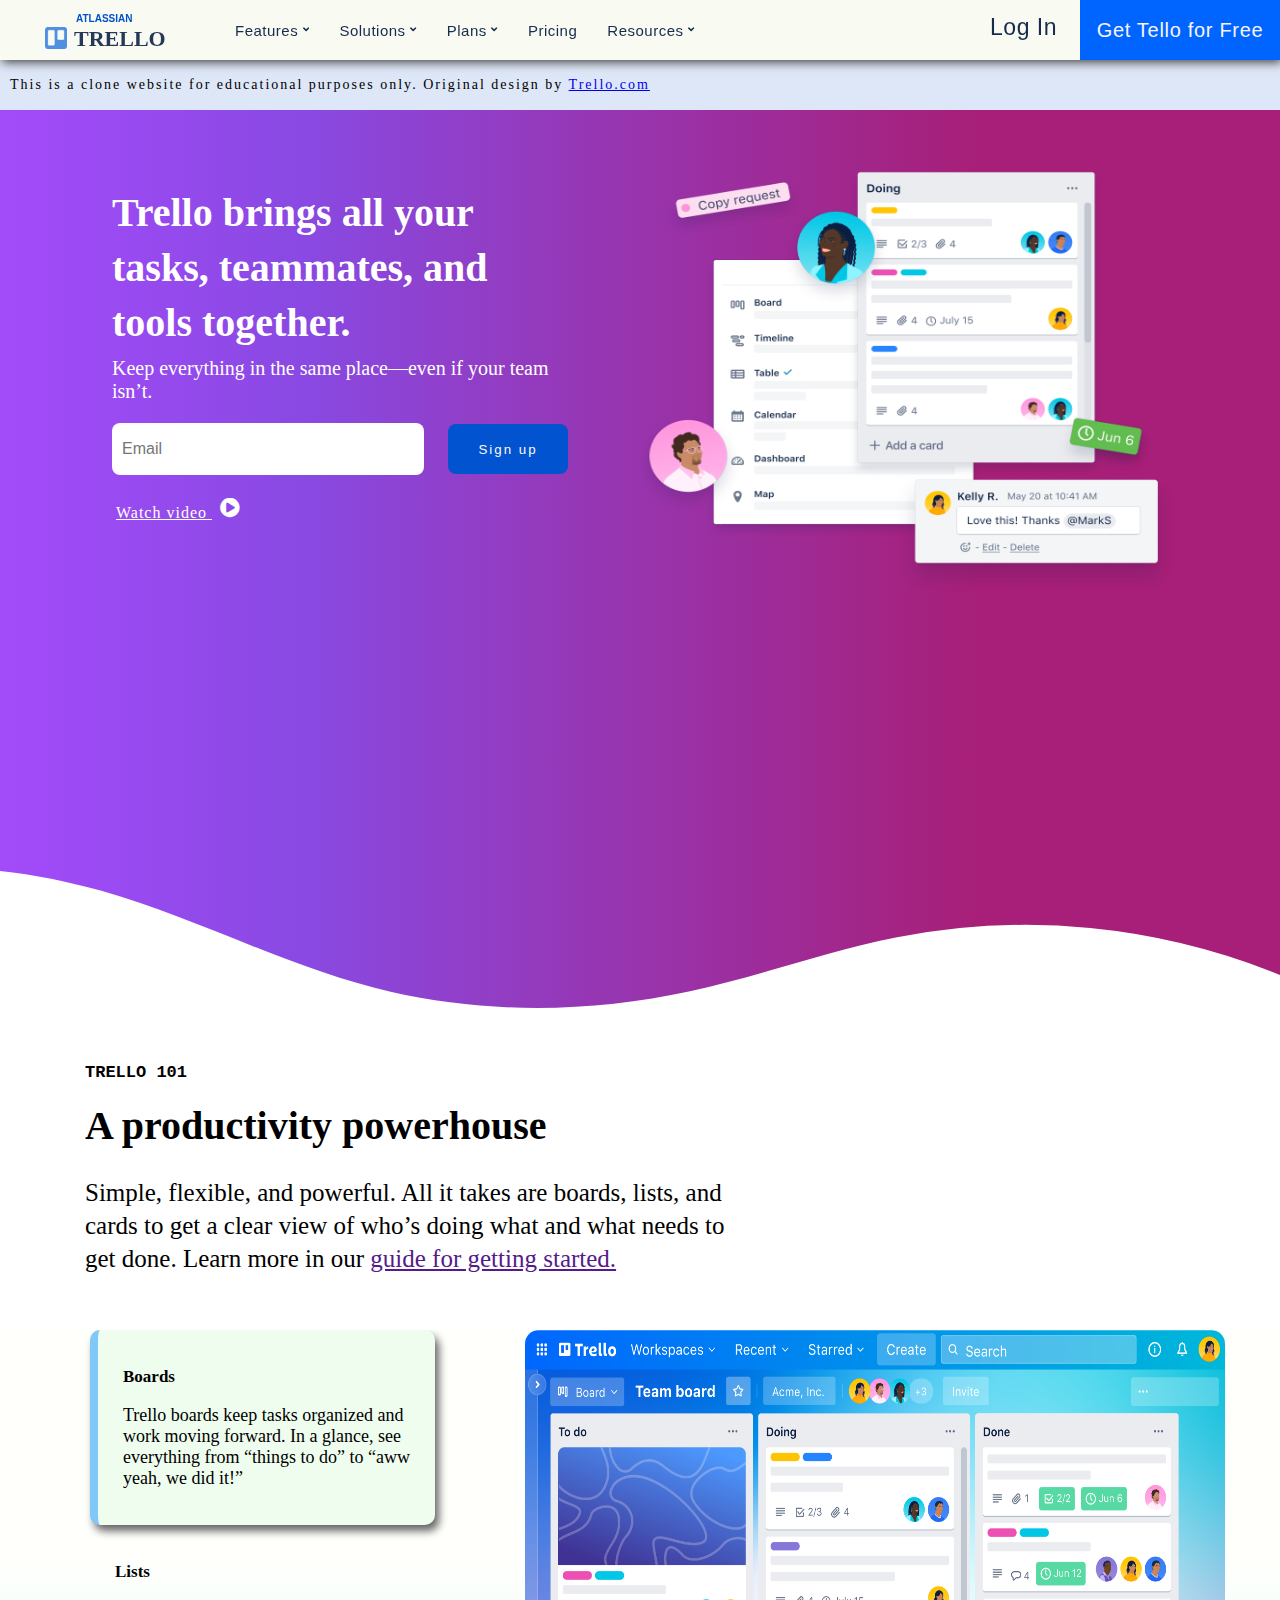
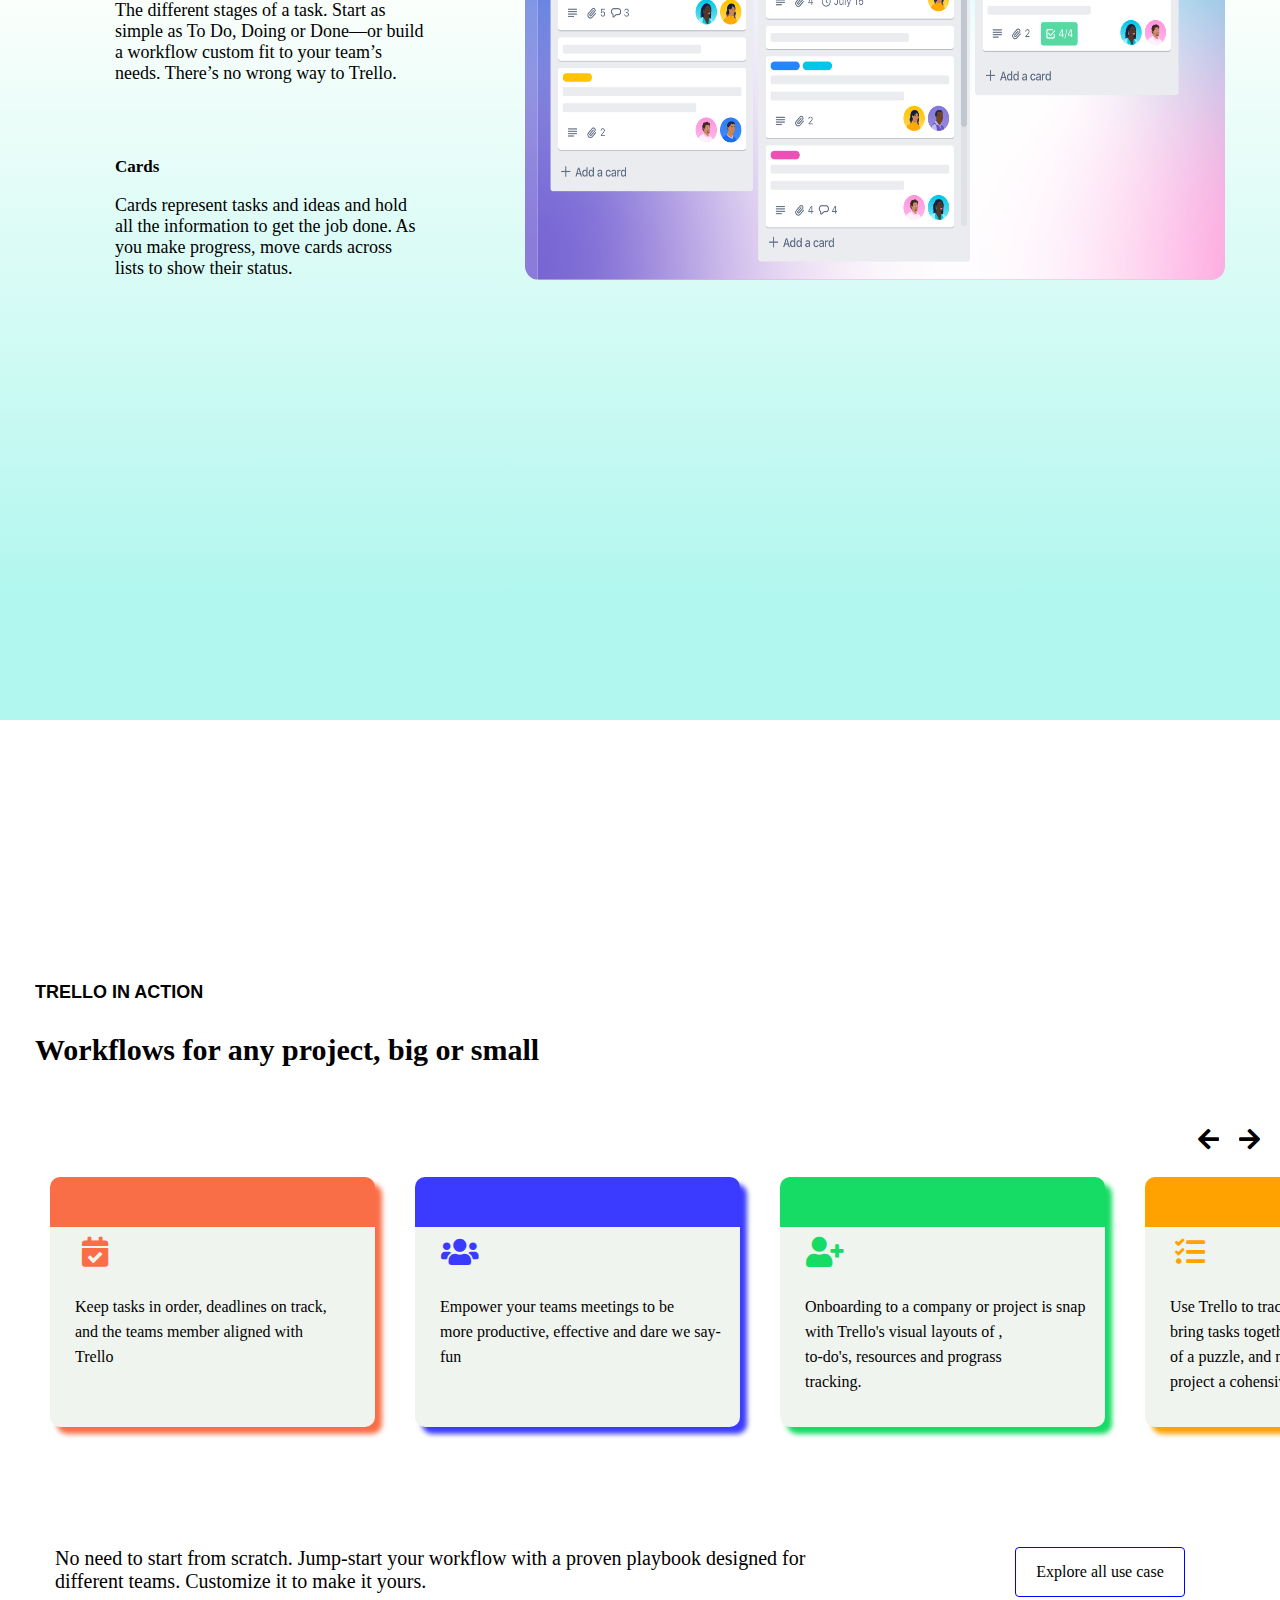
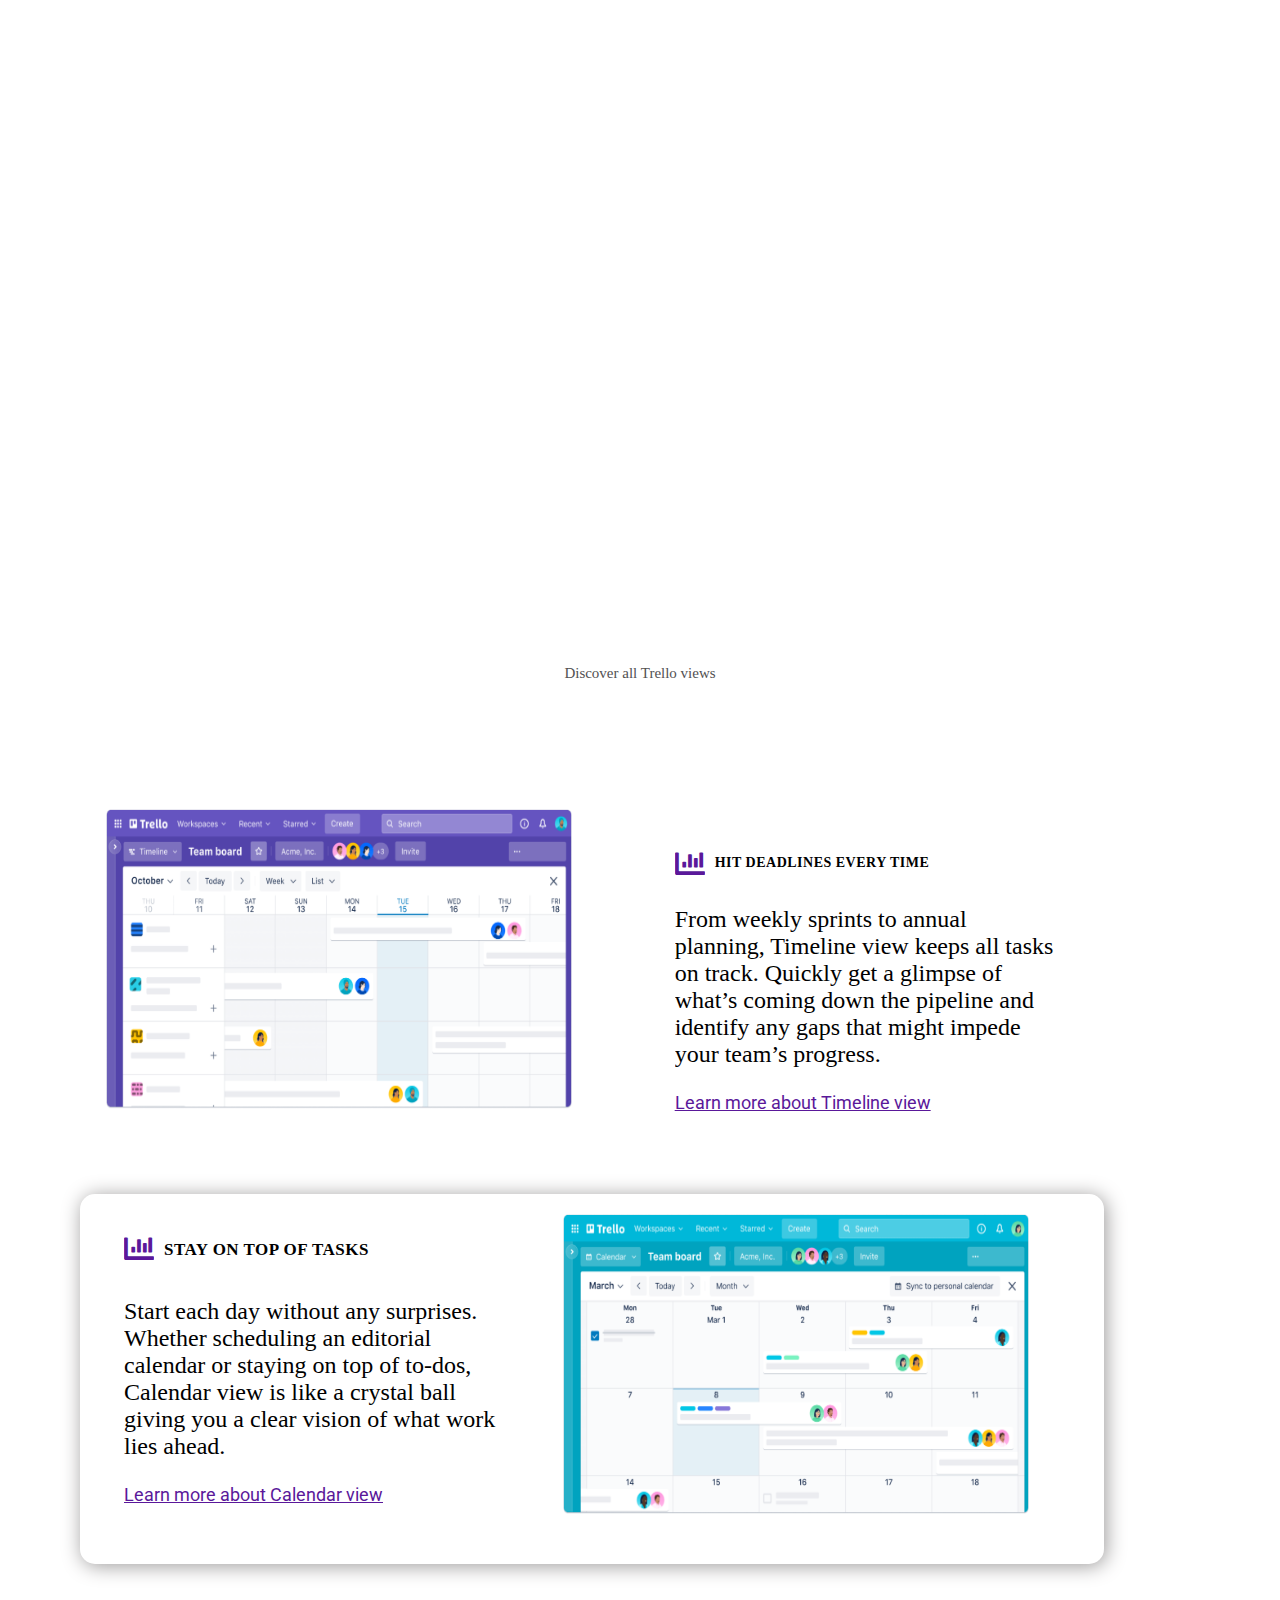
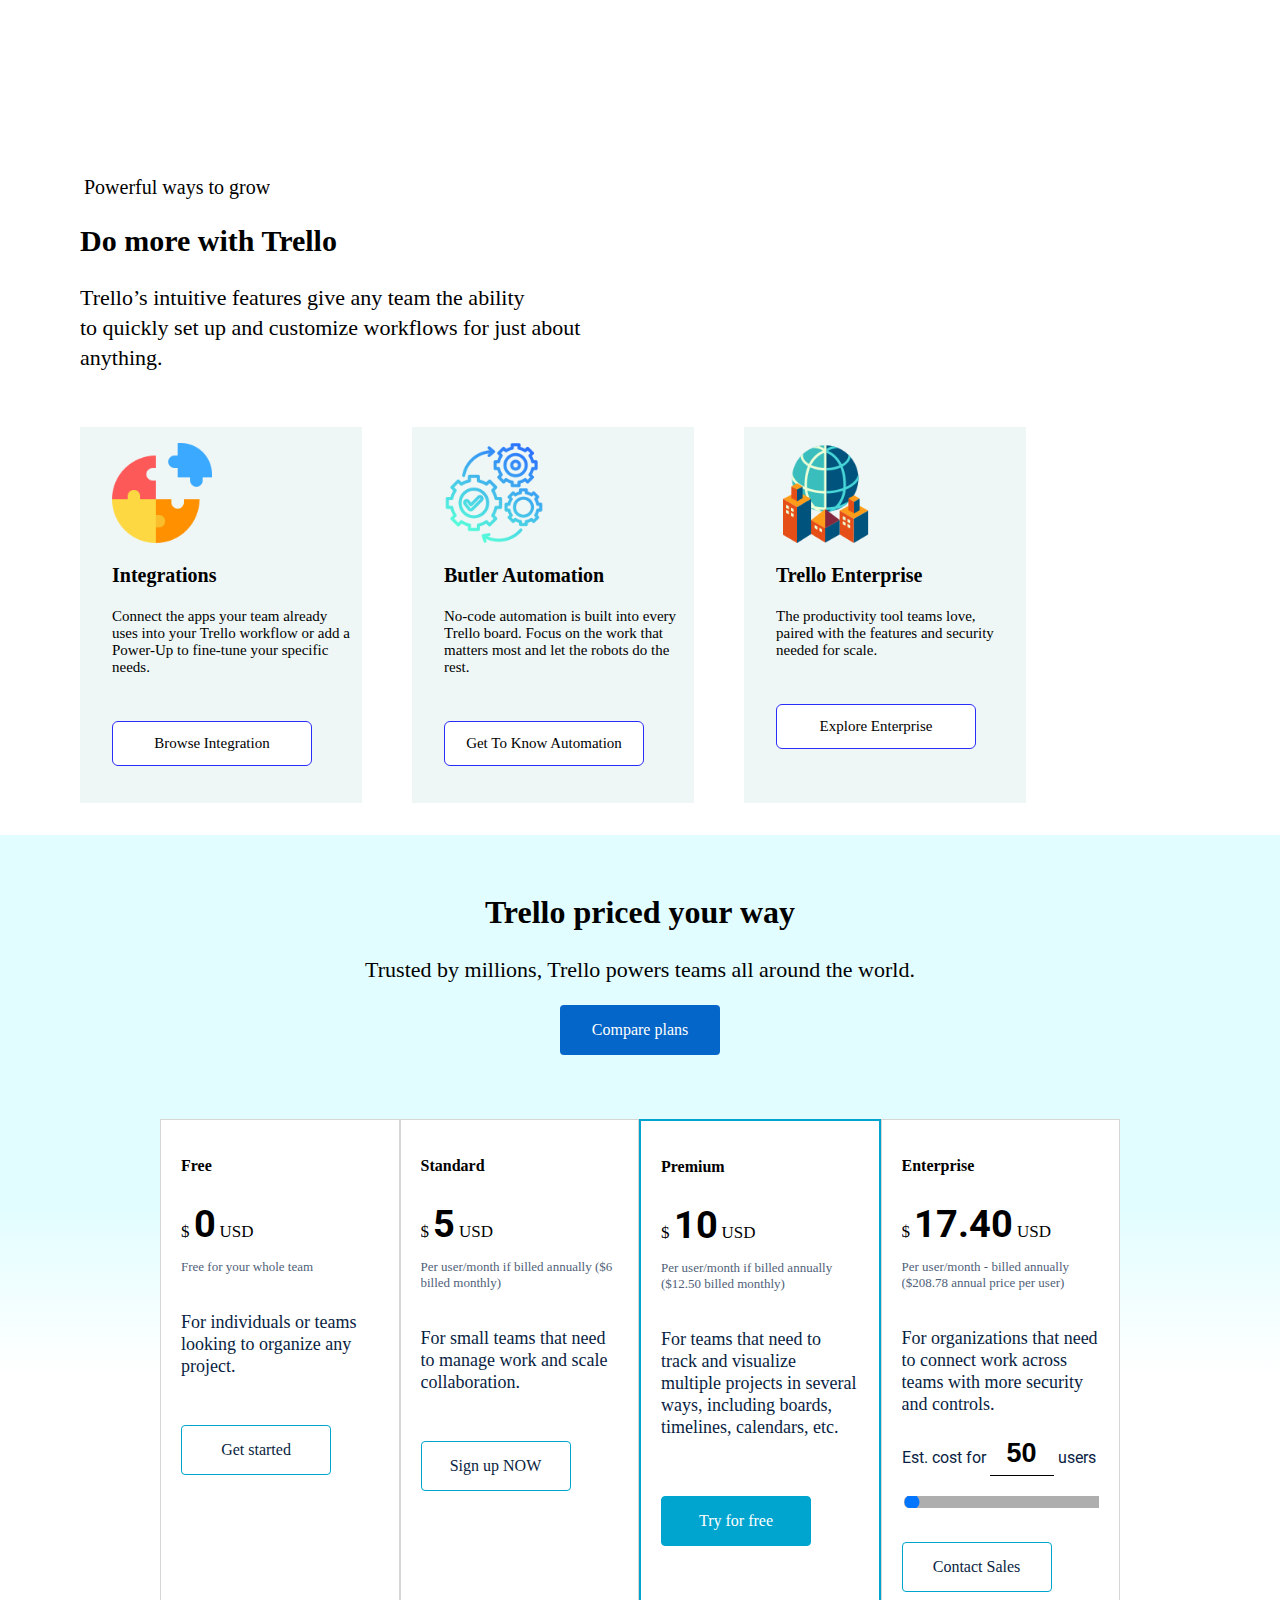
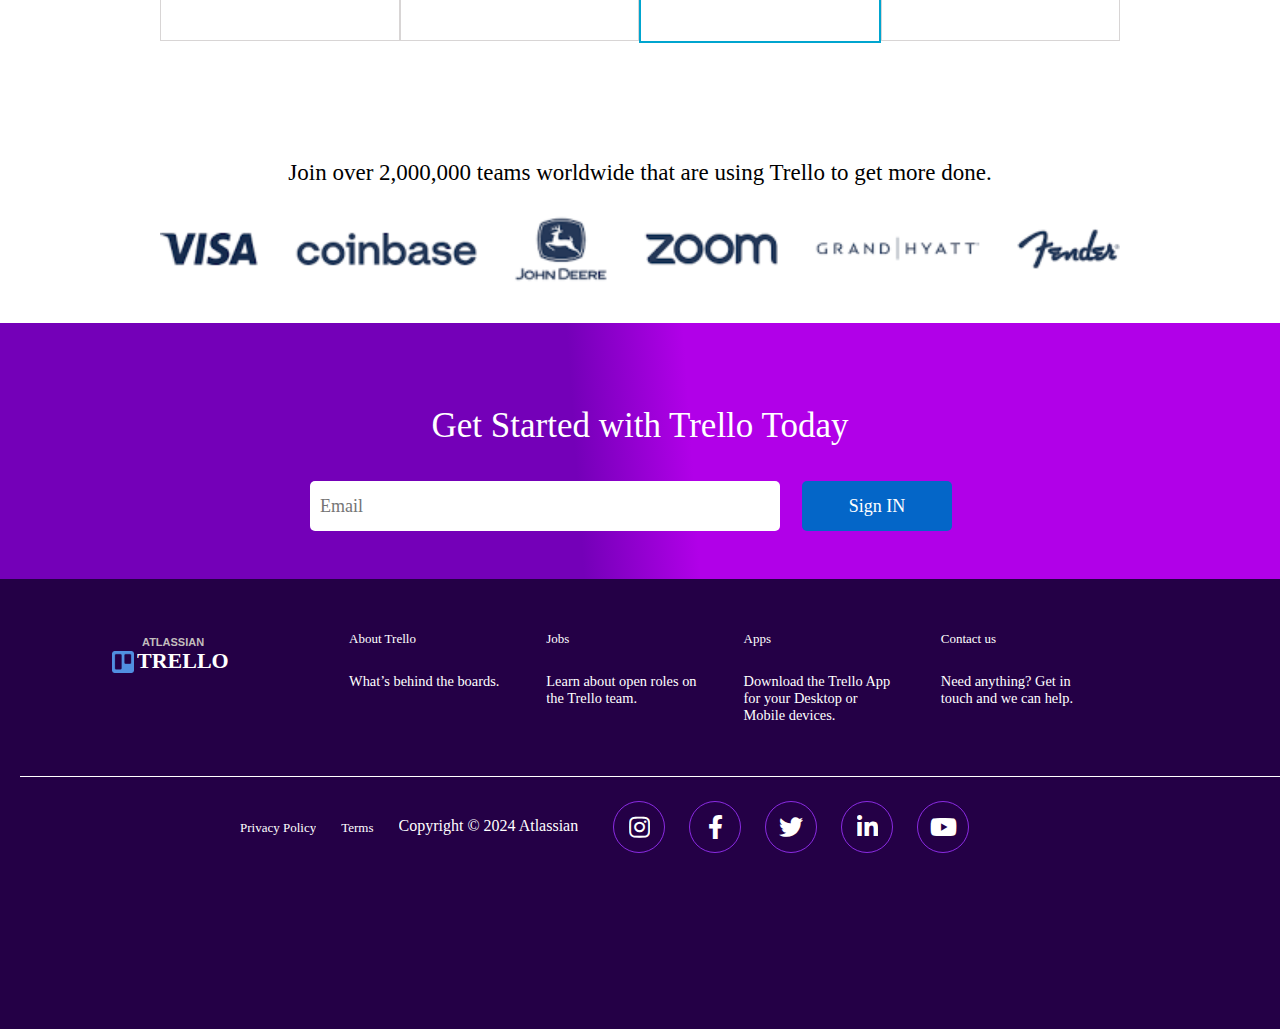
==== index.html @ 9a96faf7 "Update and rename index-clone.html to index.html" ====
<!DOCTYPE html>
<html lang="en">
<head>
    <meta charset="UTF-8">
    <meta name="viewport" content="width=device-width, initial-scale=1.0">
    <title>Trello Clone </title>
    <link rel="Icon" href="images/trello-logo.png">
    <link rel="stylesheet" href="style.css">
    <link rel="stylesheet" href="https://cdnjs.cloudflare.com/ajax/libs/font-awesome/5.15.3/css/all.min.css">
    <link href="https://fonts.googleapis.com/css2?family=Roboto:wght@400;500;700&display=swap" rel="stylesheet">
</head>

<body>
    
    <!--first header -->

 <header>

    <div class="icon-header">
        <div class="icon" id="all-icon">
          <img src="images/trello-logo.png" alt="trelo-icon"> 
           <a href="index.html">ATLASSIAN</a>
          <a href="index.html">TRELLO</a>
        </div>

        <div class="list-items">
            <a href="" id="feature">Features <i class="fas fa-angle-down search-icon"></i></a>
            <a href="" id="Solutions">Solutions <i class="fas fa-angle-down search-icon"></i></a>
            <a href="" id="plans">Plans <i class="fas fa-angle-down search-icon"></i></a>
            <a href="" target="_blank">Pricing</a>
            <a href="" id="resources">Resources <i class="fas fa-angle-down search-icon"></i></a>
        </div>


        <div class="lists-login">
            <a href="login.html">Log In</a>
            <button><a href="login.html">Get Tello for Free</a></button>
        </div>
        

    </div>


    <div class="scroll-container">
        <div class="scroll-text">
            This is a clone website for educational purposes only.
             Original design by <a href="https://trello.com/">Trello.com</a> 
        </div>
    </div>
    

</header> 

<div class="hamburger">
    <i id="menu-btn" class="fas fa-bars"></i>
    <i id="cancel-btn" class="fas fa-times"></i>
</div>


<section class="first-header-page">
    <div class="header-page">

       <div class="content-1">

          <h1>Trello brings all your <br> tasks, teammates, and <br>tools together. </h1>
          <p>Keep everything in the same place—even if your team <br> isn’t.</p>
          <input placeholder="Email" type="email"> <button type="submit">Sign up</button>

          <a href=""> Watch video  <i class="fas fa-play-circle"></i> </a>

       </div>

        <div class="header-image">
           <img src="images/Trello.first-page.png" alt="">
        </div>
  
    </div>
    <div class="custom-shape">
        <svg data-name="Layer 1" xmlns="http://www.w3.org/2000/svg" 
           viewBox="0 0 1200 120" preserveAspectRatio="none">
            <path d="M321.39,56.44c58-10.79,114.16-30.13,
            172-41.86,82.39-16.72,168.19-17.73,250.45-.39C823.78,31,
            906.67,72,985.66,92.83c70.05,18.48,146.53,26.09,214.34,
            3V0H0V27.35A600.21,600.21,0,0,0,321.39,56.44Z" 
            class="shape-fill"></path>
        </svg>
    </div>
</section>


<section class="second-header-page">

    <div class="top-header">
        <h4>TRELLO 101</h4>
        <h1> A productivity powerhouse </h1>
        <p> Simple, flexible, and powerful. All it takes are boards, 
            lists, and <br> cards to get a clear view of who’s doing what 
            and what needs to <br> get done. Learn more in our <a href="">guide for getting started.</a> </p>
    </div>

 <div class="all-content">

    <div class="down-header">

        <div class="lists active"  data-image="image1">
            <h3>Boards</h3>
            <p>Trello boards keep tasks organized and
                 work moving forward. In a glance, see everything 
                 from “things to do” to “aww yeah, we did it!”</p>     
        </div>

        <div class="lists"  data-image="image2">
            <h3>Lists</h3>
            <p>The different stages of a task. Start as simple as 
                To Do, Doing or Done—or build a workflow custom 
                fit to your team’s needs. There’s no wrong way to Trello.</p>     
        </div>

        <div class="lists"  data-image="image3">
            <h3>Cards</h3>
            <p>Cards represent tasks and ideas and hold all the 
                information to get the job done. As you make 
                progress, move cards across lists to show their status.</p>     
        </div>

    </div>

    <div class="side-slide-images">
        <img id="image1" src="images/trello-board-slide-1.webp" alt="" class="active">
        <img id="image2" src="images/trello-board-slide-2.webp" alt="">
        <img id="image3" src="images/trello-board-slide-3.webp" alt="">
    </div>

</div>
</section>

<section class="third-header-page">

    <div class="top-header">
        <h4> TRELLO IN ACTION </h4>
        <p> Workflows for any project, big or small </p>
    </div>

    <div class="arrow-th" style="font-size: 24px;">
        <i id="left-arrow" class="fas fa-arrow-left"></i> <!-- Left Arrow -->
        <i id="right-arrow" class="fas fa-arrow-right"></i> <!-- Right Arrow -->
    </div>

 
    <div class="overflow-contents">
        
        <div class="contents">

            <i class="fas fa-calendar-check"></i>
            <h2>Project management</h2>
            <p> Keep tasks in order, deadlines on track, <br> 
                and the teams member aligned with <br> Trello
            </p>

        </div>

        <div class="contents">

            <i class="fas fa-users"></i>
            <h2>Meetings</h2>
            <p> Empower your teams meetings to be <br> 
                more productive, effective and dare we say-fun
            </p>

        </div>

        <div class="contents">

            <i class="fas fa-user-plus"></i>
            <h2>Onboarding</h2>
            <p> Onboarding to a company or  project is snap with Trello's visual  
                layouts of ,<br> to-do's, resources and  prograss  <br>tracking.
            </p>

        </div>

        <div class="contents">

            <i class="fas fa-tasks"></i>
            <h2>Task management</h2>
            <p> Use Trello to track, manage, complete, and bring tasks 
                together like the pieces <br> of a puzzle, and make your 
                team's <br>project a cohensive success every time .
            </p>

        </div>

        <div class="contents">

            <i class="fas fa-lightbulb"></i>
            <h2>Brainstorming</h2>
            <p> Unleash your team creativity and  <br> 
                keep ideas visible, collaborative and 
                actionable.
            </p>

        </div>

        <div class="contents">

            <i class="fas fa-boxes"></i>
            <h2>Resources Hub</h2>
            <p> Save time with a well-designed hub 
                that helps teams find information 
                easily and quickly.
            </p>

        </div>
    
    </div>
 
    <div class="information">

        <div class="div-1">
         <p>No need to start from scratch. Jump-start your 
            workflow with a proven playbook designed for different 
            teams. Customize it to make it yours.</p>
        </div>

         <div class="div-2">
            <button> Explore all use case </button>
        </div>

    </div>

</section>

<section class="fourth-page">
    
    <div class="sec-1">
        <h1>See work in a whole new way</h1>
        <p>View your team’s projects from every angle and bring a fresh perspective to <br> 
            the task at hand.</p>
        <button> Discover all Trello views</button>
    </div>

    <div class="first-double-con">
       
          <div class="con-image">
            <img src="images/trello-4pg-1st.webp" alt="trello">
          </div>

    <div class="con-side">

        <div>
            <i class="fas fa-chart-bar"></i> <h2> HIT DEADLINES EVERY TIME</h2>
        </div>

            <p>From weekly sprints to annual planning,
                 Timeline view keeps all tasks on track. Quickly get a glimpse of what’s 
                 coming down the pipeline and identify any gaps that might impede your team’s progress.</p>

                 <a href=""> Learn more about Timeline view  </a>

          </div>

    </div>

    <div class="second-double-con">

        <div class="con-side">

            <div>
                <i class="fas fa-chart-bar"></i> <h2> STAY ON TOP OF TASKS</h2>
            </div>

            <p>
                Start each day without any surprises. Whether scheduling an
                editorial calendar or staying on top of to-dos, Calendar view is 
               like a crystal ball giving you a clear vision of what work lies ahead. 
            </p>

               <a href=""> Learn more about Calendar view </a>

        </div>

       <div class="con-image">
            <img src="images/trello-4pg-2st.webp" alt="">
       </div>

    </div>

</section>
    

<div class="seperate-dd"></div>


<section class="fifth-page">

    <div class="title">

            <h6>Powerful ways to grow</h6>
            <h2>Do more with Trello</h2>

        <p>Trello’s intuitive features give any team 
            the ability <br> to quickly set up and customize workflows for just about <br> anything.</p>
    </div>


    <div class="containers">

        <div class="box">
            <img src="images/fifth-pg-slide1-img.png" alt="pg">
            <h2> Integrations </h2>
            <p> Connect the apps your team already uses into your 
                Trello workflow or add a Power-Up to fine-tune your specific needs.</p>
                <button> Browse Integration</button>
        </div>


        <div class="box">
            <img src="images/fifth-pg-slide2-img.png" alt="pg">
            <h2> Butler Automation </h2>
            <p> No-code automation is built into every Trello board.
                Focus on the work that matters most and let the robots do the rest.</p>
                <button> Get To Know Automation </button>
        </div>

        <div class="box">
            <img src="images/fifth-pg-slide3-img.png" alt="pg">
            <h2> Trello Enterprise </h2>
            <p> The productivity tool teams love, paired with the 
                features and security needed for scale.</p>
                <button> Explore Enterprise</button>
        </div>

    </div>

</section>


<section class="sixth-page">

     <div class="title">
         <h2> Trello priced your way </h2>
         <p> Trusted by millions, Trello powers teams all around the world. </p>
         <button> Compare plans</button>
     </div>
 

     <div class="prices">
        
         <div class="prices-box">
            <h5> Free </h5>

            <div class="amount">
                <span class="currency">$</span>
                <span class="value">0</span>
                <span class="currency">USD</span>
              </div>

            <p class="per"> Free for your whole team </p>

            <div class="text">
                <p> For individuals or teams looking to organize any project.</p>
            </div>

            <button> Get started </button>        

         </div>


         <div class="prices-box">
            <h5> Standard</h5>

            <div class="amount">
                <span class="currency">$</span>
                <span class="value">5</span>
                <span class="currency">USD</span>
              </div>

            <p class="per"> Per user/month if billed annually ($6 billed monthly) </p>

            <div class="text">
                <p> For small teams that need to manage work and scale collaboration.</p>
            </div>

            <button> Sign  up NOW </button>          

         </div>

         <div class="prices-box">
            <h5> Premium </h5>

            <div class="amount">
                <span class="currency">$</span>
                <span class="value">10</span>
                <span class="currency">USD</span>
              </div>

            <p class="per"> Per user/month if billed annually ($12.50 billed monthly) </p>

            <div class="text">
                <p> For teams that need to track and 
                    visualize multiple projects in several ways, including boards, 
                    timelines, calendars, etc.</p>
            </div>

            <button> Try for free </button>           

         </div>


         <div class="prices-box">
            <h5> Enterprise </h5>

            <div class="amount">
                <span class="currency">$</span>
                <span class="value-4">17.50</span>
                <span class="currency">USD</span>
              </div>

            <p class="per"> Per user/month - billed annually ($<span class="annual-price">210.00</span> annual price per user) </p>

            <div class="text">

                <p> For organizations that need to connect work across teams with more 
                    security and controls.</p>
                    <span> Est. cost for </span> 

                <input type="text" value="50" min="50" max="5000" aria-label="Users" class="inp-1">
               <span> users </span>

               <input type="range" value="50" min="50" max="5000" aria-label="Users" class="inp-2">
               
            </div>

            <button> Contact Sales </button>    

         </div>

     </div>

</section>


<section class="semi-footer">

    <p>Join over 2,000,000 teams worldwide that are using Trello to get more done.</p>
    <img src="images/semi-footer.png" alt="">

</section>

<section class="get-started">

    <p> Get Started with Trello Today</p>
    
     <div>
        <input type="email" placeholder="Email">
        <button type="submit"> Sign IN </button>
     </div> 

</section>


<section class="footer">

    <div class="ft-content">

        <div class="icon">
            <img src="images/trello-logo.png" alt="trelo-icon"> 
             <p>ATLASSIAN</p>
            <p>TRELLO</p>
          </div>
          
          <div class="list-items">

            <li>
                 <a href="">About Trello</a>
                 <a href="">What’s behind the boards.</a>
            </li>

             <li>
                <a href="">Jobs</a>
                <a href="">Learn about open roles on the Trello team.</a>
            </li>

            <li>
                <a href="">Apps</a>
                <a href="">Download the Trello App for your Desktop or Mobile devices.</a>
            </li>

            <li>
                <a href="">Contact us</a>
                <a href="">Need anything? Get in touch and we can help.</a>
            </li>

        </div>

    </div>

    <div class="line"></div>

   <div class="bottom">

      <a href="">Privacy Policy</a>
      <a href="">Terms</a>
      <p>Copyright © 2024 Atlassian</p>


      <div class="social-icons">
        <a href="https://www.instagram.com/trelloapp/" title="Instagram" target="_blank">
            <i class="fab fa-instagram"></i></a>
        <a href="https://www.facebook.com/trelloapp/" target="_blank"><i class="fab fa-facebook-f"></i></a>
        <a href="https://twitter.com/trello" target="_blank"><i class="fab fa-twitter"></i></a>
        <a href="https://www.linkedin.com/company/trello/" target="_blank"><i class="fab fa-linkedin-in"></i></a>
        <a href="https://www.youtube.com/channel/UCRcOkXoOrU6sN1yCz20VmQw" target="_blank"><i class="fab fa-youtube"></i></a>
    </div>

   </div>

</section>


<section id="click-feature" class="list-clickable">

    <p class="back" id="back-cancel-btn"> <i class="fas fa-chevron-left"></i> Back </p>

    <div  class="features">
 

        <div class="tables">

            <h1 class="features-title">
                Explore the features that help your team succeed
               </h1>

            <div class="table-icon">
                <a href="features.html">
                    <i class="fas fa-eye"></i> Views</a>
                <p>View your team’s projects from every angle.</p>
            </div>

            <div class="table-icon">
                <a href="features.html">
                    <i class="fas fa-robot"></i> Automation</a>
                <p>Automate tasks and workflows with Butler automation.</p>
            </div>

            <div class="table-icon">
                <a href="features.html">
                    <i class="fas fa-bolt"></i> Power-Ups</a>
                <p>Power up your teams by linking their favorite tools with Trello plugins.</p>
            </div>

            <div class="table-icon">
                <a><i class="fas fa-file-alt"></i> Templates</a>
                <p>Give your team a blueprint for success with 
                    easy-to-use templates  </p>
            </div>

            <div class="table-icon">
                <a><i class="fas fa-plug"></i> Integrations</a>
                <p>Find the apps your team is already using or 
                discover new ways to get work done in Trello.</p>
            </div>

        </div>

        <div class="side-table">
            <h3 class="side-title">Meet Trello</h3>
            <p>Trello makes it easy for your team to get work done. No matter the project, workflow, 
             or type of team, Trello can help keep things organized.
             It’s simple – sign-up, create a board, and you’re off! Productivity awaits.</p>
             <button>Check out Trello</button>
        </div>

   </div>
</section>

<section id="solutions-header" class="sol-click">

    <p class="back" id="back-cancel-btn-solution"> <i class="fas fa-chevron-left"></i> Back </p>

  <div class="solution">

    <div class="head-title"> <h1>Take a page out of these pre-built Trello playbooks designed for all teams</h1></div>

    <div class="table">

      <div class="sol-content">
        <h4><i class="fas fa-bullhorn"></i> Marketing teams</h4>
        <a href="solution.html">Whether launching a new product, campaign, or creating content, 
            Trello helps marketing teams succeed.</a>
      </div>

      <div class="sol-content">
        <h4><i class="fas fa-tasks"></i>  Product management</h4>
        <a href="solution.html">Use Trello’s management boards and roadmap features 
            to simplify complex projects and processes.</a>
      </div>

      <div class="sol-content">
        <h4><i class="fas fa-cogs"></i>  Engineering teams</h4>
        <a href="solution.html">Ship more code, faster, and give your developers 
            the freedom to be more agile with Trello.</a>
      </div>

      <div class="sol-content">
        <h4><i class="fas fa-paint-brush"></i>  Design teams</h4>
        <a href="solution.html">Empower your design teams by using Trello to streamline
             creative requests and promote more fluid cross-team collaboration.</a>
      </div>

      <div class="sol-content">
        <h4><i class="fas fa-rocket"></i>  Startups</h4>
        <a href="solution.html">From hitting revenue goals to managing workflows, 
            small businesses thrive with Trello.</a>
      </div>

      <div class="sol-content">
        <h4><i class="fas fa-users"></i>  Remote teams</h4>
        <a href="index-CL-solution-pg.html">Keep your remote team connected and motivated, 
            no matter where they’re located around the world.</a>
      </div>

      <a href=""> See All Teams <i class="fas fa-arrow-right"></i></a>

    </div>

  </div>

  <div class="sol-side-content">
    <h1 class="title">Our product in action</h1>

    <div class="side-notes">
        <h4>Use case: Task management</h4>
        <p>Track progress of tasks in one convenient place with 
            a visual layout that adds ‘ta-da’ to your to-do’s.
        </p>
    </div>

    <div class="side-notes">
        <h4>Use case: Resource hub</h4>
        <p>Save hours when you give teams a well-designed
             hub to find information easily and quickly.
        </p>
    </div>

    <div class="side-notes">
        <h4>Use case: Project management</h4>
        <p>Keep projects organized, deadlines on track,
             and teammates aligned with Trello.
        </p>
    </div>
    
 </div>
</section>

<section id="plans-header" class="plans">

    <p class="back" id="back-cancel-btn-plans"> <i class="fas fa-chevron-left"></i> Back </p>

<div class="plans-header">

  <div class="table">


        <div class="plans-content">
            <a href="plans.html"> <i class="fas fa-gem"></i> Standard</a>
            <p>For teams that need to manage more work and scale collaboration.</p>
        </div>


        <div class="plans-content">
            <a href="plans.html"> <i class="fas fa-star"></i> Premium</a>
            <p>Best for teams up to 100 that need to track 
                multiple projects and visualize work in a variety of ways.</p>
        </div>

        <div class="plans-content">
            <a href="plans.html"> <i class="fas fa-building"></i> Enterprise</a>
            <p>Everything your enterprise teams and admins need to manage projects.</p>
        </div>


    </div> 

    <div class="plans-content-4">
        <h4> <i class="fas fa-gift"></i> Free plan</h4>
        <p>For individuals or small teams looking to keep work organized.</p>
    </div>

     <a href="trello.com"> <button> Take a Tour of Trello </button>  </a> 

 </div>

     <div class="plans-side-content">
         <h4> Compare plans & pricing</h4>
         <p>Whether you’re a team of 2 or 2,000, Trello’s 
            flexible pricing model means you only pay for what you need.
        </p>
        <a href="trello.com">   <button> View Pricing</button> </a>
     </div>
</section>

<section id="resources-header" class="resources">

    <p class="back" id="back-cancel-btn-resources"> <i class="fas fa-chevron-left"></i> Back </p>

    <div class="res-title"> <h1> Learn & connect </h1>  <span></span></div>

<div class="res-head">


        <div class="res-tab">


            <div class="res-content">
                  <h2>Trello guide</h2>
                  <p>Our easy to follow workflow guide will take you 
                    from project set-up to Trello expert in no time.</p>
            </div>

            <div class="res-content">
                <h2>Remote work guide</h2>
                <p>The complete guide to setting up your team for remote work success.</p>
          </div>


          <div class="res-content">
            <h2>Webinars</h2>
            <p>Enjoy our free Trello webinars and become a productivity professional.</p>
        </div>


        <div class="res-content">
            <h2>Customer stories</h2>
            <p>See how businesses have adopted Trello as a vital part of their workflow.</p>
        </div>


        <div class="res-content">
            <h2>Developers</h2>
            <p>The sky's the limit in what you can deliver to Trello users in your Power-Up!</p>
        </div>

        <div class="res-content">
            <h2>Help Resources</h2>
            <p>Need help? Articles and FAQs to get you unstuck.</p>
        </div>


    </div>

    <div class="res-side-con">

        <h1>Helping teams work better, together</h1>
        <p>Discover Trello use cases, productivity tips, 
            best practices for team collaboration, and expert remote work advice.</p>
            <button> Check out trello blog </button>
            
    </div>

</div>

</section>

 <script src="script.js"></script>
</body>
</html>
---- style.css ----
* {
    overflow-x: hidden;
}

html {
    scroll-behavior: smooth;
}

body {
    font-family: 'Roboto', sans-serif;
    margin: 0;
    padding: 0;
    overflow: hidden;
}


.header {
    position: fixed;
    width: 100%;
    height: 100%;
}

.icon-header{
    width: 100%;
    height: 60px;
    display: flex;
    flex-wrap: wrap;
    background-color: #f9fbf2;
    position: fixed;
    top: 0;
    z-index: 6;  /* to stay on top of the list-items */
}

.icon-header:hover,
.icon-header.active {
    box-shadow: 2px 2px 10px rgb(58, 57, 57);
}

.icon-header .icon {
    width: 100px;
    height: 20px;
    padding: 20px 60px;
    position: relative;
    overflow-y: hidden;
}


.icon-header .icon img{
    width: 22px;
    position: relative;
    left: -15px;
    top: 7px;
}



.icon-header .icon a {
  width: fit-content;
  position: relative;
  top: -2em;
  left: -10px;
  color: rgb(0, 82, 204);
  font-size: 10px;
  font-family: "Oswald", sans-serif;
  font-weight: 900;
  overflow-y: hidden;
  text-decoration: none;
  cursor: pointer;
}

.icon-header .icon a:nth-of-type(2) {
    color: rgb(37, 56, 88);
    font-family: 'Times New Roman', Times, serif;
    font-size: 22px;
    font-weight: 700;
    left: 14px;
    top: -0.9em;
    text-decoration: none;
    cursor: pointer;
}

.icon-header .list-items {
   display: flex;
   flex-wrap: wrap;
   align-items: center;
}

.icon-header .list-items  a {
    font-size: 15px;
    font-weight: lighter;
    font-family: 'Trebuchet MS', 'Lucida Sans Unicode', 'Lucida Grande', 'Lucida Sans', Arial, sans-serif;
    color: rgb(23, 43, 77);
    letter-spacing: 0.5px;
    text-decoration: none;
    overflow-y: hidden;
}

.icon-header .list-items  a > i {
    margin-bottom: 2px;
    font-size: 10px;
}

.icon-header .list-items  a:hover{
    color: rgb(0, 101, 255);
}


  .hamburger {
    display: none;
   width: 40%;
   height: fit-content;
   display: none; 
   position: fixed;
   top: 1.5em;
   left: 50%;  /* Center it horizontally */
   transform: translateX(-50%); /* Adjust to center */
   z-index: 6;
}


.icon-header .lists-login {
    display: flex;
    overflow-y: hidden;
}



.icon-header .lists-login a:not(button a) {
    color: rgb(23, 43, 77); 
    font-size: 23px;
    font-weight: 300;
    margin-top: 14px;
    padding-left: 5em;
}



/* Login page */

.login-pg {
    width: 100%;
    height: 100%;
    background-color: #ffffff;
    display: flex;
    flex-direction: column;
    align-items: center;
    justify-content: center;
    padding-top: 3em;
    background-image: url(images/Empty\ street-cuate.png);
    background-position: center; 
    background-size: cover; 
    background-repeat: no-repeat;
}


.login-pg .login  {
    width: fit-content;
    background-color: rgb(255, 255, 255);
    padding: 5em 2em;
    box-shadow: rgba(0, 0, 0, 0.1) 0px 0px 10px 0px;
}

.login-pg .login h5 {
    text-align: center;
    font-size: 14px;
    color: rgb(51, 51, 51);
    font-family: Georgia, 'Times New Roman', Times, serif;
    font-weight: 600;
    position: relative;
    top: -7.5em;
}

.login-pg .login .login-head {
    display: flex;
    align-items: center;
    text-align: center;
    justify-content: center;
    gap: 5px;
    position: relative;
    top: -5em;
}

.login-pg .login .login-head img {
    width: 20px;
    height: 20px;
}

.login-pg .login .login-head p {
    font-size: 30px;
    font-family: Georgia, 'Times New Roman', Times, serif;
    font-weight: 900;
    text-align: center;
}

.login-pg .login .login-forms {
    display: flex;
    flex-direction: column;
    gap: 10px;
    position: relative;
    top: -7.5em;
}

.login-pg .login .login-forms input {
    width: 300px;
    height: 30px;
    font-family: Georgia, 'Times New Roman', Times, serif;
    background-color: #FFFFFF;
    border:  0.3px solid rgb(158, 157, 157);
    border-radius: 4px;
    outline: none;
    padding: 2px 4px;
}

.login-pg .login .login-forms button {
    height: 35px;
    font-family: Georgia, 'Times New Roman', Times, serif;
    color: #FFFFFF;
    border-radius: 4px;
    background-color: rgb(48, 48, 235);
    border: none;
    outline: none;
    cursor: pointer;
}


.login-pg .login .login-forms button:hover {
    background-color: rgb(0, 0, 139);
    transition: 0.5s ease-in;
}


.login-pg .login h6 {
    text-align: center;
    font-size: 14px;
    color: rgb(85, 85, 85);
    font-family: Georgia, 'Times New Roman', Times, serif;
    font-weight: 600;
    position: relative;
    top: -8em;
}


.login-pg .login .login-others {
    display: flex;
    align-items: center;
    justify-content: center;
    text-align: center;
    flex-direction: column;
    position: relative;
    top: -8em;
    gap: 10px;
    cursor: pointer;
}

.login-pg .login .login-others a {
    width: 300px;
    height: 30px;
    text-decoration: none;
    color: rgb(2, 2, 2);
    font-size: 14px;
    font-family: Georgia, 'Times New Roman', Times, serif;
    border-radius: 5px;
    border: 0.5px solid rgb(161, 160, 160);
    padding-top: 5px;
    padding-bottom: 10px;
}

.login-pg .login .login-others a:hover {
    border: 0.5px solid rgb(138, 138, 46);
    transition: 0.5s ease-in;
}

.login-pg .login .login-others a > i {
    margin-right: 5px;
    margin-top: 9px;
    color: rgb(138, 138, 46);
    font-size: 17px;
}


.login-pg .login  .an-acc {
    display: flex;
    text-align: center;
    font-size: 14px;
    color: rgb(47, 10, 209);
    font-family: Georgia, 'Times New Roman', Times, serif;
    font-weight: 600;
    position: relative;
    top: -7em;
    margin-left: 3em;
    gap: 10px;
}



.login-pg .login .login-footer {
    width: 300px;
    text-align: center;
    border-top:  0.1px solid rgb(102, 102, 102);
    margin-top: -2em;
}

.login-pg .login .login-footer h1 {
    color: rgb(23, 43, 77);
    fill: rgb(23, 43, 77);
    font-size: 15px;
    font-family: Georgia, 'Times New Roman', Times, serif;
    font-weight: 900;
}


.login-pg .login .login-footer span {
    color:  rgb(23, 43, 77);
    font-size: 11px;
    font-family: Georgia, 'Times New Roman', Times, serif;
}


.login-pg .login .login-footer p {
    color:  rgb(23, 43, 77);
    font-size: 11px;
    font-family: Georgia, 'Times New Roman', Times, serif;
}





/* first header page */ 

.first-header-page {
    width: 100%;
    height: 100vh;
    background: linear-gradient(90deg, rgba(163,75,250,1) 0%, rgb(137, 73, 226) 24%, rgba(167,31,120,1) 76%);
    position: relative;
    z-index: 1;  /* to stay below the list-items */
    overflow: hidden;
}

.first-header-page .header-page  {
    width: fit-content;
    display: flex;
    justify-content: space-between;
    padding: 3em 7em;
}

.first-header-page .header-page .content-1 {
    width: 600px;
}

.first-header-page .header-page .content-1 h1 {
    color: rgb(255, 255, 255);
    font-size: 40px;
    font-family: Georgia, 'Times New Roman', Times, serif;
    width: 650px;
    line-height: 55px;
}

.first-header-page .header-page .content-1 a {
    width: fit-content;
    color: #ffffff;
    position: relative;
    top: 4em;
    left: -28.5em;
    letter-spacing: 1px;
    font-family: Georgia, 'Times New Roman', Times, serif;
    cursor: pointer;
}

.first-header-page .header-page .content-1 a > i {
    font-size: 20px;
    padding-left: 8px;
}

.first-header-page .header-page .content-1  a:hover > i{
    padding-left: 14px;
    transition: padding-left 0.3s ease;
}

.first-header-page .header-page .content-1 p {
    color: #ffffff;
    font-size: 20px;
    font-family: Georgia, 'Times New Roman', Times, serif;
    margin-top: -1em;
}

.first-header-page .header-page .content-1 input {
    font-size: 16px;
    width: 300px;
    height: 50px;
    outline: none;
    padding-left: 10px;
    border: none;
    border-radius: 8px;
}

.first-header-page .header-page .content-1 button {
    width: 120px;
    height: 50px;
    margin-left: 20px;
    border: none;
    border-radius: 8px;
    color: rgb(250, 250, 250);
    background-color: rgb(1, 83, 207);
    letter-spacing: 2px;
    cursor: pointer;
}

.first-header-page .header-page .content-1 button:hover {
    background-color: rgb(17, 62, 124);
}

.first-header-page .header-page .header-image {
   margin-left: -5em;
   z-index: 3;
}

.first-header-page .header-page .header-image img {
    width: 550px;
    height: 450px;
}

/* -------------------------------------------- */


/* wavy bottom for first header page */ 

.first-header-page .custom-shape {
    position: absolute;
    bottom: 0px;
    left: 0;
    width: 100%;
    overflow: hidden;
    line-height: 0;
    transform: rotate(180deg);
}

.first-header-page .custom-shape svg {
    position: relative;
    display: block;
    width: calc(112% + 1.3px);
    height: 154px;
    overflow: hidden;
}

.first-header-page .custom-shape{
    fill: #FFFFFF;
}

/* ------------------------*/



/* scroll warning container */ 

.scroll-container {
    background-color: rgb(222, 231, 247);
    width: 100%;
    display: flex;
    height: 50px;
    align-items: center;
    -webkit-overflow-scrolling: touch; 
    margin-top: 60px; 
    z-index: 1;
}

.scroll-text {
    width: 100%; 
    white-space: nowrap; 
    overflow-x: hidden; 
    text-overflow: ellipsis; /* Show ellipsis if text is too long */
    padding: 10px;
    font-size: 14px; 
    animation: scroll-left 20s linear infinite;
    color: rgb(0, 0, 0);
    letter-spacing: 2px;
    font-family: Georgia, 'Times New Roman', Times, serif;
    box-sizing: border-box;
}

@keyframes scroll-left {
    0% {
        transform: translateX(100%);
    }
    100% {
        transform: translateX(-100%);
    }
}

/* ----------------------------- */


/* Second header page */ 

.second-header-page {
    width: 100%;
    height: 167vh;
    background-color: #ffffff;
}

.second-header-page .top-header {
    padding: 30px 85px;
}

.second-header-page .top-header h4 {
    font-size: 17px;
    font-weight: bold;
    font-family: 'Courier New', Courier, monospace;
}

.second-header-page .top-header h1 {
    font-size: 40px;
    margin-top: -2px;
    font-family: 'Times New Roman', Times, serif;
}

.second-header-page .top-header p {
    font-size: 25px;
    line-height: 33px;
    font-family: Georgia, 'Times New Roman', Times, serif;
}



.second-header-page  .all-content{
   width: 100%;
   height: 110vh;
   display: flex;
   justify-content: space-between;
   overflow: hidden;
   background: linear-gradient(180deg, rgba(255,255,252,1) 23%, rgba(178,247,239,1) 87%);
} 

.second-header-page .all-content .down-header {
     width: 365px;
     height: 60em;
     padding: 0px 90px;
}

.second-header-page .all-content .down-header .lists{
    cursor: pointer;
    position: relative;
    padding-bottom: 18px;
 }
 

.second-header-page .all-content .down-header .lists.active{
   background-color: #effdef;
   box-shadow: 4px 6px 8px rgb(100, 100, 100);
   border-radius: 10px;
   border-left: 8px solid #7fc8f8;
   cursor: pointer;
   position: relative;
}

.second-header-page .all-content .down-header .lists.active::after{
    content: '';
    display: block;
    background-color: #f7fff7; 
    position: absolute;
}

.second-header-page .all-content .down-header .lists h3 {
    font-size: 17px;
    font-family: Georgia, 'Times New Roman', Times, serif;
    padding-left: 25px;
    padding-top: 20px;
}

.second-header-page .all-content .down-header .lists p {
    font-size: 18px;
    font-family: Georgia, 'Times New Roman', Times, serif;
    padding-left: 25px;
    padding-right: 10px;
}

.second-header-page .all-content  .side-slide-images {
    width: 800px;
    height: fit-content;
}

.second-header-page .all-content  .side-slide-images img {
    width: 700px;
    height: 550px;
    border: none; 
    border-radius: 14px;
    display: none;
}

.second-header-page .all-content .side-slide-images img.active {
    display: block; /* Display only the active image */
}

/* ----------------------------------------------- */ 


/* 3rd header page  */ 

.third-header-page {
    width: 100%;
    height: 130vh;
    overflow: hidden;
    background-color: #ffffff;
    position: relative;
    top: 0; 
    margin-top: -5px; /* Negative margin to overlap any unwanted space */
}

.third-header-page .top-header {
    width: 650px;
    padding: 50px 35px;
}

.third-header-page .arrow-th {
    display: flex;
    color: #000000;
    font-size: 20px;
    height: 30px;
    column-gap: 20px;
    justify-content: flex-end;
    position: relative;
    top: -20px;
    left: -20px;
    cursor: pointer;
}


.third-header-page .top-header h4 {
    font-size: 18px;
    font-weight: 600;
    font-family: 'Lucida Sans', 'Lucida Sans Regular', 
    'Lucida Grande', 'Lucida Sans Unicode', Geneva, Verdana, sans-serif;

}

.third-header-page .top-header p {
    font-size: 30px;
    font-weight: bolder;
    font-family: Georgia, 'Times New Roman', Times, serif;
}


.third-header-page  .overflow-contents {
    padding: 0px 50px;
    display: flex;
    width: 100%;
    height: 300px;
    gap: 40px;
    overflow: hidden;
    box-sizing: border-box; 
    scroll-behavior: smooth;
}

.third-header-page .overflow-contents .contents {
    flex: 0 0 300px;
    height: 200px;
    background-color: #f0f4ef;
    border-radius: 10px;
    border-top: 50px solid #f96e46;
    box-shadow: 7px 7px 5px #f96e46;
    padding-left: 25px;
    overflow-y: hidden;
    cursor: pointer; 
}

.third-header-page .overflow-contents .contents {
    -webkit-user-select: none;  /* Disable text selection in Safari */
    -moz-user-select: none;     /* Disable text selection in Firefox */
    -ms-user-select: none;      /* Disable text selection in Internet Explorer/Edge */
    user-select: none;          /* Disable text selection in modern browsers */
}

.third-header-page .overflow-contents .contents i {
    font-size: 30px;
    color: #f96e46;
    background-color: #f0f4ef;
    border-radius: 10px;
    width: 60px;
    height: 45px;
    text-align: center;
    position: relative;
    top: -0px;
    left: -10px;
    padding-top: 10px;
}

.third-header-page .overflow-contents .contents:nth-of-type(2)  {
    border-top: 50px solid #3b3bff;
    box-shadow: 7px 7px 5px #3b3bff;
}

.third-header-page .overflow-contents .contents:nth-of-type(2) i {
    color: #3b3bff;
}

.third-header-page .overflow-contents .contents:nth-of-type(3)  {
    border-top: 50px solid #16db65;
    box-shadow: 7px 7px 5px #16db65;
}

.third-header-page .overflow-contents .contents:nth-of-type(3) i {
    color: #16db65;
}

.third-header-page .overflow-contents .contents:nth-of-type(4)  {
    border-top: 50px solid #ffa200;
    box-shadow: 7px 7px 5px #ffa200;
}

.third-header-page .overflow-contents .contents:nth-of-type(4) i {
    color: #ffa200;
}

.third-header-page .overflow-contents .contents:nth-of-type(5)  {
    border-top: 50px solid #c9184a;
    box-shadow: 7px 7px 5px #c9184a;
}

.third-header-page .overflow-contents .contents:nth-of-type(5) i {
    color: #c9184a;
}

.third-header-page .overflow-contents .contents:nth-of-type(6)  {
    border-top: 50px solid #f0b2d4;
    box-shadow: 7px 7px 5px #f0b2d4;
}

.third-header-page .overflow-contents .contents:nth-of-type(6) i {
    color: #f0b2d4;
}


.third-header-page .overflow-contents .contents h2 {
    line-height: 0px;
}

.third-header-page .overflow-contents .contents h2,
.third-header-page .overflow-contents .contents p {
    position: relative;
    top: -2em;
}

.third-header-page .overflow-contents .contents p {
   line-height: 25px;
   font-weight: lighter;
   font-family: Georgia, 'Times New Roman', Times, serif;
}

.third-header-page .information {
   width: 100%;
   display: flex;
   justify-content: space-between;
   padding: 50px 55px;
}


.third-header-page .information .div-1 {
    width: 60%;
}

.third-header-page .information .div-1  p{
    font-size: 20px;
    font-family: "Cormorant Garamond", serif;
}


.third-header-page .information .div-2 {
    width: 25%;
}

.third-header-page .information .div-2  button{
    width: 170px;
    height: 50px;
    font-size: 16px;
    margin-top: 20px;
    font-family: Georgia, 'Times New Roman', Times, serif;
    background-color: rgb(255, 255, 255);
    border: 0.5px solid rgb(0, 0, 255);
    border-radius: 4px;
    cursor: pointer;
}

.third-header-page .information .div-2  button:hover {
    background-color: #bde0fe;
}


/* ------------------------------------------------- * / 


//* fourth page  */

.fourth-page {
    width: 100%;
    height: 100%;
    background-image: url('images/fourth-page-bg.jpg');
    background-size: cover; 
    background-position: center; 
    background-repeat: no-repeat;
    overflow-y: hidden;
}


.fourth-page .sec-1 {
    padding: 30px 0px;
    text-align: center;
}

.fourth-page .sec-1 h1{
    font-size: 30px;
    font-family: Georgia, 'Times New Roman', Times, serif;
    color: #FFFFFF;
}

.fourth-page .sec-1 p {
    font-size: 20px;
    font-family: Georgia, 'Times New Roman', Times, serif;
    color: #FFFFFF;
}

.fourth-page .sec-1 button {
    width: 200px;
    height: 50px;
    font-size: 15px;
    font-family: Georgia, 'Times New Roman', Times, serif;
    color: #525152;
    background-color: #FFFFFF;
    border-radius: 6px;
    border: none;
    cursor: pointer;
}

.fourth-page .sec-1  button:hover {
    background-color: #bde0fe;
}

.fourth-page  .first-double-con {
    width: 80%;
    height: 370px;
    display: flex;
    justify-content: center;
    align-items: center;
    margin-top: 60px;
    background-color: #FFFFFF;
    border: none;
    border-radius: 15px;
    margin: 3em 5em;
}

.fourth-page  .first-double-con  .con-image {
    width: 80%;
    padding: 20px 0px;
    position: relative;
    left: -4em;
}


.fourth-page  .first-double-con  .con-image img {
    width:  80%;
    height: 300px;
    padding: 0px 90px;
}

.fourth-page  .first-double-con .con-side {
    width: 40%;
    padding-top: 40px;
    padding-left: 60px;
    padding-right: 90px;
    position: relative;
    left: -3em;
}

.fourth-page  .first-double-con .con-side div {
    display: flex;
}

.fourth-page  .first-double-con .con-side h2 {
    font-size: 14px;
    font-family: "Cormorant Garamond", serif;
    font-weight: 700;
    letter-spacing: 0.5px;
    padding: 0px 10px;
    margin-top: 6px;
}

.fourth-page  .first-double-con .con-side  i {
    font-size: 30px;
    color: #5a189a;
}

.fourth-page  .first-double-con .con-side  p {
    width: 380px;
    font-size: 24px;
    font-family: "Cormorant Garamond", serif;
}

.fourth-page  .first-double-con .con-side  a {
    color: #5a189a;
    font-size: 18px;
}



.fourth-page  .second-double-con {
    width: 80%;
    height: 370px;
    display: flex;
    justify-content: space-between;
    margin-top: 60px;
    background-color: #FFFFFF;
    box-shadow: 2px 2px 20px rgb(155, 153, 153);
    border: none;
    border-radius: 15px;
    margin: 3em 5em;
}

.fourth-page  .second-double-con  .con-image {
    width: 80%;
    padding: 20px 0px;
    position: relative;
    left: -3em;
}


.fourth-page  .second-double-con  .con-image img {
    width: 80%;
    height: 300px;
    padding: 0px 90px;
}

.fourth-page  .second-double-con .con-side {
    width: 40%;
    padding-top: 40px;
    padding-left: 60px;
    padding-right: 90px;
    position: relative;
    left: -1em;
}

.fourth-page  .second-double-con .con-side div {
    display: flex;
}

.fourth-page  .second-double-con .con-side h2 {
    font-size: 17px;
    font-family: "Cormorant Garamond", serif;
    font-weight: 700;
    letter-spacing: 0.5px;
    padding: 0px 10px;
    margin-top: 6px;
}

.fourth-page  .second-double-con .con-side  i {
    font-size: 30px;
    color: #5a189a;
}

.fourth-page  .second-double-con .con-side  p {
    width: 380px;
    font-size: 24px;
    font-family: "Cormorant Garamond", serif;
}

.fourth-page  .second-double-con .con-side  a {
    color: #5a189a;
    font-size: 18px;
}


/* ------------------------------------------------------------ */





/* seperate fourth page from the overflow of  fifth page */

.seperate-dd {
    margin-bottom: 10em;
}

/* ------------------------------------------------------ */






/*  Fifth page   */  

.fifth-page {
    width: 100%;
    height: 100%;
    overflow: hidden;
}

.fifth-page .title {
    padding: 0px 5em;
}

.fifth-page .title  h6 {
    font-size: 20px;
    font-weight: 300;
    font-family: Georgia, 'Times New Roman', Times, serif;
    width: fit-content;
    margin: 4px;
}

.fifth-page .title  h2 {
    font-size: 30px;
    font-family: Georgia, 'Times New Roman', Times, serif;
    width: fit-content;
}

.fifth-page .title  p {
    font-size: 22px;
    font-family: Georgia, 'Times New Roman', Times, serif;
    width: 680px;
    line-height: 30px;
}

.fifth-page  .containers {
    display: flex;
    flex-wrap: wrap;
    padding: 2em 5em;
    gap: 50px;
    overflow-y: hidden;
}

.fifth-page  .containers  .box {
    width: 250px;
    height: 360px;
    background-color: #eff7f6;
    padding-left:  2em;
    padding-top: 1em;
}

.fifth-page  .containers  .box  img {
    width: 100px;
}

.fifth-page  .containers  .box  h2 {
    font-size: 20px;
    font-family: Georgia, 'Times New Roman', Times, serif;
}

.fifth-page  .containers  .box p {
    font-size: 15px;
    font-family: Georgia, 'Times New Roman', Times, serif;
    padding-top: 5px;
    padding-bottom: 30px;
    padding-right: 10px;
}

.fifth-page  .containers  .box button {
    width: 200px;
    height: 45px;
    border: 0.3px solid rgb(44, 44, 248);
    background-color: #FFFFFF;
    border-radius: 6px;
    font-size: 15px;
    font-family: Georgia, 'Times New Roman', Times, serif;
    cursor: pointer;
}

.fifth-page  .containers  .box button:hover {
    background-color: #bde0fe;
}






/* --------------------------------------------------- */

  /*  Sixth page   */

.sixth-page {
    width: 100%;
    height: 100%;
    background: linear-gradient(0deg, rgba(255,255,255,1) 38%, rgba(226,253,255,1) 57%);
}

.sixth-page  .title {
    padding-top: 2em;
    text-align: center;
}

.sixth-page  .title h2 {
    font-size: 32px;
    font-family: Georgia, 'Times New Roman', Times, serif;
}


.sixth-page  .title p {
    font-size: 22px;
    font-family: Georgia, 'Times New Roman', Times, serif;
}


.sixth-page  .title  button {
    width: 160px;
    height: 50px;
    border: none;
    color: #FFFFFF;
    border-radius: 4px;
    background-color: #0466c8;
    font-size: 16px;
    font-family: Georgia, 'Times New Roman', Times, serif;
    cursor: pointer;
}

.sixth-page  .title  button:hover {
    background-color: #033568;
}

.sixth-page .prices {
    display: flex;
    padding: 4em 10em;
}


.sixth-page .prices .prices-box {
    width: 350px;
    height: 500px;
    border: 0.5px solid rgb(216, 213, 213);
    background-color: #FFFFFF;
    padding: 10px 20px;
    overflow-y: hidden;
}

.sixth-page .prices .prices-box h5 {
    font-size: 16px;
    font-family: Georgia, 'Times New Roman', Times, serif;
}

.sixth-page .prices .prices-box  .amount .currency {
    font-size: 17px;
    font-family: Georgia, 'Times New Roman', Times, serif;
}

.sixth-page .prices .prices-box  .amount .value, .value-4 {
    font-size: 38px;
    font-weight: bold;
}

.sixth-page .prices .prices-box .per {
    color: rgb(80, 95, 121);
    font-size: 13px;
    font-weight: 100;
    font-family: 'Times New Roman', Times, serif;
}

.sixth-page .prices .prices-box .text {
    color: rgb(9, 30, 66);
    padding-top: 5px;
    padding-bottom: 5em;
}

.sixth-page .prices .prices-box .text p {
    font-size: 18px;
    font-family: Cambria, Cochin, Georgia, Times, 'Times New Roman', serif;
    line-height: 22px;
}

.sixth-page .prices .prices-box .text .inp-1 {
    width: 60px;
    height: 40px;
    text-align: center;
    border: none;
    border-bottom: 1px solid black;
    outline: none;
    font-size: 27px;
    font-weight: bold;
}

.sixth-page .prices .prices-box .text .inp-2 {
    width: 200px;
    height: 12px;
    color: #5a189a;
    -webkit-appearance: none; /* Remove default styling in WebKit browsers */
    background: rgb(175, 174, 174);
    border-radius: 5px;
    transition: opacity .15s ease-in-out;
    margin-top: 20px;
    cursor: pointer;
    overflow-y: hidden;
}


.sixth-page .prices .prices-box:nth-of-type(3) {
    border: 2px solid #00a5cf;
}

.sixth-page .prices .prices-box:nth-of-type(4) button {
    width: 150px;
    height: 50px;
    color: rgb(9, 30, 66);
    background-color: #FFFFFF;
    position: relative;
    top: -50px;
    border: 0.5px solid #00a5cf;
    border-radius: 4px;
    font-size: 16px;
    font-family: Cambria, Cochin, Georgia, Times, 'Times New Roman', serif;
    cursor: pointer;
}

.sixth-page .prices .prices-box:nth-of-type(3) button {
    width: 150px;
    height: 50px;
    color: rgb(255, 255, 255);
    position: relative;
    top: -40px;
    background-color: #00a5cf;
    border: 0.5px solid #00a5cf;
    border-radius: 4px;
    font-size: 16px;
    font-family: Cambria, Cochin, Georgia, Times, 'Times New Roman', serif;
    cursor: pointer;
}

.sixth-page .prices .prices-box:nth-of-type(3) button:hover {
    color: rgb(9, 30, 66);
    background-color: #FFFFFF;
}

.sixth-page .prices .prices-box:nth-of-type(2) button,
.sixth-page .prices .prices-box:nth-of-type(1) button {
    width: 150px;
    height: 50px;
    color: rgb(9, 30, 66);
    background-color: #FFFFFF;
    position: relative;
    top: -50px;
    border: 0.5px solid #00a5cf;
    border-radius: 4px;
    font-size: 16px;
    font-family: Cambria, Cochin, Georgia, Times, 'Times New Roman', serif;
    cursor: pointer;
}

.sixth-page .prices .prices-box:nth-of-type(4) button:hover,
.sixth-page .prices .prices-box:nth-of-type(2) button:hover,
.sixth-page .prices .prices-box:nth-of-type(1) button:hover  {
    color: #FFFFFF;
    background-color: #10a6cc;
}


/* semi footer section */ 

.semi-footer {
    width: 100%;
    height: 100%;
    text-align: center;
    padding: 30px 0px;
}

.semi-footer p {
    font-size: 23px;
    font-weight: lighter;
    font-family: Cambria, Cochin, Georgia, Times, 'Times New Roman', serif;
}

.semi-footer img {
    width: 60em;
}


/* -------------------------------------------------------------- */ 


/* get-started Footer Section */ 


.get-started {
    width: 100%;
    height: 100%;
    text-align: center;
    background: linear-gradient(266deg, rgba(177,0,232,1) 46%, rgba(116,0,184,1) 55%);
    padding: 3em 0em;
}


.get-started  p{
     font-size: 35px;
     font-family: Georgia, 'Times New Roman', Times, serif;
     color: #FFFFFF;
}

.get-started div input{
     width: 450px;
     height: 40px;
     border: none;
     outline: none;
     border-radius: 5px;
     padding: 5px 10px;
     background-color: #ffffff;
     font-size: 18px;
     font-family: Cambria, Cochin, Georgia, Times, 'Times New Roman', serif;
     position: relative;
     left: -1em;
}

.get-started div button {
    width: 150px;
    height: 50px;
    border: none;
    outline: none;
    border-radius: 5px;
    background-color: #0466c8;
    color: #ffffff;
    font-size: 18px;
    font-family: Cambria, Cochin, Georgia, Times, 'Times New Roman', serif;
    cursor: pointer;
}


.get-started div button:hover {
    background-color: #003366;
}




/* ---------------------------------------------------------- */





/* Footer section  */


.footer {
    width: 100%;
    height: 50vh;
    background-color: #240046;
    overflow-y: hidden;
}

.footer  .ft-content {
    display: flex;
    padding: 2em 7em;
    overflow-y: hidden;
}

.footer  .ft-content .icon {
    position: relative;
    top: 10px;
    left: -0px;
    width: 250px;
    height: fit-content;
}

.footer  .ft-content .icon img {
    width: 22px;
    position: relative;
    left: -0px;
    top: 30px;
}

.footer  .ft-content .icon p {
  width: fit-content;
  position: relative;
  top: -2em;
  left: 30px;
  color: rgb(194, 189, 189);
  font-size: 11px;
  font-family: "Oswald", sans-serif;
  font-weight: 900;
}

.footer  .ft-content .icon p:nth-of-type(2) {
    color: rgb(255, 255, 255);
    font-family: 'Times New Roman', Times, serif;
    font-size: 22px;
    font-weight: 700;
    left: 25px;
    margin-top: 1em;
} 


.footer .ft-content .list-items {
    display: flex;
    flex-wrap: wrap;
    list-style-type: none;
    padding: 0px 50px;
    margin: 0;
}

.footer .ft-content .list-items li {
    flex-basis: 25%; 
    padding: 5px;
    box-sizing: border-box;
}

.footer .ft-content .list-items li:hover {
    background-color: #1e2366;
    border-radius: 4px;
}

.footer .ft-content .list-items li a {
    display: block;
    text-decoration: none;
    font-weight: lighter;
    font-size: 13px;
    font-family: Georgia, 'Times New Roman', Times, serif;
}

.footer .ft-content .list-items li a:first-child {
    margin-bottom: -4px;
    color: rgb(255, 255, 255);
}

.footer .ft-content .list-items li a:last-child {
    font-size: 0.9em;
    color: rgb(255, 255, 255);
}

.footer .line {
    width: 100%;
    background-color: #FFFFFF;
    height: 0.5px;
    position: relative;
    left: 20px;
    overflow: hidden;
}

.footer .bottom {
    width: 100%;
    display: flex;
    padding: 1.5em 15em;
    gap: 25px;
}

.footer .bottom  a {
    color: #FFFFFF;
    font-size: 13px;
    font-family: Georgia, 'Times New Roman', Times, serif;
    text-decoration: none;
    margin-top: 1.5em;
}


.footer .bottom p{
    color: #FFFFFF;
    font-size: 16px;
    font-family: Georgia, 'Times New Roman', Times, serif;
}


.footer .bottom .social-icons a {
    color: #FFFFFF; 
    font-size: 24px; 
    margin: 0 10px; 
    text-decoration: none;
    transition: color 0.3s ease; 
    border: 1px solid blueviolet;
    border-radius: 50%;
    width: 50px; 
    height: 50px; 
    display: inline-flex; 
    align-items: center; 
    justify-content: center; 
    text-align: center; 
}

.footer .bottom .social-icons a:hover {
    color: #0073e6; /* Change icon color on hover */
    border: 1px solid rgb(219, 215, 223);
}

/* active color for the list items */

.list-items {
    position: relative;
}

.list-items a {
    position: relative;
    padding: 15px;
}

.list-items a.active {
    color: blue; /* Color for active link */
}

.list-items a.active::after {
    content: '';
    display: block;
    width: 76px; /* Adjust width to match the link */
    height: 3px;
    background-color: blue; /* Border bottom color for active link */
    position: absolute;
    bottom: -7px; /* Position it just below the link */
    left: 15px;
}

.list-items a:nth-of-type(2).active::after {
    background-color: #ec6926; 
  }

  .list-items a:nth-of-type(2).active {
    color: rgb(211, 141, 12);
  }


  .list-items a:nth-of-type(3).active::after {
    background-color: #000000; 
  }

  .list-items a:nth-of-type(3).active {
    color: #fc4afc;
  }

  .list-items a:nth-of-type(5).active::after {
    background-color: #b4cfbf; 
  }

  .list-items a:nth-of-type(5).active {
    color: #ff01ff;
  }


.list-items a.active:nth-of-type(3)::after {
    width: 55px; 
}

.list-items a.active:nth-of-type(4)::after {
    width: 50px; 
}

.list-items a.active:nth-of-type(5)::after {
    width: 90px; 
}

/* -------------------------------- */



/* list log in */

.icon-header .lists-login {
    margin-left: auto; 
}

.icon-header .lists-login a {
    font-size: 23px;
    color: rgb(23, 43, 77);
    letter-spacing: 0.5px;
    font-family: 'Trebuchet MS', 'Lucida Sans Unicode', 'Lucida Grande', 'Lucida Sans', Arial, sans-serif;
    font-weight: 300;
    text-decoration: none;
}

.icon-header .lists-login > a:first-of-type {
    position: relative;
    left: -23px;
}
.icon-header .lists-login a:hover{
    color: rgb(0, 101, 255);
}

.icon-header .lists-login button > a {
    font-size: 20px;
    letter-spacing: 0.7px;
    color: #f8f4f9;
}

.icon-header .lists-login button > a:hover{
    color: #f8f4f9;
}

.icon-header .lists-login button {
    background-color: rgb(0, 101, 255);
    border: none;
    width: 200px;
    height: 60px;
    cursor: pointer;
} 

.icon-header .lists-login button:hover{
    background-color: rgb(17, 62, 124);
}




/* ------------------------------------ */ 








/* Back Button for all header items */



.list-clickable .back,
.sol-click .back,
.plans .back,
.resources .back {
    width: fit-content;
    text-decoration: none;
    position: fixed;
    top: 20px;
    left: 10px;
    margin: 0px;
    font-size: 20px;
    color: black;
    cursor: pointer;
}

.list-clickable .back i,
.sol-click .back  i,
.plans .back  i,
.resources .back  i {
    position: relative;
    top: 3px;
}



/*---------------------------------------*/




/* clicks for Feature lists items in the header */ 

.list-clickable {
    position: fixed;
    z-index: 3;    /* To stay above the first-header */
    display: none;
    width: 100%;
    height: 75vh;
    background-color: #f8f4f9;
    top: 3.77em;
    overflow-y: hidden;
}

.list-clickable .features {
  display: flex;
  gap: 0em;
  padding: 0px 10em;
  height: 100%;
  overflow-y: hidden;
}

.list-clickable .features .tables {
    display: flex; 
    flex-wrap: wrap; 
    gap: 20px; 
    height: fit-content;
}

.list-clickable .features .tables .features-title {
    font-size: 18px;
    font-family: Georgia, 'Times New Roman', Times, serif;
    border-bottom-color: rgb(200, 200, 202);
    border-bottom-style: solid;
    border-bottom-width: 1px;
    padding-bottom: 15px;
    padding-top: 15px;
    width: 530px;
}

.list-clickable .features .table-icon {
    display: flex;
    flex-direction: column; 
    align-items: start; 
    width: 250px;
    height: 90px; 
    cursor: pointer;
    overflow-y: hidden;
}

.list-clickable .features .table-icon:hover{
    background-color: rgb(255, 255, 255);
}

.list-clickable .features .table-icon a {
    font-size: 1.2em; 
    font-family: Georgia, 'Times New Roman', Times, serif;
    color: #000000;
    text-decoration: none; 
    margin-bottom: 5px; 
    padding-left: 13px;
    padding-top: 14px;
    overflow: hidden;
}

.list-clickable .features .table-icon a i {
    color: rgb(0, 101, 255);
}

.list-clickable .features .table-icon p {
    font-size: 0.9em;
    color: #000000; 
    font-family: 'Gill Sans', 'Gill Sans MT', Calibri, 'Trebuchet MS', sans-serif;
    text-align: start; 
    margin: 0; /* Remove default margin */
    padding-left: 10px;
    overflow-y: hidden;
}



.list-clickable .features .side-table {
    flex-shrink: 0; /* Prevent shrinking */
    margin-left: 0px; 
    align-self: flex-start; 
    width: 250px; 
    height: 13em;
    background-color: rgb(255, 255, 255); 
    padding: 20px; 
    border-radius: 10px; 
}

.list-clickable .features .side-table .side-title {
    position: relative;
    padding-bottom: 10px; 
    margin-bottom: 20px; 
    font-size: 1.4em; 
    border-bottom: 0.5px solid rgb(66, 64, 64); 
}

.list-clickable .features .side-table p{
    font-size: 13px;
    font-family: 'Gill Sans', 'Gill Sans MT', Calibri, 'Trebuchet MS', sans-serif;
    color: #1a1717;
}

.list-clickable .features .side-table button {
    border: none;
    cursor: pointer;
    color: #f8f4f9;
    font-size: 15px;
    font-family: Georgia, 'Times New Roman', Times, serif;
    background-color: rgb(0, 101, 255);
    width: 140px;
    height: 40px;
    border-radius: 10px;
}

.list-clickable .features .side-table button:hover{
    color: #1a1717;
    background-color: rgb(194, 170, 138);
}

/* -------------------------------------- */







/*  solutions lists items in the header */ 

.sol-click { 
    position: fixed;
    z-index: 3;    /* To stay above the first-header */
    top: 3.77em;
    display: flex;
    justify-content: space-between;
    width: 100%;
    height: 445px;
    background-color: #76697e;
    display: none;
    overflow-y: hidden;
}
  
.sol-click .solution {
    align-items: start;
    box-sizing: border-box;
    width: 80%;
    height: fit-content;
    display: flex;
    flex-direction: column;
    overflow-y: hidden;
}

.sol-click .solution .head-title {
    border-bottom-color: rgb(200, 200, 202);
    border-bottom-style: solid;
    border-bottom-width: 1px;
    position: relative;
    top: 20px;
    left: 4em;
    width: 730px;
}
  
.sol-click .solution .head-title h1 {
    font-size: 16px;
    color: #fbf8cc;
    font-weight: 600;
    font-family: 'Gill Sans', 'Gill Sans MT', Calibri, 'Trebuchet MS', sans-serif;
    text-shadow: 2px 5px 10px #ec6926;
}

.sol-click .solution .sol-content {
   box-sizing: border-box;  
   margin-bottom: 0px;
   margin-left: 70px;
   text-align: left;
   color: #f8f4f9;
   cursor: pointer;
}


.sol-click .solution .sol-content:hover a,
.sol-click .solution .sol-content:hover  {
    color: #000000;
}

.sol-click .solution .table {
    width: 100%;
    height: 400px;
    display: flex;
    flex-wrap: wrap;
    position: relative;
    left: 0px;
    top: 25px;
}

.sol-click .solution .table .sol-content {
    width: 220px;
    height: fit-content;
    overflow: none;
}


.sol-click .solution  .sol-content  a{
    font-family: Georgia, 'Times New Roman', Times, serif;
    color: #f8f4f9;
    font-size: small;
    font-weight: 400;
    padding-bottom: -16px;
    padding-left: -16px;
}

.sol-click .solution .sol-content  h4 {
    font-size: 14px;
    font-family: Georgia, 'Times New Roman', Times, serif;
    color: #fbf8cc;
}

.sol-click .solution .sol-content  h4 i {
    color: #ec6926;
}

.sol-click .solution .table a {
    width: fit-content;
    text-decoration: none;
    color: #fbf8cc;
    font-size: 14px;
}

.sol-click .solution .table a > i {
    color: #ec6926;
    font-size: 16px;
    margin-bottom: -3px;
    padding-left: 5px;
}

.sol-click .solution .table a:hover > i {
    padding-left: 10px;
    transition: padding-left 0.3s ease;
    color: #f8f4f9;
  }

.sol-click  .sol-side-content {
    width: 370px;
    background-color: rgba(234, 230, 255, 0.4);
    box-shadow: rgba(9, 30, 66, 0.15) 0px 24px 16px -16px inset;
    box-sizing: border-box;
    color: rgb(9, 30, 66);
    display: block;
    font-family: "Charlie Text", sans-serif;
    font-size: 14px;
    font-weight: 400;
    line-height: 30px;
    padding: 20px 5px 20px 20px;
    overflow-y: auto;
}

.sol-click .sol-side-content .title {
    border-bottom-color: rgb(45, 45, 46);
    border-bottom-style: solid;
    border-bottom-width: 1px;
    padding-bottom: 15px;
}




/* ------------------------------------ */ 









/*  plans list-items in the header */

.plans {
    position: fixed;
    z-index: 3;    /* To stay above the first-header */
    top: 3.77em;
    width: 100%;
    background-color: #ffc6ff;
    margin: -2px 0px 0px 0px;
    display: flex;
    flex-wrap: nowrap;
    justify-content: space-between;
    gap: 50px;
    display: none;
}

.plans .plans-header {
    width: 80%;
    height: 300px;
    padding: 2em 0px 0px 2em;
}

.plans .plans-header .table {
    display: flex;
    gap: 50px;
}

.plans .plans-header  button {
    position: relative;
    margin-left: 40em;
    top: -2em;
    width: 170px;
    height: 50px;
    border-radius: 10px;
    border: none;
    letter-spacing: 2px;
    color: #f8f4f9;
    font-size: 12px;
    font-family: Georgia, 'Times New Roman', Times, serif;
    background-color: #c2c1c1;
    box-shadow:  10px 10px #ffffff;
    cursor: pointer;
}

.plans .plans-header  button:hover {
    color: #000000;
    background-color: #ffffff;
    box-shadow:  10px 10px #c2c1c1;
}

.plans .plans-header  .plans-content-4 {
   padding: 2em 0px 0px 2em;
}

.plans .plans-header .plans-content-4 p{
    font-size: 13px;
    font-family: Georgia, 'Times New Roman', Times, serif;
}

.plans .plans-header .plans-content-4 h4 {
    font-family: Georgia, 'Times New Roman', Times, serif;
    letter-spacing: 1px;
}

.plans .plans-header .plans-content-4 h4 i {
    color: #40ff80;
    padding-left: -15px;
}


.plans .plans-header .table  .plans-content {
    padding-top: 20px;
    padding-left: 20px;
    padding-right: 15px;
    cursor: pointer;
}

.plans .plans-header .table  .plans-content:hover {
   background-color: #f5f0f0;
   border-radius: 30px;
}

.plans .plans-header .table  .plans-content a {
    color: #1a1717;
    font-size: 17px;
    font-weight: 700;
    letter-spacing: 1px;
    font-family: Georgia, 'Times New Roman', Times, serif;
    text-decoration: none;
    cursor: pointer;
}

.plans .plans-header .table .plans-content p {
   font-size: 13px;
   font-family: Georgia, 'Times New Roman', Times, serif;
}

.plans .plans-header .table .plans-content a i.fa-gem {
    font-size: 13px;
    color: #014f86;
}

.plans .plans-header .table .plans-content a i.fa-star {
   font-size: 13px;
   color: #89023e;
}

.plans .plans-header .table .plans-content a i.fa-building {
   font-size: 13px;
   color: #ff9f1c;
}

.plans .plans-side-content {
    width: 30%;
    background-color:  #c2c1c1;
    padding: 15px 30px;
}

.plans .plans-side-content h4 {
    font-size: 17px;
    letter-spacing: 2px;
    color: #ffffff;
    border-bottom-color: #ffc6ff;
    border-bottom-style: solid;
    border-bottom-width: 1px;
    padding-bottom: 10px;
}

.plans .plans-side-content p {
    color: #ffffff;
    font-size: 15px;
    font-family: Georgia, 'Times New Roman', Times, serif;
    padding-bottom: 15px;
}

.plans .plans-side-content button {
    width: 170px;
    height: 45px;
    margin-top: 3em;
    margin-left: 10em;
    border-radius: 10px;
    border: none;
    letter-spacing: 2px;
    color: #f8f4f9;
    font-family: Georgia, 'Times New Roman', Times, serif;
    background-color: #ff5d8f;
    box-shadow:  10px 10px #ffacc5;
    cursor: pointer;
}

.plans .plans-side-content button:hover{
    color: #000000;
    background-color: #f1f1f1;
    box-shadow:  10px 10px #fd6394;
}




/* --------------------------------------- */







/*  Resources list-items in the header */


.resources {
    position: fixed;
    z-index: 3;    /* To stay above the first-header */
    top: 3.77em;
    width: 100%;
    height: fit-content;
    background-color: #ff01ff;
    margin: -2px 0px 0px 0px;
    justify-content: space-between;
    gap: 50px;
    display: none;
    overflow: hidden;
}


.resources .res-title {
    width: 500px;
    padding: 10px 5em;
}

.resources .res-title h1 {
    width: 550px;
    border-bottom-color: #b4cfbf;
    border-bottom-style: solid;
    border-bottom-width: 0.5px;
    padding-bottom: 10px;
}

.resources .res-head {
    display: flex;
    height: 300px;
    justify-content: space-between;
    padding: 20px 30px;
    margin-top: -3em;
    overflow: hidden;
}

.resources .res-head .res-tab {
    width: 70%;
    display: flex;
    flex-wrap: wrap;
    gap: 20px;
    padding: 3em 3em;
    overflow-y: hidden;
}


.resources .res-head .res-tab .res-content {
     font-size: 10px;
     width: 200px;
     height: 70px;
     padding-top: 10px;
     padding-bottom: 30px;
     background-color: #b4cfbf;
     text-align: center;
     border-radius: 10px;
     cursor: pointer;
     overflow-y: hidden;
}


.resources .res-head .res-tab .res-content:hover {
    color: #FFFFFF;
    background-color: #35698f;
}

.resources .res-head .res-tab .res-content p {
    font-size: 12px;
    font-family: Georgia, 'Times New Roman', Times, serif;
    padding-right: 10px;
    padding-left: 10px;
    padding-bottom: 5px;
}

.resources .res-head .res-tab .res-content h2 {
    font-size: 13px;
    font-family: Georgia, 'Times New Roman', Times, serif;
}

.resources .res-head .res-side-con {
    width: 30%;
    height: 350px;
    padding-bottom: 6.16em;
    padding-left: 20px;
    padding-right: 10px;
    position: relative;
    top: -4em;
    left: 2.5em;
}

.resources .res-head .res-side-con h1 {
    font-size: 16px;
    font-family: Georgia, 'Times New Roman', Times, serif;
    border-bottom-color: #4e504f;
    border-bottom-style: solid;
    border-bottom-width: 0.5px;
    padding-top: 30px;
    padding-bottom: 15px;
    width: 340px;
}

.resources .res-head .res-side-con p {
    font-size: 13px;
    color: #000000;
    font-family: Georgia, 'Times New Roman', Times, serif;
    width: 325px;
    padding-top: 30px;
    padding-bottom: 30px;
}

.resources .res-head .res-side-con button {
    width: 200px;
    height: 60px;
    font-size: 13px;
    font-weight: 600;
    font-family: Georgia, 'Times New Roman', Times, serif;
    background-color: #FFFFFF;
    border: none;
    border-bottom: #35698f;
    border-bottom-style: solid;
    border-bottom-width: 4px;
    border-radius: 5px;
    cursor: pointer;
}

.resources .res-head .res-side-con button:hover {
    color: #FFFFFF;
    background-color: #35698f;
    border-bottom: #ffffff;
    border-bottom-style: solid;
    border-bottom-width: 4px;
}






/* Feature HTML page , in the header  */ 




.first-feat-pg {
    width: 100%;
    height: 120vh;
    background: linear-gradient(75deg, rgba(252,231,234,1) 35%, rgba(255,255,255,1) 65%);
}



.first-feat-pg .all-feat-contents {
    width: 100%;
    display: flex;
    justify-content: space-between;
}

.first-feat-pg .all-feat-contents .first-sec {
    width: 480px;
    padding-top: 2em;
    padding-left: 6em;
    overflow-y: hidden;
}


.first-feat-pg .all-feat-contents .first-sec h1 {
    font-size: 43px;
    font-family: Georgia, 'Times New Roman', Times, serif;
}


.first-feat-pg .all-feat-contents .first-sec p {
    font-size: 20px;
    font-family: Georgia, 'Times New Roman', Times, serif;
    color: #000000;
}


.first-feat-pg .all-feat-contents .first-sec a {
   position: relative;
   top: 2em;
   left: -0em;
   display: flex;
   flex-wrap: nowrap;
   font-size: 16px;
   font-family: Georgia, 'Times New Roman', Times, serif;
}


.first-feat-pg .all-feat-contents .first-sec button {
    width: 170px;
    height: 50px;
    border: 2px solid rgb(243, 80, 107);
    border-radius: 8px;
    background-color: #ffffff;
    font-size: 15px;
    font-family: Georgia, 'Times New Roman', Times, serif;
    cursor: pointer;
}

.first-feat-pg .all-feat-contents .first-sec button:hover {
    border: 2px solid #ffff;
    background-color: rgb(252, 200, 209);
}


.first-feat-pg .all-feat-contents .second-sec-img img{
    width: 550px;
    height: 350px;
    padding-top: 10em;
    padding-right: 5em;
}


.second-feat-pg {
    width: 100%;
    text-align: center;
    display: flex;
    flex-direction: column;
    justify-content: center; /* Centers content vertically if there's enough height */
    align-items: center; /* Centers content horizontally */
}


.second-feat-pg h1 {
    font-size: 35px;
    font-family: Georgia, 'Times New Roman', Times, serif;
}

.second-feat-pg iframe {
    width: 80%;
    height: 600px;
}


.third-feat-pg {
    width: 100%;
    background: linear-gradient(277deg, rgba(194,250,249,1) 22%, rgba(255,255,255,1) 54%);
}


.third-feat-pg .all-lists-items {
    width: 100%;
    display: flex;
    justify-content: space-between;
    padding-bottom: 50px;
    gap: 50px;
}


.third-feat-pg .all-lists-items .contents-img {
    width: 50%;
}

.third-feat-pg .all-lists-items .contents-img  img {
    width: 400px;
    text-align: center;
    padding-top: 5em;
    padding-left: 5em;
}



.third-feat-pg .all-lists-items .contents {
    width: 499px;
    padding-top: 5em;
    padding-right: 8em;
}


.third-feat-pg .all-lists-items .contents h1 {
    font-size: 36px;
    font-family: Georgia, 'Times New Roman', Times, serif;
}

.third-feat-pg .all-lists-items .contents p {
    font-size: 23px;
    font-family: Georgia, 'Times New Roman', Times, serif;
}



.third-feat-pg .all-lists-items:nth-of-type(2) .contents,
.third-feat-pg .all-lists-items:nth-of-type(4) .contents,
.third-feat-pg .all-lists-items:nth-of-type(6) .contents {
    width: 499px;
    padding-left: 5em;
}

.third-feat-pg .all-lists-items:nth-of-type(2) .contents-img,
.third-feat-pg .all-lists-items:nth-of-type(4) .contents-img,
.third-feat-pg .all-lists-items:nth-of-type(6) .contents-img {
    position: relative;
    left: -7em;
}



.semi-feat-footer {
    width: 100%;
    text-align: center;
    height: 40vh;
    padding-top: 4em;
    background: linear-gradient(0deg, rgba(251,254,251,1) 47%, rgba(224,251,252,1) 72%);
}


.semi-feat-footer h1 {
    font-size: 32px;
    font-family: Georgia, 'Times New Roman', Times, serif;
}


.semi-feat-footer p {
    font-size: 20px;
    font-family: Georgia, 'Times New Roman', Times, serif;
}


.semi-feat-footer button {
    width: 150px;
    height: 50px;
    border-radius: 5px;
    border: 1px solid rgb(50, 50, 253);
    background-color: rgb(255, 255, 255);
    cursor: pointer;
}


/* --------------------------------------------------------- */







/* Solution  HTML page , in the header  */ 


.first-sol-pg {
    width: 100%;
    height: 60vh;
    background-color: #0783ff;
    overflow-y: hidden;
}

.first-sol-pg .content {
    text-align: center;
    padding: 2em 0em;
}


.first-sol-pg .content a {
    color: #FFFFFF;
    font-size: 16px;
    font-family: Georgia, 'Times New Roman', Times, serif;
}


.first-sol-pg .content h1 {
    color: #000000;
    font-size: 48px;
    font-weight: 500;
    font-family: Georgia, 'Times New Roman', Times, serif;
}


.first-sol-pg .content p {
    color: #FFFFFF;
    font-size: 22px;
    font-family: Georgia, 'Times New Roman', Times, serif;
    line-height: 45px;
}


.second-sol-pg {
    width: 100%;
}


.second-sol-pg .content {
    display: flex;
    justify-content: space-between;
    padding: 5em 5em;
}

.second-sol-pg .content .image {
    width: 100%;
}

.second-sol-pg .content .image img {
    width: 350px;
}


.second-sol-pg .content .words {
    width: 100%;
    margin-left: -20em;
}

.second-sol-pg .content .words p {
    font-size: 25px;
    font-family: Georgia, 'Times New Roman', Times, serif;
    line-height: 35px;
}


.second-sol-pg .content .words button {
    width: 180px;
    height: 50px;
    border: none;
    border-radius: 5px;
    background-color: rgb(56, 56, 253);
    color: #FFFFFF;
    font-size: 17px;
    font-family: Georgia, 'Times New Roman', Times, serif;
    cursor: pointer;
}

.second-sol-pg .content .words button:hover {
    background-color: darkblue;
    transition: 0.5s ease-in;
}



.third-sol-pg {
    width: 100%;
    height: 100%;
    background-color: #ffffff;
    text-align: center;
    overflow-y: hidden;
}


.third-sol-pg .pad {
    padding: 2em 0em;
}

.third-sol-pg .pad p {
    font-size: 20px;
    font-family: Georgia, 'Times New Roman', Times, serif;
    font-weight: 400;
}


.third-sol-pg .pad  .dd-1 {
    display: flex;
    width: 100%;
    flex-wrap: wrap;
    justify-content: center;
    gap: 5em;
}

.third-sol-pg .pad  .dd-2 {
    display: flex;
    width: 100%;
    flex-wrap: wrap;
    justify-content: center;
    padding-top: 30px;
    gap: 2em;
}

.third-sol-pg .pad  .dd-1 img {
    width: 150px;
}

.third-sol-pg .pad  .dd-2 img {
    width: 150px;
}


.fourth-sol-pg {
    width: 100%;
}


.fourth-sol-pg .top-header {
    text-align: center;
    padding-top: 5em;
}


.fourth-sol-pg .top-header h1 {
    font-size: 36px;
    font-family: Georgia, 'Times New Roman', Times, serif;
    font-weight: 500px;
}


.fourth-sol-pg .top-header p {
    font-size: 22px;
    font-family: Georgia, 'Times New Roman', Times, serif;
    line-height: 30px;
}


.fourth-sol-pg .top-header a {
    font-size: 23px;
    font-family: Georgia, 'Times New Roman', Times, serif;
}



.fourth-sol-pg  .all-content{
    width: 100%;
    display: flex;
    justify-content: space-between;
    overflow: hidden;
    background: linear-gradient(180deg, rgba(255,255,252,1) 23%, rgba(226,253,255,1) 87%);
    padding-top: 1em;
    gap: 7em;
 } 
 
 .fourth-sol-pg .all-content .down-header {
      width: 30%;
      padding: 4em 5em;
 }
 
 .fourth-sol-pg .all-content .down-header .lists{
     width: 300px;
     height: 180px;
     cursor: pointer;
     position: relative;
     padding-top: 20px;
     padding-left: 20px;
     padding-right: 20px;
     padding-bottom: 20px;
  }
  

  .fourth-sol-pg .all-content .down-header .lists h1 {
    font-size: 16px;
    font-weight: 600;
    font-family: Georgia, 'Times New Roman', Times, serif;
    color: #3a3737;
  }

  .fourth-sol-pg .all-content .down-header .lists p {
    font-size: 15px;
    color: #000000;
    line-height: 22px;
    font-family: Georgia, 'Times New Roman', Times, serif;
  }
 
  .fourth-sol-pg .all-content .down-header .lists.active{
    background-color: #ffffff;
    box-shadow: 4px 6px 8px #668b96;
    border-radius: 10px;
    cursor: pointer;
    position: relative;
 }

 
 .fourth-sol-pg .all-content .down-header .lists.active::after{
     content: '';
     display: block;
     background-color: #f7fff7; 
     position: absolute;
 }


 .fourth-sol-pg  .all-content  .side-slide-images {
    width: 70%;
    height: fit-content;
    padding: 5em 0em;
    margin-left: -6em;
}

 .fourth-sol-pg  .all-content  .side-slide-images img {
    width: 670px;
    height: 450px;
    border: none; 
    border-radius: 5px;
    display: none;
}

 .fourth-sol-pg .all-content .side-slide-images img.active {
    display: block; /* Display only the active image */
}




.fifth-sol-pg {
    width: 100%;
    background-color: #ffffff;
}


.fifth-sol-pg  .all-lists-items {
    display: flex;
    padding: 5em 7em;
    justify-content: space-between;
    gap: 50px;
}

.fifth-sol-pg  .all-lists-items .contents {
    width: 400px;
}


.fifth-sol-pg  .all-lists-items .contents h1 {
    font-size: 36px;
    font-family: Georgia, 'Times New Roman', Times, serif;
    font-weight: 500;
}

.fifth-sol-pg  .all-lists-items .contents p {
    font-size: 20px;
    font-family: Georgia, 'Times New Roman', Times, serif;
    line-height: 30px;
}


.fifth-sol-pg  .all-lists-items .contents a {
   font-size: 24px;
   font-family: Georgia, 'Times New Roman', Times, serif;
}


.fifth-sol-pg  .all-lists-items .contents-img {
    width: fit-content;
}


.fifth-sol-pg  .all-lists-items .contents-img img {
   width: 370px;
   border-radius: 10px;
}



.get-started-sol-pg {
    width: 100%;
    display: flex;
    justify-content: space-between;
    background-color: rgb(101, 84, 192);
}

.get-started-sol-pg div {
    padding: 2em 4em;
}

.get-started-sol-pg div h1 {
    font-size: 18px;
    color: #f1f9fc;
    font-family: Georgia, 'Times New Roman', Times, serif;
}

.get-started-sol-pg div p {
    font-size: 22px;
    color: #f1f9fc;
    font-family: Georgia, 'Times New Roman', Times, serif;
}


.get-started-sol-pg div button {
    margin-top: 2em;
    width: 150px;
    height: 50px;
    font-size: 17px;
    font-family: Georgia, 'Times New Roman', Times, serif;
    font-weight: 500;
    border: none;
    border-radius: 5px;
    color: #000000;
    background-color: #f1f9fc;
    cursor: pointer;
}


.get-started-sol-pg div button:hover{
    color: #f1f9fc;
    background-color: rgb(0, 0, 139);
    transition: 0.5s ease-out;
}


/* ------------------------------------------------- */







/* HTML Plans Header page */


.first-plan-pg {
    width: 100%;
    background: linear-gradient(0deg, rgba(255,255,252,1) 23%, rgba(226,253,255,1) 87%);
}


.first-plan-pg .all-plan-contents {
    display: flex;
    justify-content: space-between;
    padding: 4em 6em;
    gap: 50px;
}


.first-plan-pg .all-plan-contents .first-pl {
    width: 40%;
    padding-top: 80px;
}


.first-plan-pg .all-plan-contents .first-pl h1 {
    font-size: 40px;
    font-family: Georgia, 'Times New Roman', Times, serif;
    margin: 0px;
}



.first-plan-pg .all-plan-contents .first-pl p {
    font-size: 20px;
    font-family: Georgia, 'Times New Roman', Times, serif;
    line-height: 25x;
}


.first-plan-pg .all-plan-contents .first-pl button {
    width: 100px;
    height: 50px;
    border: none;
    border-radius: 8px;
    color: #FFFFFF;
    background-color: rgb(0, 101, 255);
    font-size: 15px;
    font-family: Georgia, 'Times New Roman', Times, serif;
    cursor: pointer;
}


.first-plan-pg .all-plan-contents .first-pl button:hover {
    background-color: #033568;
    transition: 0.5s ease-in;
}

.first-plan-pg .all-plan-contents .first-pl a {
    color: rgb(0, 101, 255);
    font-size: 16px;
    font-family: Georgia, 'Times New Roman', Times, serif;
    padding-left: 1em;
}


.first-plan-pg .all-plan-contents .second-pl-img  {
    width: 60%;
}


.first-plan-pg .all-plan-contents .second-pl-img img {
    width: 100%;
}

.first-plan-bottom-pg {
    width: 100%;
    background-color: #ffffff;
}

.first-plan-bottom-pg .bottom-side {
    display: flex;
    width: fit-content;
    padding: 2em 5em;
}

.first-plan-bottom-pg .bottom-side .bottom-content {
    text-align: left;
    padding-left: 20px;
    padding-top: 20px;
    padding-right: 10px;
}


.first-plan-bottom-pg .bottom-side .bottom-content h2 {
    font-size: 36px;
    font-family: Georgia, 'Times New Roman', Times, serif;
    margin-top: 0px;
    margin-bottom: 8px;
}


.first-plan-bottom-pg .bottom-side .bottom-content h3 {
    font-size: 20px;
    font-family: Georgia, 'Times New Roman', Times, serif;
    margin-top: 0px;
}


.first-plan-bottom-pg .bottom-side .bottom-content p {
    font-size: 18px;
    font-family: Arial, Helvetica, sans-serif;
    padding-right: 20px;
}



.second-plan-pg .all-content .down-header .lists h1 {
    font-size: 16px;
    font-weight: 600;
    font-family: Georgia, 'Times New Roman', Times, serif;
    color: #3a3737;
  }

.second-plan-pg {
    width: 100%;
    background:  rgba(226,253,255,1) ;
}


.second-plan-pg .top-header {
   width: 100%;
   padding-top: 2em;
   padding-left: 5em;
} 

.second-plan-pg .top-header  h1 {
    width: 50%;
    font-size: 36px;
    font-family: Georgia, 'Times New Roman', Times, serif;
    text-align: left;
}


.second-plan-pg  .all-content{
    width: 100%;
    display: flex;
    justify-content: space-between;
    overflow: hidden;
    padding-top: 0.5px;
    gap: 5em;
 } 
 
 .second-plan-pg .all-content .down-header {
      width: 35%;
      height: 600px;
      padding-top: 4em;
      padding-left: 5em;
 }
 
 .second-plan-pg .all-content .down-header .lists{
     width: 250px;
     height: fit-content;
     cursor: pointer;
     position: relative;
     padding-top: 10px;
     padding-left: 20px;
     padding-right: 20px;
     padding-bottom: 10px;
     overflow-y: none;
     margin-bottom: 1em;
  }
  

  .second-plan-pg .all-content .down-header .lists h1 {
    font-size: 16px;
    font-weight: 600;
    font-family: Georgia, 'Times New Roman', Times, serif;
    color: #3a3737;
  }

  .second-plan-pg .all-content .down-header .lists p {
    font-size: 15px;
    color: #000000;
    line-height: 22px;
    font-family: Georgia, 'Times New Roman', Times, serif;
  }
 
  .second-plan-pg .all-content .down-header .lists.active{
    background-color: #ffffff;
    box-shadow: 4px 6px 8px #668b96;
    border-radius: 8px;
    border-left: 8px solid #7fc8f8;
    cursor: pointer;
    position: relative;
 }

 
 .second-plan-pg .all-content .down-header .lists.active::after{
     content: '';
     display: block;
     background-color: #f7fff7; 
     border-radius: 8px;
     border-left: 8px solid #7fc8f8;
     position: absolute;
 }


 .second-plan-pg  .all-content  .side-slide-images {
    width: 65%;
    height: fit-content;
    padding: 5em 0em;
    margin-left: -6em;
}

 .second-plan-pg  .all-content  .side-slide-images img {
    width: 650px;
    height: 350px;
    border: none; 
    border-radius: 5px;
    display: none;
}

 .second-plan-pg .all-content .side-slide-images img.active {
    display: block; /* Display only the active image */

    }



    .third-plan-pg {
        width: 100%;
        background: linear-gradient(180deg, rgba(76,154,255,1) 9%, rgba(64,50,148,1) 83%);
    }


    .third-plan-pg .all-content {
        width: 100%;
        align-items: stretch;
        box-sizing: border-box;
        display: flex;
        flex-wrap: wrap;
        padding-top: 3em;
        padding-left: 5em;
        gap: 50px;
    }

    .third-plan-pg .all-content .con-1 {
        width: 399px;
        height: 250px;
        padding-top: 16px;
        padding-left: 16px;
    }


    .third-plan-pg .all-content .con-1 h1 {
        font-size: 28px;
        color: #FFFFFF;
        font-family: Georgia, 'Times New Roman', Times, serif;
        line-height: 35px;
        padding-bottom: 16px;
    }

    .third-plan-pg .all-content .con-1 button {
        width: 120px;
        height: 45px;
        background-color: #FFFFFF;
        border: none;
        border-radius: 6px;
        font-size: 15px;
        font-family: Georgia, 'Times New Roman', Times, serif;
        cursor: pointer;
    }


    .third-plan-pg .all-content .con-1 button:hover {
        background-color: #8ed0e0;
        transition: 0.5s ease-in;
    }

    .third-plan-pg .all-content .con-2 {
        width: 240px;
        height: 250px;
        padding-top: 16px;
        padding-left: 16px;
    }

    .third-plan-pg .all-content .con-2 p {
        font-size: 20px;
        font-family: Georgia, 'Times New Roman', Times, serif;
        color: #FFFFFF;
        padding-bottom: 26px;
    }

    .third-plan-pg .all-content .con-2  i {
        font-size: 35px;
        padding-top: 10px;
        padding-right: 10px;
    } 

    .third-plan-pg .all-content .con-2 p:nth-of-type(1) i {
        margin-bottom: -8px;
    }

    .third-plan-pg .all-content .con-2 p:nth-of-type(2) i {
        margin-bottom: -8px;
    }

    .third-plan-pg .all-content .con-3 {
        width: 240px;
        height: 250px;
        padding-top: 16px;
        padding-left: 16px;
    }

    .third-plan-pg .all-content .con-3 p {
        font-size: 20px;
        font-family: Georgia, 'Times New Roman', Times, serif;
        color: #FFFFFF;
        padding-bottom: 20px;
    }

    .third-plan-pg .all-content .con-3 i {
        font-size: 30px;
        padding-top: 8px;
        padding-right: 10px;
    }

    .third-plan-pg .all-content .con-3 p:nth-of-type(1) i {
        margin-bottom: -8px;
    }

    .third-plan-pg .all-content .con-3 p:nth-of-type(2) i {
        margin-bottom: -8px;
    }


    .fouth-plan-pg {
        width: 100%;
    }

    .fouth-plan-pg  .all-content {
        display: flex;
        padding-top: 5em;
        padding-left: 5em;
        padding-bottom: 5em;
    }

    .fouth-plan-pg  .all-content  .image {
        width: 50%;
    }

    .fouth-plan-pg  .all-content  .image img {
        width: 400px;
        padding-left: 4em;
    }

    .fouth-plan-pg  .all-content .word {
        width: 50%;
    }


    .fouth-plan-pg  .all-content .word h1 {
        width: 80%;
        font-size: 30px;
        font-family: Georgia, 'Times New Roman', Times, serif
    }

    .fouth-plan-pg  .all-content .word p {
        font-size: 20px;
        font-family: Georgia, 'Times New Roman', Times, serif;
    }

    .fouth-plan-pg  .all-content .word button {
        width: 140px;
        height: 45px;
        background-color: #ffffff;
        border: 0.5px solid rgb(173, 216, 230);
        border-radius: 6px;
        font-size: 15px;
        font-family: Georgia, 'Times New Roman', Times, serif;
        cursor: pointer;
    }

    .fouth-plan-pg  .all-content .word button:hover {
        background-color: rgb(173, 216, 230);
        transition: 0.5s ease-in;
    }


    .semi-plan-footer {
       width: 100%;
       background-color: #240046;
    }


    .semi-plan-footer .content {
        width: 100%;
        align-items: center;
        text-align: center;
        justify-items: center;
        padding-top: 5em;
        padding-bottom: 5em;
    }



    .semi-plan-footer .content h1 {
        font-size: 30px;
        font-family: Georgia, 'Times New Roman', Times, serif;
        color: #FFFFFF;
        font-weight: 600;
    }


    .semi-plan-footer .content p {
        font-size: 20px;
        font-family: Georgia, 'Times New Roman', Times, serif;
        color: #FFFFFF;
    }


    .semi-plan-footer .content input {
        width: 300px;
        border-radius: 5px;
        background-color: #FFFFFF;
        border: none;
        outline: none;
        padding: 1em 1em;
    }

    .semi-plan-footer .content button {
        width: 100px;
        height: 42px;
        margin-left: 15px;
        border-radius: 5px;
        border: none;
        background-color: #FFFFFF;
        color: #000000;
        font-family: Georgia, 'Times New Roman', Times, serif;
        cursor: pointer;
    }


    .semi-plan-footer .content button:hover {
        background-color: #cde3e9;
        transition: 0.5s ease-in;
    }




/* ------------------------------------------------------- */ 




/* Media Queries for the pages */




/* Responsiveness for small Mobile  */

@media (min-width: 150px) and (max-width: 360px) {

    .icon-header {
        width: 100%;
        flex-wrap: wrap;
    }

    .icon-header .icon {
        padding-left: 10px;
    }

    .icon-header .icon img {
        left: 0px;
    }

    .icon-header .icon a {
        left: 0px;
    }

    .icon-header .icon a:nth-of-type(2) {
        left: 25px;
    }

    .icon-header .list-items {
        flex-direction: column;
        gap: 30px;
        flex-wrap: wrap;
        text-align: 0px;
        text-align: left;
        padding-left: 0px;
        padding-bottom: 10px;
        display: none;
    }

    .icon-header .list-items a {
        width: 97%;
        font-size: 20px;
        font-family: Georgia, 'Times New Roman', Times, serif;
        border-bottom: 0.2px solid navy;
        padding-top: 0px;
        padding-left: 0px;
        padding-right: 5px;
        display: flex;
        justify-content: space-between;
    }

    .icon-header .list-items a > i {
        margin-top: 10px;
        font-size: 16px;
    }

    .icon-header  .lists-login  {
        flex-direction: column-reverse;
        margin-left: 0px;
        padding-left: 5px;
        padding-right: 5px;
        align-items: center;
        text-align: center;
        display: none;
    }




    .icon-header .lists-login a:not(button a) {
        width: 100%;
        padding-left: 2em;
    }




    .icon-header  .lists-login button {
        width: 100%;
        margin-top: 5px;
        margin-left: 0px;
    }




     .hamburger{
        width: 60%;
        display: flex;
        height: fit-content;
        flex-direction: row-reverse;
        margin-left: 3em;
        cursor: pointer;
    }




     .hamburger .fa-bars {
        font-size: 30px;
    }




     .hamburger .fa-times {
       display: none; 
       position: relative;
       font-size: 30px;
    }


    .scroll-container {
        width: 100%;
    }


    .scroll-text {
        width: max-content; 
        font-size: 14px;
        line-height: 1.4; 
     }



    .list-clickable {
        width: 100%;
        height: 90vh;
        z-index: 8;
        overflow-y: scroll;
    }

    .list-clickable::-webkit-scrollbar {
        width: 10px; 
    }
    
    .list-clickable::-webkit-scrollbar-track {
        background: rgb(255, 255, 255); 
    }
    
    .list-clickable::-webkit-scrollbar-thumb {
        background-color: #adadad; 
        border-radius: 5px;
        border: 1px solid #ffffff; 
    }


    .list-clickable .features {
        width: 100%;
        height: fit-content;
        flex-direction: column;
        padding-left: 0px;
        padding-right: 0px;
        gap: 0px;
    }


    .list-clickable .features .tables {
        width: 100%;
        flex-direction: column;
        flex-wrap: nowrap;
        height: fit-content;
    }

    .list-clickable .features .tables .features-title {
        width: 100%;
        margin: 0px;
    }


    .list-clickable .features .tables .table-icon {
        display: block;
        width: 100%;
        height: 80px;
        border-bottom:  0.5px solid rgb(200, 200, 202);
    }

    .list-clickable .features .tables .table-icon  a {
        padding-left: 0px;
    }


    .list-clickable .features .tables .table-icon  p {
        margin-top: 7px;
        padding-left: 0px;
    }


    .list-clickable .features .side-table {
        width: fit-content;
        padding-left: 0px;
        padding-right: 0px;
        overflow-y: hidden;
    }

    .list-clickable .features .side-table button {
        margin-left: 0px;
    }



    




    .sol-click {
        width: 100%;
        height: 85vh;
        flex-direction: column;
        z-index: 8;
        row-gap: 0px; 
    }


    .sol-click .solution {
        width: 100%;
        flex-direction: column;
        height: auto; 
        max-height: none; 
    }


    .sol-click .solution .table {
        flex-direction: column;
        flex-wrap: nowrap;
        height: auto; /* Allow the height to adjust */

    }

    .sol-click .solution .head-title {
        width: 90%;
        height: 100px;
        top: 10px;
        left: 10px;
        overflow: hidden;
        padding-bottom: 10px;
    }



    .sol-click .solution .table  a:not( .sol-content a ) {
        width: 100%;
        height: fit-content;
        position: relative;
        margin-bottom: 5px;
    }


    .sol-click .solution .table .sol-content {
        width: 90%;
        margin-left: 10px;
        margin-bottom: 10px;
        overflow: hidden;
        height: auto; 
        overflow: visible;       
    }


    .sol-click .solution .table .sol-content h4 {
       width: 100%;
       margin-bottom: 10px;
    }


    .sol-click .solution .table .sol-content a {
        padding-top: 15px;
        padding-bottom: 15px;
    }



    .sol-click  .sol-side-content {
        display: none;
        width: 100%;
        height: fit-content;
        overflow-y: hidden;
    }










    .plans {
        flex-direction: column;
        width: 100%;
        height: 90vh;
        z-index: 8;
        gap: 10px;
    }


    .plans .plans-header {
        width: 95%;
        height: fit-content;
        padding-top: 0px;
        padding-left: 0px;
        padding-right: 5px;
        overflow-y: auto;
    }

    .plans .plans-header::-webkit-scrollbar {
        width: 10px; 
    }
    
    .plans .plans-header::-webkit-scrollbar-track {
        background: rgb(255, 198, 255); 
    }
    
    .plans .plans-header::-webkit-scrollbar-thumb {
        background-color: #f8f7ff; /* Color of the scroll thumb */
        border-radius: 10px; /* Rounded scroll thumb */
        border: 1px solid #f1f1f1; /* Space around scroll thumb */
    }


    .plans .plans-header .table {
        flex-direction: column;
        width: 100%;
        gap: 0px;
    }


    .plans .plans-header .table .plans-content {
        padding-left: 0px;
        border-bottom: 0.5px solid rgb(184, 184, 179);
    }


    .plans .plans-header .table .plans-content:hover {
        border-radius: 4px;
    }

    .plans .plans-header .plans-content-4 {
        padding-left: 0px;
        height: 150px;
        padding-top: 10px;
        text-align: center;
        align-items: center;
    }


    .plans .plans-header  button {
        width: 100%;
        height: 60px;
        align-items: center;
        margin-left: 0px;
        top: -36px;
        box-shadow: none;
    }


    .plans .plans-header   button:hover {
        box-shadow: none;
    }

    .plans .plans-side-content {
        width: 100%;
        height: 65%;
        padding-top: 0px;
        padding-left: 0px;
        background-color: #3a506b;
        overflow: hidden;
    }

    .plans .plans-side-content h4{
        margin-top: 5px;
        width: 90%;
    }

    .plans .plans-side-content p {
        margin-bottom: 5px;
        padding-bottom: 0px;
        width: 90%;
    }

    .plans .plans-side-content button {
        width: 90%;
        margin-left: 0px;
        margin-top: 0px;
    }



    .resources {
        width: 100%;
        height: 100%;
        z-index: 8;
        background-color: #FFFFFF;
        overflow-y: scroll;
    }

    .resources::-webkit-scrollbar {
        width: 10px; 
    }
    
    .resources::-webkit-scrollbar-track {
        background: rgb(204, 204, 204); 
    }
    
    .resources::-webkit-scrollbar-thumb {
        background-color: #ffffff; 
        border-radius: 10px;
        border: 1px solid #c0c0c0; 
    }

    .resources .res-title {
        width: 90%;
        padding-left: 10px;
    }

    .resources .res-title h1 {
        width: 100%;
    }


    .resources .res-head {
        flex-direction: column;
        width: 100%;
        height: fit-content;
        padding-left: 0px;
    }


    .resources .res-head .res-tab {
        width: 100%;
        flex-direction: column;
        flex-wrap: nowrap;
        padding-top: 0px;
        padding-left: 0px;
    }


    .resources .res-head .res-tab  .res-content {
        width: 90%;
        height: 50px;
        text-align: left;
        padding-top: 0px;
        background-color: #FFFFFF;
        border-radius: 4px;
        border-bottom: 0.5px solid rgb(156, 153, 149);
    }


    .resources .res-head .res-tab  .res-content:hover {
        color: rgb(10, 10, 10);
        background-color: #FFFFFF;
    }


    .resources .res-head .res-tab  .res-content  h2 {
        padding-left: 10px;
        padding-right: 10px;
    }


    .resources .res-head  .res-side-con {
        width: 100%;
        height: 190px;
        padding-left: 5px;
        top: 0px;
        left: 0px;
        overflow: hidden;
    }


    .resources .res-head  .res-side-con h1 {
        width: 90%;
    }


    .resources .res-head  .res-side-con p {
        width: 90%;
        margin-bottom: 5px;
        padding-bottom: 0px;
        padding-top: 10px;
    }


    .resources .res-head  .res-side-con button {
        width: 90%;
        margin-left: 0px;
    }






 
    .first-header-page  {
        width: 100%;
        height: 100%;
    }
   
    .first-header-page .header-page {
        width: 100%;
        flex-direction: column;
        align-items: center;
        text-align: center;
        padding-left: 0px;
        padding-right: 0px;
    }

    .first-header-page .header-page .content-1 {
        width: 100%;
        overflow-y: hidden;
        height: fit-content;
    }

    .first-header-page .header-page .content-1 h1 {
        width: 100%;
        font-size: 24px;
        line-height: normal;
    }

    .first-header-page .header-page .content-1 p {
        margin-top: 0px;
        width: 100%;
        text-align: center;
        font-size: 16px;
    }

    .first-header-page .header-page .content-1 input {
        display: none;
    }


    .first-header-page .header-page .content-1 button  {
        margin-top: 2em;
        width: 100%;
        margin-left: 0px;
    }

    .first-header-page .header-page .header-image {
        padding-top: 5em;
        padding-left: 6em;
    }

     .first-header-page .header-page .header-image  img{     
        width: 450px;
        height: 350px;
     }


     .first-header-page .custom-shape {
        width: 100%;
        
     }



     .second-header-page {
        height: 100%;
     }

     .second-header-page .top-header {
        padding-left: 0px;
        width: 100%;
     }
     
     .second-header-page .top-header h1 {
        font-size: 28px;
     }

     .second-header-page .all-content {
        flex-direction: column-reverse;
        width: 100%;
        height: 870px;
        gap: 40px;
     }

     .second-header-page .all-content .down-header {
        display: flex;
        flex-direction: column;
        margin-left: -5em;
        gap: 20px;
     }

     .second-header-page .all-content .down-header .lists {
        width: 225px;
        height: fit-content;
     }

     .second-header-page .all-content .down-header .lists  p {
        font-size: 14px;
     }

     .second-header-page .all-content  .side-slide-images {
        width: 100%;
        height: 300px;
        overflow: hidden;
     }

     .second-header-page .all-content  .side-slide-images img {
        height: 200px;
        width: 320px;
     }


     .third-header-page {
         height: 100%;
     }

     .third-header-page .top-header {
        padding-left: 0px;
        width: 100%;
     }

     .third-header-page .overflow-contents {
        padding-left: 0px;
        width: 100%;
        column-gap: 20px;
     }

     .third-header-page .overflow-contents .contents {
        flex: 0 0 180px;
        height: 200px;
     }

     .third-header-page .overflow-contents .contents h2 {
        font-size: 20px;
     }

     .third-header-page .overflow-contents .contents p {
        font-size: 14px;
        height: fit-content;
     }

     .third-header-page .information {
        flex-direction: column;
        padding-left: 20px;
        width: fit-content;
     }


     .third-header-page .information .div-1 {
        width: 100%;
     }

     .third-header-page .information .div-2 {
        width: max-content;
     }

     .third-header-page .information .div-2 button {
        width: 200px;
     }

     .fourth-page {
        height: 100%;
     }

     .fourth-page  .first-double-con {
        flex-direction: column;
        align-items: center;
        width: 290px;
        height: 450px;
        margin-left: 15px;
    }

    .fourth-page  .first-double-con .con-image {
        width: fit-content;
    }

    .fourth-page  .first-double-con .con-image img {
        width: 250px;
        height: 150px;
        margin-left: 7em;
    }

    .fourth-page  .first-double-con .con-side {
        width: 100%;
        left: 30px;
        margin-left: -0em;
        top: -4em;
    }

    .fourth-page  .first-double-con .con-side div h2 {
        font-size: 13px;
    }

    .fourth-page  .first-double-con .con-side p  {
        width:  250px;
        font-size: 13px;
        font-family: Arial, Helvetica, sans-serif;
    }

    .fourth-page  .first-double-con .con-side a {
        font-size: 13px;
    }

    .fourth-page  .second-double-con {
        flex-direction: column;
        align-items: center;
        width: 290px;
        height: 450px;
        margin-left: 15px;
    }

    .fourth-page  .second-double-con .con-image {
        width: fit-content;
        top: -2em;
    }

    .fourth-page  .second-double-con .con-image img {
        width: 250px;
        height: 150px;
        margin-left: 6em;
    }

    .fourth-page  .second-double-con .con-side {
        width: 100%;
        left: 30px;
        margin-left: -0em;
        top: -1em;
    }

    .fourth-page  .second-double-con .con-side div h2 {
        width: 100%;
        font-size: 13px;
    }

    .fourth-page  .second-double-con .con-side p {
        width: 250px;
        font-size: 13px;
        font-family: Arial, Helvetica, sans-serif;
        padding-left: 5px;
    }

    .fourth-page  .second-double-con .con-side a {
        font-size: 13px;
    }

    .seperate-dd {
        margin-bottom: 120px;
    }


    .fifth-page {
        height: 100%;
    }

    .fifth-page .title {
        width: 100%;
        padding-left: 0px;
    }

    .fifth-page .title p {
        width: fit-content;
    }

    .fifth-page .containers {
        width: 100%;
        padding-left: 0px;
    }

    .fifth-page .containers .box {
        width: 100%;
        padding-left: 10px;
        text-align: center;
    }

    .fifth-page .containers .box p {
        width: 100%;
    }

    .sixth-page {
        height: 100%;
    }
    
    .sixth-page .prices {
       width: 100%;
       flex-direction: column;
       padding-left: 0px;
    }

    .sixth-page .prices  .prices-box {
        width: fit-content;
        height: fit-content;
    }

    .semi-footer img {
        width: 100%;
    }

    .get-started {
        width: 100%;
        height: 100%;
    }

    .get-started p {
        font-size: 30px;
        margin-top: 10px;
    }

    .get-started div input {
        display: none;
    }

    .get-started div button {
        width: 100%;
    }

    .footer {
        width: 100%;
        height: 100%;
    }

    .footer .ft-content {
        width: 100%;
        flex-direction: column;
        padding-left: 0px;
    }

    .footer .ft-content .icon {
        top: 0px;
        left: 20px;
        width: 100%;
        height: 50px;
    }

    .footer .ft-content .list-items {
        flex-direction: column;
        width: 100%;
        padding-left: 0px;
    }

    .footer .ft-content .list-items li {
        border-bottom: 0.5px solid rgb(243, 242, 242);
    }

    .footer  .line {
        display: none;
    }

    .footer .bottom {
        width: 100%;
        flex-direction: column;
        padding-left: 10px;
        gap: 10px;
    }

    .footer .bottom a {
        width: 100%;
    }

    .footer .bottom .social-icons {
        width: 100%;
    }

    .footer .bottom .social-icons a {
        width: 25px;
        height: 25px;
    }




    /* HTML Feat-page */



    .first-feat-pg {
        width: 100%;
        height: 100%;
        overflow: hidden;
    }




    .first-feat-pg .all-feat-contents {
        flex-direction: column;
    }


     
    .first-feat-pg .all-feat-contents .first-sec {
        width: 100%;
        height: 600px;
        padding-top: 0px;
        padding-left: 0px;
    }

    .first-feat-pg .all-feat-contents .second-sec-img {
        width: 100%;
    }



    .first-feat-pg .all-feat-contents .second-sec-img img {
        width: 100%;
        padding-top: 0px;
    }


    .third-feat-pg .all-lists-items {
        flex-direction: column;
    }

    .third-feat-pg .all-lists-items .contents-img {
        width: fit-content;
    }

    .third-feat-pg .all-lists-items .contents-img img {
        width: 250px;
        padding-left: 0px;
    }


    .third-feat-pg .all-lists-items .contents {
        width: 100%;
        padding-top: 0px;
    }


    .third-feat-pg .all-lists-items:nth-of-type(2) .contents,
    .third-feat-pg .all-lists-items:nth-of-type(4) .contents,
    .third-feat-pg .all-lists-items:nth-of-type(6) .contents {
        width: 100%;
        padding-left: 0px;
    }




    /* HTML  Solution page */


    .first-sol-pg {
        height: 100%;
    }


    .first-sol-pg p {
        width: 100%;
    }


    .second-sol-pg .content {
        width: 100%;
        flex-direction: column;
        padding-left: 0px;
    }

    .second-sol-pg .content .image {
        width: 100%;
    }


    .second-sol-pg .content .image img{
        width: 250px;
    }

    .second-sol-pg .content .words {
        width: 100%;
        margin-left: 0px;
    }


    .fourth-sol-pg .all-content,
    .second-plan-pg .all-content {
        width: 100%;
        flex-direction: column;
        padding-left: 0px;
    } 

    .second-plan-pg .top-header {
        width: 100%;
        padding-left: 0px;
    }

    .second-plan-pg .top-header  h1 {
        width: 100%;
    }


    .fourth-sol-pg .all-content .down-header,
    .second-plan-pg .all-content .down-header {
        width: 100%;
        height: fit-content;
        padding-left: 0px;
    }


    .fourth-sol-pg .all-content .down-header .lists,
    .second-plan-pg .all-content .down-header .lists {
        width: fit-content;
        height: fit-content;
    }


    .fourth-sol-pg .all-content .side-slide-images,
    .second-plan-pg .all-content .side-slide-images {
        width: 100%;
        margin-left: 0px;
        padding-top: 0px;
    }


    .fourth-sol-pg .all-content .side-slide-images img,
    .second-plan-pg .all-content .side-slide-images img {
        width: 90%;
        height: 200px;
    }


    .fifth-sol-pg .all-lists-items {
        flex-direction: column;
        width: 100%;
        padding-left: 0px;
    }

    .fifth-sol-pg .all-lists-items .contents {
       width: 100%;
    }


    .fifth-sol-pg .all-lists-items .contents-img {
        width: 100%;
    }


    .fifth-sol-pg .all-lists-items .contents-img img {
        width: 60%;
    }

    .get-started-sol-pg {
        flex-direction: column;
    }


    .get-started-sol-pg  div {
        width: 100%;
        padding-left: 0px;
    }


    .get-started-sol-pg  div button {
        margin-top: 0px;
    }



    /* HTML Plan page */


    .first-plan-pg .all-plan-contents {
        flex-direction: column-reverse;
        align-items: center;
        text-align: center;
        gap: 0px;
        width: 100%;
        padding-left: 0px;
    }

    .first-plan-pg .all-plan-contents .first-pl {
        width: 100%;
        padding-left: 0px;
    }

    .first-plan-pg .all-plan-contents .first-pl button {
        margin-left: 0px;
    }

    .first-plan-pg .all-plan-contents .first-pl p {
        width: fit-content;
    }

    .first-plan-pg .all-plan-contents .second-pl-img {
        width: 100%;
    }

    .first-plan-bottom-pg .bottom-side {
        flex-direction: column;
        width: 100%;
        padding-left: 0px;
    }


    .third-plan-pg .all-content {
        flex-direction: column;
        gap: 0px;
        padding-left: 0px;
    }

    .third-plan-pg .all-content .con-1 {
        width: 80%;
        height: fit-content;
    }

    .third-plan-pg .all-content .con-1 button {
        margin-left: 0px;
    }

    .third-plan-pg .all-content .con-2,
    .third-plan-pg .all-content .con-3 {
        width: 80%;
        padding-top: 0px;
        height: fit-content;
    }


    .fouth-plan-pg .all-content {
        flex-direction: column;
        padding-left: 0px;
    }


    .fouth-plan-pg .all-content .image {
        width: 100%;
        padding-left: 0px;
    }

    .fouth-plan-pg .all-content .image img {
        width: 80%;
        padding-left: 0px;
    }


    .fouth-plan-pg .all-content  .word {
        width: 100%;
    }


    .fouth-plan-pg .all-content  .word  button {
        margin-left: 0px;
    }




}



/* Responsiveness for larger Mobile  */

@media (min-width: 360px) and (max-width: 764px) {

    .icon-header {
        width: 100%;
        flex-wrap: wrap;
    }

    .icon-header .icon {
        padding-left: 10px;
    }

    .icon-header .icon img {
        left: 0px;
    }

    .icon-header .icon a {
        left: 0px;
    }

    .icon-header .icon a:nth-of-type(2) {
        left: 25px;
    }

    .icon-header .list-items {
        flex-direction: column;
        gap: 30px;
        flex-wrap: wrap;
        text-align: 0px;
        text-align: left;
        padding-left: 0px;
        padding-bottom: 10px;
        display: none;
    }

    .icon-header .list-items a {
        width: 97%;
        font-size: 20px;
        font-family: Georgia, 'Times New Roman', Times, serif;
        border-bottom: 0.2px solid navy;
        padding-top: 0px;
        padding-left: 0px;
        padding-right: 5px;
        display: flex;
        justify-content: space-between;
    }

    .icon-header .list-items a > i {
        margin-top: 10px;
        font-size: 16px;
    }


    .icon-header  .lists-login  {
        flex-direction: column-reverse;
        margin-left: 0px;
        padding-left: 5px;
        padding-right: 5px;
        align-items: center;
        text-align: center;
        display: none;
    }


    .icon-header .lists-login a:not(button a) {
        width: 100%;
        padding-left: 2em;
    }


    .icon-header  .lists-login button {
        width: 100%;
        margin-top: 5px;
        margin-left: 0px;
    }




     .hamburger{
        width: 60%;
        display: flex;
        height: fit-content;
        flex-direction: row-reverse;
        margin-left: 3em;
        cursor: pointer;
    }




     .hamburger .fa-bars {
        font-size: 30px;
    }



     .hamburger .fa-times {
       display: none; 
       position: relative;
       font-size: 30px;
    }



    .scroll-container  .scroll-text {
        width: fit-content;
    }





    .list-clickable {
        width: 100%;
        height: 90vh;
        z-index: 8;
        overflow-y: scroll;
    }


    .list-clickable .features {
        width: 100%;
        height: fit-content;
        flex-direction: column;
        padding-left: 0px;
        padding-right: 0px;
        gap: 20px;
    }


    .list-clickable .features .tables {
        width: 100%;
        flex-direction: column;
        flex-wrap: nowrap;
        height: fit-content;
        gap: 20px;
    }

    .list-clickable .features .tables .features-title {
        width: 100%;
        margin: 0px;
    }


    .list-clickable .features .tables .table-icon {
        display: block;
        width: 100%;
        height: 70px;
        border-bottom:  0.5px solid rgb(200, 200, 202);
    }

    .list-clickable .features .tables .table-icon  a {
        padding-left: 10px;
    }


    .list-clickable .features .tables .table-icon  p {
        margin-top: 7px;
    }


    .list-clickable .features .side-table {
        width: fit-content;
        padding-right: 0px;
    }

    .list-clickable .features .side-table button {
        margin-left: 0px;
    }



    .sol-click {
        width: 100%;
        height: 85vh;
        display: flex;
        flex-direction: column;
        z-index: 8;
        row-gap: 0px; 
    }

    .sol-click .solution {
        width: 100%;
        flex-direction: column;
        height: auto; 
        max-height: none; 
    }

    .sol-click .solution .head-title {
        width: 100%;
        height: 25%;
        left: 30px;
    }


    .sol-click .solution .table {
        flex-direction: column;
        flex-wrap: nowrap;
        height: auto; /* Allow the height to adjust */
        top: 0px;
    }


    .sol-click .solution .head-title {
        width: 90%;
        height: fit-content;
        top: 10px;
        left: 10px;
        overflow: hidden;
        padding-bottom: 10px;
    }



    .sol-click .solution .table  a {
        width: 100%;
        height: 150px;
        position: relative;
        margin-bottom: 5px;
    }


    .sol-click .solution .table .sol-content {
        width: 90%;
        margin-left: 10px;
        margin-bottom: 10px;
        overflow: hidden;
        height: auto; 
        overflow: visible;       
    }


    .sol-click .solution .table .sol-content h4 {
       width: 100%;
       margin-bottom: 10px;
    }


    .sol-click .solution .table .sol-content a {
        padding-top: 15px;
        padding-bottom: 15px;
    }



    .sol-click  .sol-side-content {
        display: none;
        width: 100%;
        height: fit-content;
        overflow-y: hidden;
    }






    .plans {
        flex-direction: column;
        width: 100%;
        height: 90vh;
        z-index: 8;
        gap: 10px;
    }


    .plans .plans-header {
        width: 95%;
        height: fit-content;
        padding-left: 10px;
        padding-right: 20px;
        overflow-y: auto;
    }

    .plans .plans-header::-webkit-scrollbar {
        width: 10px; 
    }
    
    .plans .plans-header::-webkit-scrollbar-track {
        background: rgb(255, 198, 255); 
    }
    
    .plans .plans-header::-webkit-scrollbar-thumb {
        background-color: #f8f7ff; /* Color of the scroll thumb */
        border-radius: 10px; /* Rounded scroll thumb */
        border: 1px solid #f1f1f1; /* Space around scroll thumb */
    }


    .plans .plans-header .table {
        flex-direction: column;
        width: 100%;
        gap: 0px;
    }


    .plans .plans-header .table .plans-content {
        border-bottom: 0.5px solid rgb(184, 184, 179);
    }


    .plans .plans-header .table .plans-content:hover {
        border-radius: 4px;
    }

    .plans .plans-header .plans-content-4 {
        padding-left: 0px;
        height: 150px;
        padding-top: 10px;
        text-align: center;
        align-items: center;
    }


    .plans .plans-header  button {
        width: 100%;
        height: 60px;
        align-items: center;
        margin-left: 0px;
        top: -36px;
        box-shadow: none;
    }


    .plans .plans-header   button:hover {
        box-shadow: none;
    }

    .plans .plans-side-content {
        width: 100%;
        height: 65%;
        padding-left: 0px;
        background-color: #3a506b;
        overflow: hidden;
    }

    .plans .plans-side-content h4{
        width: 90%;
    }

    .plans .plans-side-content p {
        padding-bottom: 0px;
        width: 90%;
    }

    .plans .plans-side-content button {
        width: 90%;
        margin-left: 0px;
        margin-top: 0px;
    }



    .resources {
        width: 100%;
        height: 100%;
        z-index: 8;
        background-color: #FFFFFF;
        overflow-y: scroll;
    }

    .resources .res-title {
        width: 90%;
        padding-left: 10px;
    }

    .resources .res-title h1 {
        width: 100%;
    }


    .resources .res-head {
        flex-direction: column;
        width: 100%;
        height: fit-content;
        padding-left: 0px;
    }


    .resources .res-head .res-tab {
        width: 100%;
        flex-direction: column;
        flex-wrap: nowrap;
        padding-left: 10px;
    }


    .resources .res-head .res-tab  .res-content {
        width: 90%;
        height: 50px;
        text-align: left;
        padding-top: 0px;
        background-color: #FFFFFF;
        border-radius: 4px;
        border-bottom: 0.5px solid rgb(156, 153, 149);
    }


    .resources .res-head .res-tab  .res-content:hover {
        color: rgb(10, 10, 10);
        background-color: #FFFFFF;
    }


    .resources .res-head .res-tab  .res-content  h2 {
        padding-left: 10px;
        padding-right: 10px;
    }


    .resources .res-head  .res-side-con {
        width: 100%;
        height: 190px;
        padding-left: 20px;
        top: 0px;
        left: 0px;
        overflow: hidden;
    }


    .resources .res-head  .res-side-con h1 {
        width: 90%;
    }


    .resources .res-head  .res-side-con p {
        width: 90%;
        padding-bottom: 10px;
    }


    .resources .res-head  .res-side-con button {
        width: 90%;
        margin-left: 0px;
    }









    .first-header-page  {
        height: 100%;
    }



    .first-header-page .header-page .content-1 {
        overflow-y: hidden;
    }



    .first-header-page .header-page .content-1 button  {
        width: 100%;
        margin-top: 0em;
        margin-left: 0em;
    }



    .first-header-page .header-page .content-1 input {
        display: none;
    }




    .first-header-page .header-page {
        width: 100%;
        padding-left: 0px;
        padding-right: 0px;
        flex-direction: column;
        align-items: center;
        text-align: center;
    }


    .first-header-page .header-page .content-1 {
        width: 100%;
    }

    .first-header-page .header-page .content-1 h1 {
        width: 100%;
        font-size: 28px;
        line-height: normal;
    }

    .first-header-page .header-page .content-1 p {
        width: 100%;
        margin-top: 0px;
        font-size: 13px;
    }

    .first-header-page .header-page .header-image {
        padding-left: 0px;
        padding-top: 5em;
        margin-left: 0em;
        width: fit-content;
    }

     .first-header-page .header-page .header-image  img{     
        width: 440px;
        height: 420px;
     }

     .first-header-page .header-page .custom-shape {
        overflow-x: hidden;
        height: 200px;
     }

     .second-header-page {
        height: 100%;
     }

     .second-header-page .top-header {
        padding-left: 0px;
        width: 100%;
     }

     .second-header-page .all-content {
        flex-direction: column-reverse;
        width: 100%;
        height: 870px;
        gap: 40px;
     }

     .second-header-page .all-content .down-header {
        display: flex;
        flex-direction: column;
        margin-left: -5em;
        gap: 20px;
        overflow-y: hidden;
     }

     .second-header-page .all-content .down-header .lists {
        width: 225px;
        height: 170px;
        overflow-y: hidden;
     }

     .second-header-page .all-content .down-header .lists  p {
        font-size: 14px;
     }

     .second-header-page .all-content  .side-slide-images {
        width: 100%;
        height: 300px;
        overflow: hidden;
     }

     .second-header-page .all-content  .side-slide-images img {
        height: 200px;
        width: 320px;
        margin-left: 0px;
     }

     .third-header-page {
        height: 100%;
    }

    .third-header-page .top-header {
       padding-left: 0px;
       width: 100%;
    }

    .third-header-page .overflow-contents {
       padding-left: 0px;
       width: 100%;
       column-gap: 20px;
    }

    .third-header-page .overflow-contents .contents {
       flex: 0 0 180px;
       height: 150px;
    }

    .third-header-page .overflow-contents .contents h2 {
       font-size: 20px;
    }

    .third-header-page .overflow-contents .contents p {
       font-size: 14px;
       height: 100%;
    }

    .third-header-page .information {
       flex-direction: column;
       padding-left: 20px;
       width: fit-content;
    }

    .third-header-page .information .div-1  {
       width: 100%;
    }

    .third-header-page .information .div-2 {
        width: max-content;
     }
 

    .fourth-page {
        height: 100%;
    }

    .fourth-page  .first-double-con {
        flex-direction: column;
        align-items: center;
        width: 100%;
        height: fit-content;
        margin-left: 0px;
        margin-right: 0px;
    }

    .fourth-page  .first-double-con .con-image {
        width: fit-content;
    }

    .fourth-page  .first-double-con .con-image img {
        width: 300px;
        height: 180px;
        margin-left: 7em;
    }

    .fourth-page  .first-double-con .con-side {
        width: 100%;
        left: 50px;
        margin-left: -0em;
        top: -2em;
    }

    .fourth-page  .first-double-con .con-side p  {
        width:  80%;
        font-size: 18px;
        font-family: Arial, Helvetica, sans-serif;
    }

    .fourth-page  .second-double-con {
        flex-direction: column;
        align-items: center;
        width: 100%;
        height: 470px;
        margin-left: 0px;
    }

    .fourth-page  .second-double-con .con-side {
        width: 100%;
        height: 300px;
        left: 50px;
        margin-left: -0em;
        top: -1em;
    }

    .fourth-page  .second-double-con .con-side p {
        width: 80%;
        font-size: 18px;
        font-family: Arial, Helvetica, sans-serif;
    }

    .fourth-page  .second-double-con .con-image {
        width: fit-content;
        overflow: hidden;
        top: -1em;
    }

    .fourth-page  .second-double-con .con-image img {
        width: 300px;
        height: 180px;
        margin-left: 5em;
    }

    .seperate-dd {
        margin-bottom: 125px;
    }


    .fifth-page {
        height: 100%;
    }

    .fifth-page .title {
        width: 100%;
        padding-left: 0px;
    }

    .fifth-page .title p {
        width: fit-content;
    }

    .fifth-page .containers {
        width: 100%;
        padding-left: 0px;
    }

    .fifth-page .containers .box {
        width: 100%;
        padding-left: 10px;
        text-align: center;
    }

    .fifth-page .containers .box p {
        width: 100%;
    }


    .sixth-page {
        height: 100%;
    }
    
    .sixth-page .prices {
       width: 100%;
       flex-direction: column;
       padding-left: 0px;
    }

    .sixth-page .prices  .prices-box:nth-of-type(1),
    .sixth-page .prices  .prices-box:nth-of-type(2){
        width: 95%;
    }

    .sixth-page .prices  .prices-box {
        width: fit-content;
        height: fit-content;
    }

    .semi-footer img {
        width: 100%;
    }


    .get-started {
        width: 100%;
        height: 100%;
    }

    .get-started p {
        font-size: 30px;
        margin-top: 10px;
    }

    .get-started div input {
        display: none;
    }

    .get-started div button {
        width: 100%;
    }



    .footer {
        width: 100%;
        height: 100%;
    }

    .footer .ft-content {
        width: 100%;
        flex-direction: column;
        padding-left: 0px;
    }

    .footer .ft-content .icon {
        top: 0px;
        left: 20px;
        width: 100%;
        height: 50px;
    }

    .footer .ft-content .list-items {
        flex-direction: column;
        width: 100%;
        padding-left: 0px;
    }

    .footer .ft-content .list-items li {
        border-bottom: 0.5px solid rgb(243, 242, 242);
    }

    .footer  .line {
        display: none;
    }

    .footer .bottom {
        width: 100%;
        flex-direction: column;
        padding-left: 10px;
        gap: 10px;
    }

    .footer .bottom a {
        width: 100%;
    }

    .footer .bottom .social-icons {
        width: 100%;
    }

    .footer .bottom .social-icons a {
        width: 25px;
        height: 25px;
    }





    /* HTML Feat-page */



    .first-feat-pg {
        width: 100%;
        height: 100%;
        overflow: hidden;
    }




    .first-feat-pg .all-feat-contents {
        flex-direction: column;
    }


     
    .first-feat-pg .all-feat-contents .first-sec {
        width: 100%;
        height: 600px;
        padding-top: 0px;
        padding-left: 0px;
    }

    .first-feat-pg .all-feat-contents .second-sec-img {
        width: 100%;
    }



    .first-feat-pg .all-feat-contents .second-sec-img img {
        width: 100%;
        padding-top: 0px;
    }


    .third-feat-pg .all-lists-items {
        flex-direction: column;
    }

    .third-feat-pg .all-lists-items .contents-img {
        width: 100%;
    }

    .third-feat-pg .all-lists-items .contents-img img {
        width: 100%;
        padding-left: 0px;
    }


    .third-feat-pg .all-lists-items .contents {
        width: 100%;
        padding-top: 0px;
    }


    .third-feat-pg .all-lists-items:nth-of-type(2) .contents,
    .third-feat-pg .all-lists-items:nth-of-type(4) .contents,
    .third-feat-pg .all-lists-items:nth-of-type(6) .contents {
        width: 100%;
        padding-left: 0px;
    }





     /* HTML  Solution page  and plan page */


     .first-sol-pg {
        height: 100%;
    }

    .first-sol-pg p {
        width: 100%;
    }


    .second-sol-pg .content {
        width: 100%;
        flex-direction: column;
        padding-left: 0px;
    }

    .second-sol-pg .content .image {
        width: 100%;
    }


    .second-sol-pg .content .image img{
        width: 70%;
    }

    .second-sol-pg .content .words {
        width: 100%;
        margin-left: 0px;
    }

    .second-plan-pg .top-header {
        padding-left: 0px;
    }

    .fourth-sol-pg .all-content,
    .second-plan-pg .all-content {
        width: 100%;
        flex-direction: column;
        padding-left: 0px;
    }


    .fourth-sol-pg .all-content .down-header,
    .second-plan-pg .all-content .down-header {
        width: 100%;
        height: fit-content;
        padding-left: 0px;
    }


    .fourth-sol-pg .all-content .down-header .lists,
    .second-plan-pg .all-content .down-header .lists {
        width: fit-content;
        height: fit-content;
    }


    .fourth-sol-pg .all-content .side-slide-images,
    .second-plan-pg .all-content .side-slide-images {
        width: 100%;
        margin-left: 0px;
        padding-top: 0px;
    }


    .fourth-sol-pg .all-content .side-slide-images img,
    .second-plan-pg .all-content .side-slide-images img{
        width: 100%;
        height: 400px;
    }


    .fifth-sol-pg .all-lists-items {
        flex-direction: column;
        width: 100%;
        padding-left: 0px;
    }

    .fifth-sol-pg .all-lists-items .contents {
       width: 100%;
    }


    .fifth-sol-pg .all-lists-items .contents-img {
        width: 100%;
    }


    .fifth-sol-pg .all-lists-items .contents-img img {
        width: 70%;
    }

    .get-started-sol-pg {
        flex-direction: column;
    }


    .get-started-sol-pg  div {
        width: 100%;
        padding-left: 0px;
    }


    .get-started-sol-pg  div button {
        margin-top: 0px;
    }


      /* HTML plan page */


      .first-plan-pg .all-plan-contents {
        flex-direction: column-reverse;
        align-items: center;
        text-align: center;
        gap: 0px;
        width: 100%;
        padding-left: 0px;
    }

    .first-plan-pg .all-plan-contents .first-pl {
        width: 100%;
    }

    .first-plan-pg .all-plan-contents .first-pl button {
        margin-left: 0px;
    }

    .first-plan-pg .all-plan-contents .first-pl p {
        width: fit-content;
    }

    .first-plan-pg .all-plan-contents .second-pl-img {
        width: 70%;
    }


    .first-plan-bottom-pg .bottom-side {
        flex-direction: column;
        width: 100%;
        padding-left: 0px;
    }

    .second-plan-pg .top-header h1 {
        width: fit-content;
    }


    .third-plan-pg .all-content {
        flex-direction: column;
        gap: 0px;
        padding-left: 0px;
    }

    .third-plan-pg .all-content .con-1 {
        width: 80%;
        height: fit-content;
    }

    .third-plan-pg .all-content .con-1 button {
        margin-left: 0px;
    }

    .third-plan-pg .all-content .con-2,
    .third-plan-pg .all-content .con-3 {
        width: 80%;
        padding-top: 0px;
        height: fit-content;
    }

    .fouth-plan-pg .all-content {
        flex-direction: column;
        padding-left: 50px;
    }

    .fouth-plan-pg .all-content .image {
        width: 80%;
    }

    .fouth-plan-pg .all-content .image img {
        width: 80%;
        padding-left: 0px;
    }
    

    .fouth-plan-pg .all-content  .word {
        width: 100%;
    }


    .fouth-plan-pg .all-content  .word  button {
        margin-left: 0px;
    }



}



/* Responsiveness for small Ipad  */ 

@media (min-width: 765px) and (max-width: 991px) {

    .icon-header {
        width: 100%;
        flex-wrap: wrap;
    }

    .icon-header .icon {
        padding-left: 10px;
    }

    .icon-header .icon img {
        left: 0px;
    }

    .icon-header .icon a {
        left: 0px;
    }

    .icon-header .icon a:nth-of-type(2) {
        left: 25px;
    }

    .icon-header .list-items {
        width: 100%;
        flex-direction: column;
        gap: 30px;
        flex-wrap: wrap;
        text-align: 0px;
        text-align: left;
        padding-left: 0px;
        padding-bottom: 10px;
        display: none;
    }

    .icon-header .list-items a {
        width: 97%;
        font-size: 20px;
        font-family: Georgia, 'Times New Roman', Times, serif;
        border-bottom: 0.2px solid navy;
        padding-top: 0px;
        padding-left: 0px;
        padding-right: 5px;
        display: flex;
        justify-content: space-between;
    }

    .icon-header .list-items a > i {
        margin-top: 10px;
        font-size: 16px;
    }


    .icon-header  .lists-login  {
        flex-direction: column-reverse;
        margin-left: 0px;
        padding-left: 5px;
        padding-right: 5px;
        align-items: center;
        text-align: center;
        display: none;
    }


    .icon-header .lists-login a:not(button a) {
        width: 100%;
        left: 0px;
        padding-left: 0px;
    }


    .icon-header  .lists-login button {
        width: 100%;
        margin-left: 0px;
        margin-top: 7px;
    }


     .hamburger{
        width: 60%;
        display: flex;
        height: fit-content;
        flex-direction: row-reverse;
        margin-left: 7em;
        cursor: pointer;
    }


     .hamburger .fa-bars {
        font-size: 30px;
    }

     .hamburger .fa-times {
       display: none; 
       position: relative;
       font-size: 30px;
    }


    .scroll-text {
        width: 100%;
    }



    .login-pg .login .login-forms button {
        margin-left: 0px;
    }



    .list-clickable {
        width: 100%;
        height: 90vh;
        z-index: 8;
        overflow-y: scroll;
    }


    .list-clickable .features {
        width: 100%;
        height: fit-content;
        flex-direction: column;
        padding-left: 0px;
        padding-right: 0px;
        gap: 20px;
    }


    .list-clickable .features .tables {
        width: 100%;
        flex-direction: column;
        flex-wrap: nowrap;
        height: fit-content;
        gap: 20px;
    }

    .list-clickable .features .tables .features-title {
        width: 100%;
        margin: 0px;
    }


    .list-clickable .features .tables .table-icon {
        display: block;
        width: 100%;
        height: 70px;
        border-bottom:  0.5px solid rgb(200, 200, 202);
    }

    .list-clickable .features .tables .table-icon  a {
        padding-left: 10px;
    }


    .list-clickable .features .tables .table-icon  p {
        margin-top: 7px;
    }


    .list-clickable .features .side-table {
        width: fit-content;
        padding-right: 0px;
    }

    .list-clickable .features .side-table button {
        margin-left: 0px;
    }




    .sol-click {
        width: 100%;
        height: 95vh;
        flex-direction: column;
        z-index: 8;
        row-gap: 0px;
    }


    .sol-click .solution {
        width: 100%;
        flex-direction: column;
        height: 900px;
        overflow-y: scroll;
    }

    .sol-click .solution .head-title {
        width: 100%;
        height: 25%;
        left: 30px;
    }


    .sol-click .solution .table {
        flex-direction: column;
        flex-wrap: nowrap;
        height: 800px;
        border-bottom: 0.5px solid rgb(70, 70, 68);
    }

    .sol-click .solution .head-title {
        width: 90%;
        height: fit-content;
        top: 10px;
        left: 10px;
        overflow: hidden;
        padding-bottom: 10px;
    }



    .sol-click .solution .table  a {
        width: 100%;
        position: relative;
        margin-bottom: 35px;
    }


    .sol-click .solution .table .sol-content {
        width: 90%;
        margin-left: 10px;
        margin-bottom: 10px;
        overflow-y: hidden;
        height: fit-content;
        border-bottom: 0.5px solid rgb(201, 201, 198);
    }


    .sol-click .solution .table .sol-content h4 {
       width: 100%;
       margin-bottom: 10px;
    }


    .sol-click .solution .table .sol-content a {
        padding-top: 15px;
        padding-bottom: 15px;
    }



    .sol-click  .sol-side-content {
        display: none;
        width: 100%;
        height: fit-content;
        overflow-y: hidden;
    }



    .plans {
        flex-direction: column;
        width: 100%;
        height: 90vh;
        z-index: 8;
        gap: 10px;
    }


    .plans .plans-header {
        width: 95%;
        height: fit-content;
        padding-left: 10px;
        padding-right: 20px;
        overflow-y: auto;
    }

    .plans .plans-header::-webkit-scrollbar {
        width: 10px; 
    }
    
    .plans .plans-header::-webkit-scrollbar-track {
        background: rgb(255, 198, 255); 
    }
    
    .plans .plans-header::-webkit-scrollbar-thumb {
        background-color: #f8f7ff; /* Color of the scroll thumb */
        border-radius: 10px; /* Rounded scroll thumb */
        border: 1px solid #f1f1f1; /* Space around scroll thumb */
    }


    .plans .plans-header .table {
        flex-direction: column;
        width: 100%;
        gap: 0px;
    }


    .plans .plans-header .table .plans-content {
        border-bottom: 0.5px solid rgb(184, 184, 179);
    }


    .plans .plans-header .table .plans-content:hover {
        border-radius: 4px;
    }

    .plans .plans-header .plans-content-4 {
        height: 150px;
        padding-top: 10px;
        text-align: center;
        align-items: center;
    }


    .plans .plans-header  button {
        width: 100%;
        height: 60px;
        align-items: center;
        margin-left: 0px;
        top: -36px;
        box-shadow: none;
    }


    .plans .plans-header   button:hover {
        box-shadow: none;
    }

    .plans .plans-side-content {
        width: 100%;
        height: 300px;
        background-color: #3a506b;
        overflow: hidden;
    }

    .plans .plans-side-content h4{
        width: 90%;
    }

    .plans .plans-side-content p {
        padding-bottom: 0px;
        width: 90%;
    }

    .plans .plans-side-content button {
        width: 90%;
        margin-left: 0px;
        margin-top: 0px;
    }



    .resources {
        width: 100%;
        height: 100%;
        z-index: 8;
        background-color: #FFFFFF;
        overflow-y: scroll;
    }

    .resources .res-title {
        width: 90%;
        padding-left: 10px;
    }

    .resources .res-title h1 {
        width: 100%;
    }


    .resources .res-head {
        flex-direction: column;
        width: 100%;
        height: fit-content;
        padding-left: 0px;
    }


    .resources .res-head .res-tab {
        width: 100%;
        flex-direction: column;
        flex-wrap: nowrap;
        padding-left: 10px;
    }


    .resources .res-head .res-tab  .res-content {
        width: 90%;
        height: 50px;
        text-align: left;
        padding-top: 0px;
        background-color: #FFFFFF;
        border-radius: 4px;
        border-bottom: 0.5px solid rgb(156, 153, 149);
    }


    .resources .res-head .res-tab  .res-content:hover {
        color: rgb(10, 10, 10);
        background-color: #FFFFFF;
    }


    .resources .res-head .res-tab  .res-content  h2 {
        padding-left: 10px;
        padding-right: 10px;
    }


    .resources .res-head  .res-side-con {
        width: 100%;
        height: 190px;
        padding-left: 20px;
        top: 0px;
        left: 0px;
        overflow: hidden;
    }


    .resources .res-head  .res-side-con h1 {
        width: 90%;
    }


    .resources .res-head  .res-side-con p {
        width: 90%;
        padding-bottom: 10px;
    }


    .resources .res-head  .res-side-con button {
        width: 90%;
        margin-left: 0px;
    }




    .first-header-page  {
        height: 100%;
    }
   
    .first-header-page .header-page {
        width: 100%;
        padding-left: 0px;
        padding-right: 0px;
        flex-direction: column;
        align-items: center;
        text-align: center;
    }

    .first-header-page .header-page .content-1 {
        overflow-y: hidden;
    }

    .first-header-page .header-page .content-1 h1 {
        font-size: 45px;
    }


    .first-header-page .header-page input, button  {
        margin-left: 80px;
    }

    .first-header-page .header-page .header-image {
        padding-top: 5em;
        padding-left: 9em;
        width: 590px;
    }

     .first-header-page .header-page .header-image  img{     
        width: 610px;
        height: 520px;
     }


     .second-header-page {
        height: 100%;
     }


     .second-header-page .top-header {
        padding-left: 15px;
        width: 450px;
     }

     .second-header-page .top-header p {
        width: 400px;
     }

     .second-header-page .all-content {
        width: 100%;
        flex-direction: column-reverse;
        height: 100%;
     }

     .second-header-page .all-content .down-header {
        display: flex;
        width: 100%;
        height: 300px;
        padding-left: 0px;
        margin-top: 5em;
        gap: 40px;
     }

     .second-header-page .all-content .down-header  .lists {
        height: fit-content;
     }


     .second-header-page .all-content  .side-slide-images {
        width: fit-content;
        height: fit-content;
     }

     .second-header-page .all-content  .side-slide-images img {
        width: 700px;
        height: 350px;
        margin-left: 25px;
     }

     .third-header-page {
        height: 100%;
     }

     .third-header-page .information {
        width: 700px;
        margin-top: 3em;
        flex-direction: column;
     }

     .third-header-page .information .div-1 {
        width: 600px;
        padding-bottom: 20px;
     }

     .third-header-page .information .div-1 p {
        font-size: 24px;
        font-family: Arial, Helvetica, sans-serif;
        line-height: 34px;
     }

     .third-header-page .information .div-2 {
        width: 600px;
     }

     .third-header-page .information .div-2 button{
        margin-left: 0px;
        width: 300px;
        height: 70px;
        font-size: 22px;
        font-family: Arial, Helvetica, sans-serif;
     }

    .fourth-page  {
        height: 100%;
    }

    .fourth-page  .sec-1 h1{
       font-size: 32px;
    }

    .fourth-page  .sec-1  p {
        font-size: 22px;
        font-family: Arial, Helvetica, sans-serif;
    } 

    .fourth-page  .sec-1 button {
        margin-left: 0px;
        width: 280px;
        height: 80px;
        font-size: 20px;
        font-family: Arial, Helvetica, sans-serif;
    }

   /* .seperate-dd {
        margin-bottom: 70px;
    }
        */

    .fourth-page  .first-double-con {
        flex-direction: column;
        align-items: center;
        width: 70%;
        height: 100%;
        margin-left: 8em;
    }

    .fourth-page  .first-double-con .con-image {
        width: 100%;
        left: 0px;
    }

    .fourth-page  .first-double-con .con-image img {
        width: 70%;
        margin-left: 0px;
        padding-left: 50px;
    }

    .fourth-page  .first-double-con .con-side {
        width: 70%;
        height: 100%;
        left: 0px;
        margin-left: -0em;
        padding-left: 0px;
        padding-bottom: 30px;
    }

    .fourth-page  .first-double-con .con-side div h2 {
        font-size: 19px;
    }

    .fourth-page  .first-double-con .con-side p {
        width: fit-content;
        font-size: 26px;
        font-family: Arial, Helvetica, sans-serif;
    }

    .fourth-page  .second-double-con {
        flex-direction: column;
        align-items: center;
        width: 70%;
        height: 100%;
        align-items: center;
        margin-left: 8em;
    }

    .fourth-page  .second-double-con .con-image {
        width: 100%;
        left: 0px;
    }

    .fourth-page  .second-double-con .con-image img {
        width: 70%;
        margin-left: 0em;
        padding-left: 40px;
    }

    .fourth-page  .second-double-con .con-side {
        width: 70%;
        height: 100%;
        left: 0px;
        margin-left: -0em;
        padding-left: 0px;
    }

    .fourth-page  .second-double-con .con-side div h2 {
        font-size: 19px;
    }

    .fourth-page  .second-double-con .con-side p {
        width: fit-content;
        font-size: 26px;
        font-family: Arial, Helvetica, sans-serif;
    }

    .fifth-page {
       height: 100%;
    }

    .fifth-page .containers {
        flex-direction: column;
        align-items: center;
    }

    .fifth-page .containers .box {
        text-align: center;
        width: 440px;
        height: 370px;
    }

    .fifth-page .containers .box h2 {
        font-size: 20px;
    }

    .fifth-page .containers .box p {
        width: 410px;
        font-size: 19px;
        font-family: Arial, Helvetica, sans-serif;
    }

    .fifth-page .containers .box button {
        margin-left: 0px;
        width: 200px;
        height: 55px;
        font-size: 16px;
        font-family: Arial, Helvetica, sans-serif;
    }

    .sixth-page {
      height: 100%;
    }

    .sixth-page  .title button {
        margin-left: 0px;
    }

    .sixth-page .prices {
        flex-direction: column;
        width: 100%;
        padding-left: 10px;
        align-items: center;
    }

    .sixth-page .prices .prices-box {
        height: 450px;
        width: 650px;
        text-align: center;
    }

    .sixth-page .prices .prices-box h5 {
        font-size: 20px;
    }

    .sixth-page .prices .prices-box .amount .currency {
        font-size: 25px;
    }

    .sixth-page .prices .prices-box .amount .value, .value-4 {
        font-size: 65px;
    }

    .sixth-page .prices .prices-box .per {
        font-size: 19px;
    }

    .sixth-page .prices .prices-box .text {
        overflow: hidden;
        height: fit-content;
    }

    .sixth-page .prices .prices-box .text p {
        overflow-y: hidden;
        font-size: 23px;
        height: fit-content;
    }

    .sixth-page .prices .prices-box .text span {
        font-size: 19px;
    }

    .sixth-page .prices .prices-box .text .inp-1 {
        font-size: 39px;
        width: 100px;
    }

    .sixth-page .prices .prices-box button {
        margin-left: 0px;
        width: 200px;
        height: 65px;
    }

    .semi-footer {
        height: 100%;
        overflow: hidden;
    }

    .semi-footer img {
        width: 100%;
        overflow: hidden;
    }

    .get-started {
        width: 100%;
        height: 100%;
    }

    .footer {
        width: 100%;
        height: 100%;
    }

    .footer .ft-content {
        padding-left: 50px;
        width: 100%;
    }

    .footer .bottom {
        padding-left: 50px;
        width: fit-content;
        gap: 50px;
    }

    .footer .bottom  .social-icons {
        display: flex;
    }


     /* HTML Feat-page */



     .first-feat-pg {
        width: 100%;
        height: 100%;
        overflow: hidden;
    }




    .first-feat-pg .all-feat-contents {
        flex-direction: column;
    }


     
    .first-feat-pg .all-feat-contents .first-sec {
        width: 100%;
        height: fit-content;
        padding-top: 0px;
        padding-left: 0px;
    }

    .first-feat-pg .all-feat-contents .second-sec-img {
        width: 100%;
    }



    .first-feat-pg .all-feat-contents .second-sec-img img {
        width: 100%;
        padding-top: 0px;
    }


    .third-feat-pg .all-lists-items {
        flex-direction: column;
    }

    .third-feat-pg .all-lists-items .contents-img {
        width: 100%;
        text-align: center;
        align-items: center;
    }

    .third-feat-pg .all-lists-items .contents-img img {
        width: 50%;
        padding-left: 0px;
    }


    .third-feat-pg .all-lists-items .contents {
        width: 100%;
        padding-top: 0px;
    }


    .third-feat-pg .all-lists-items:nth-of-type(2) .contents,
    .third-feat-pg .all-lists-items:nth-of-type(4) .contents,
    .third-feat-pg .all-lists-items:nth-of-type(6) .contents {
        width: 100%;
        padding-left: 0px;
    }





    /* Solution HTML Page */ 




    .second-sol-pg {
        width: 100%;
    }


    .second-sol-pg .content {
       width: fit-content;
       padding-left: 0px;
    }

    .second-sol-pg .content .image {
        width: 100%;
    }

    .second-sol-pg .content .image img {
        width: 80%;
    }


    .second-sol-pg .content .words {
        margin-left: 0px;
        width: 100%;
    }


    .fourth-sol-pg .all-content,
    .second-plan-pg .all-content  {
        flex-direction: column;
    }

    
    .fourth-sol-pg .all-content .down-header,
    .second-plan-pg .all-content .down-header {
        width: 100%;
        height: fit-content;
        display: flex;
        padding-left: 0px;
    }

    .fourth-sol-pg .all-content .down-header .lists {
        width: 250px;
        height: fit-content;
    }


    .fourth-sol-pg .all-content .side-slide-images,
    .second-plan-pg .all-content .side-slide-images {
       margin-left: 0px;
       padding-top: 0px;
       padding-left: 30px;
       width: 100%;
    }

    .fourth-sol-pg .all-content .side-slide-images img, 
    .second-plan-pg .all-content .side-slide-images img{
        width: 90%;
    }



    .fifth-sol-pg .all-lists-items {
        flex-direction: column;
        width: 100%;
        padding-left: 0px;
    }

    .fifth-sol-pg .all-lists-items .contents {
       width: 80%;
       padding-left: 50px;
    }


    .fifth-sol-pg .all-lists-items .contents-img {
        padding-left: 50px;
        width: 100%;
        text-align: center;
    }


    .fifth-sol-pg .all-lists-items .contents-img img {
        width: 40%;
    }


        /* HTML plan page */


        .first-plan-pg .all-plan-contents {
            flex-direction: column-reverse;
            align-items: center;
            text-align: center;
            gap: 0px;
        }
    
        .first-plan-pg .all-plan-contents .first-pl {
            width: 500px;
        }

        .first-plan-pg .all-plan-contents .first-pl button {
            margin-left: 0px;
        }
    
        .first-plan-pg .all-plan-contents .first-pl p {
            width: fit-content;
        }

        .first-plan-pg .all-plan-contents .second-pl-img {
            width: 70%;
        }

        .first-plan-bottom-pg .bottom-side {
            width: 100%;
            padding-left: 0px;
        }
    
    
        .third-plan-pg .all-content {
            flex-direction: column;
            gap: 0px;
        }
    
        .third-plan-pg .all-content .con-1 {
            width: 80%;
        }

        .third-plan-pg .all-content .con-1 button {
            margin-left: 0px;
        }

        .third-plan-pg .all-content .con-2,
        .third-plan-pg .all-content .con-3 {
            width: 80%;
            padding-top: 0px;
            height: fit-content;
        }
    
        .fouth-plan-pg .all-content {
            flex-direction: column;
            padding-left: 50px;
        }

        .fouth-plan-pg .all-content .image {
            width: 80%;
        }
    
    
        .fouth-plan-pg .all-content .image img {
            padding-left: 0px;
        }
        

        .fouth-plan-pg .all-content  .word {
            width: 100%;
        }


        .fouth-plan-pg .all-content  .word  button {
            margin-left: 0px;
        }




 }





 /* Larger iPads like iPad Pro */
@media (min-width: 991px) and (max-width: 1115px) {

    body{
       width: 100%;
    }

    
    .icon-header {
        width: 100%;
        flex-direction: column;
        overflow-y: hidden;
    }

    .icon-header .lists-login {
        margin-left: 0px;
    }


    .icon-header .lists-login a:not( button a ){
        padding-left: 50px;
        font-size: 16px;
    }


    .icon-header .lists-login button {
        width: 69%;
    }
    

    .list-clickable, 
    .sol-click {
        width: fit-content;
        overflow: hidden;
    }

    .plans {
        width: 100%;
    }

    .plans .plans-header {
        width: 80%;
    } 


    .plans .plans-side-content {
        width: 20%;
    }
    
    .plans .plans-header .plans-content-4 {
        width: fit-content;
    }

    .plans .plans-header  a button{
        width: 150px;
        left: 0em;
    }

    .plans .plans-side-content a button {
        margin-left: 0px;
    }

    .sol-click .solution {
        width: 70%;
        height: 100%;
        padding-left: 0px;
        padding-right: 0px;
        padding-bottom: 0px;
        overflow-y: auto;
    }

    .sol-click .solution .head-title {
       width: fit-content;
       left: 40px;
       overflow: hidden;
    }

    .sol-click .solution .table {
        width: 100%;
        height: 100%;
        left: 40px;
        gap: 20px;
    }

    .sol-click .solution .table a {
        margin-left: 0px;
    }

    .sol-click .solution .table .sol-content {
        width: 280px;
        height: 109px;
        margin-left: 0px;
        overflow-y: hidden;
    }

    .sol-click .solution .table .sol-content  a {
        font-size: 13px;
        width: fit-content;
        height: fit-content;
    }



    .sol-click .sol-side-content {
        width: 30%;
        height: 450px;
        overflow-y: auto;
    }


    .resources {
        width: 100%;
        height: 70%;
    }

    .resources .res-head {
        width: 100%;
        height: 100%;
        padding-right: 0px;
        padding-bottom: 0px;
    }

    .resources .res-head .res-tab {
        width: fit-content;
        height: 250px;
    }

    .resources .res-head .res-tab .res-content {
        height: 70px;
        width:  160px;
    }

    .resources .res-head .res-side-con {
        width: 550px;
        left: 0px;
    }

    .list-clickable .features {
        width: fit-content;
        padding-left: 50px;
        row-gap: 10px;
    }

    .first-header-page  {
        width: 100%;
    }

    .first-header-page .header-page {
        width: 100%;
        padding-right: 0px;
        overflow: hidden;
    }


    .first-header-page .header-page .content-1 {
        height: 400px;
        overflow-y: hidden;
    }


    .first-header-page .header-page .content-1  h1 {
        width: fit-content;
    }

    .first-header-page .header-page .content-1 a {
        width: 100%;
    }

    .first-header-page .header-page .header-image {
        width: 50%;
        margin-left: 0px;
    }

    .first-header-page .header-page .header-image img {
        width: 350px;
        height: 340px;
    }

    .second-header-page{
       height: 200vh;
       overflow: hidden;
    }

    .second-header-page .top-header {
        padding-left: 15px;
        width: 450px;
     }

     .second-header-page .top-header p {
        width: 400px;
     }

     .second-header-page .all-content {
        width: 100%;
        flex-direction: column-reverse;
        height: fit-content;
     }

     .second-header-page .all-content .down-header {
        display: flex;
        width: fit-content;
        height: 250px;
        padding-left: 0px;
        margin-top: 6em;
        gap: 40px;
     }

     .second-header-page .all-content .down-header  .lists {
        height: fit-content !important;
      }
 
      .second-header-page .all-content .down-header  .lists:nth-of-type(1) {
         height: fit-content;
       }

     .second-header-page .all-content  .side-slide-images {
        width: fit-content;
     }

     .second-header-page .all-content  .side-slide-images img {
        width: 700px;
        height: 350px;
        margin-left: 25px;
     }

     .third-header-page {
        width: 100%;
        height: 100%;
        box-sizing: border-box;
    }

    .third-header-page .overflow-contents {
        width: 100%;
        overflow-x: hidden; /* Ensure no horizontal overflow */
        padding-right: 0px;
        box-sizing: border-box; /* Include padding in width */
    }

    .third-header-page .overflow-contents .contents {
        max-width: 100%; /* Ensure content doesn't exceed container width */
    }
     
     .third-header-page .information {
         width: fit-content;
     }


     .fourth-page  {
        height: 100%;
    }

    .fourth-page  .first-double-con {
        width: 95%;
        height: fit-content;
        margin-left: 30px;
    }

    .fourth-page  .first-double-con .con-image {
        width: 100%;
    }


    .fourth-page  .first-double-con .con-image img {
        width: 400px;
    }

    .fourth-page  .first-double-con .con-side {
        width: 60%;
    }

    

    .fourth-page .second-double-con {
        width: 95%;
        margin-left: 30px;
    }


    .fourth-page  .second-double-con .con-image {
        width: 100%;
        left: -20px;
    }



    .fourth-page  .second-double-con .con-image img {
        width: 400px;
    }



    .fourth-page  .second-double-con .con-side {
        width: 60%;
    }



    .fifth-page {
        height: 100%;
     }

     .sixth-page {
        height: 100%;
      }

      .sixth-page  .prices {
        width: 100%;
        align-items: center;
        padding-left: 0px;
      }

      .sixth-page  .prices .prices-box {
          width: 50%;

      }

      
      .get-started {
        overflow: hidden;
      }



      /* Feat html page */

      .third-feat-pg .all-lists-items .contents {
        width: 399px;
    }

    .third-feat-pg .all-lists-items .contents-img  img {
        width: 300px;
    }


    
   .third-feat-pg .all-lists-items:nth-of-type(2) .contents,
   .third-feat-pg .all-lists-items:nth-of-type(4) .contents,
   .third-feat-pg .all-lists-items:nth-of-type(6) .contents {
    width: 399px;
    padding-left: 5em;
  }



   .third-feat-pg .all-lists-items:nth-of-type(2) img,
   .third-feat-pg .all-lists-items:nth-of-type(4) img,
   .third-feat-pg .all-lists-items:nth-of-type(6) img {
    width: 300px;
    padding-right: 3em;
   }




      .footer {
        width: 100%;
        height: 100%;
        overflow-x: none;
    }

    .footer .ft-content {
        padding-left: 50px;
        width: fit-content;
    }

    .footer .bottom {
        padding-left: 50px;
        width: fit-content;
        gap: 50px;
    }

    .footer .bottom  .social-icons {
        display: flex;
    }



    /* Solution HTML Page */ 




    .second-sol-pg {
        width: 100%;
    }


    .second-sol-pg .content {
       width: fit-content;
    }

    .second-sol-pg .content .words {
        margin-left: 5em;
        width: 100%;
    }

    .fourth-sol-pg .all-content .down-header,
    .second-plan-pg .all-content .down-header {
        padding-left: 60px;
    }

    .fourth-sol-pg .all-content .down-header .lists {
        width: 200px;
        height: fit-content;
    }


    .fourth-sol-pg .all-content .side-slide-images {
       margin-left: 0px;
       width: 100%;
    }

    .second-plan-pg .all-content .side-slide-images {
        width: 65%;
    }

    .second-plan-pg .all-content .side-slide-images img {
        width: 550px;
    }

    .fourth-sol-pg .all-content .side-slide-images img {
        width: 90%;
    }


    .fifth-sol-pg .all-lists-items {
        width: 100%;
        padding-left: 50px;
    }

    .fifth-sol-pg .all-lists-items .contents {
       width: 50%;
    }

    .fifth-sol-pg .all-lists-items:nth-of-type(2)  {
        width: fit-content;
    }

    .fifth-sol-pg .all-lists-items:nth-of-type(2) .contents {
        width: 40%;
    }

    .fifth-sol-pg .all-lists-items:nth-of-type(2) .contents-img {
        width: 50%;
    }

    .fifth-sol-pg .all-lists-items .contents-img {
        width: 60%;
        padding-top: 2em;
    }

    .fifth-sol-pg .all-lists-items .contents-img img {
        width: 70%;
    }




    /* HTML plan page */


    .first-plan-pg .all-plan-contents {
        gap: 0px;
    }

    .first-plan-pg .all-plan-contents .first-pl {
        width: 500px;
    }

    .first-plan-pg .all-plan-contents .first-pl p {
        width: fit-content;
    }

    .third-plan-pg {
        height: 400px;
    }

    .third-plan-pg .all-content {
        gap: 0px;
    }

    .third-plan-pg .all-content .con-1 {
        width: 320px;
    }

    .fouth-plan-pg .all-content {
        padding-left: 60px;
    }

    .fouth-plan-pg .all-content .image img {
        padding-left: 0px;
    }
    
}
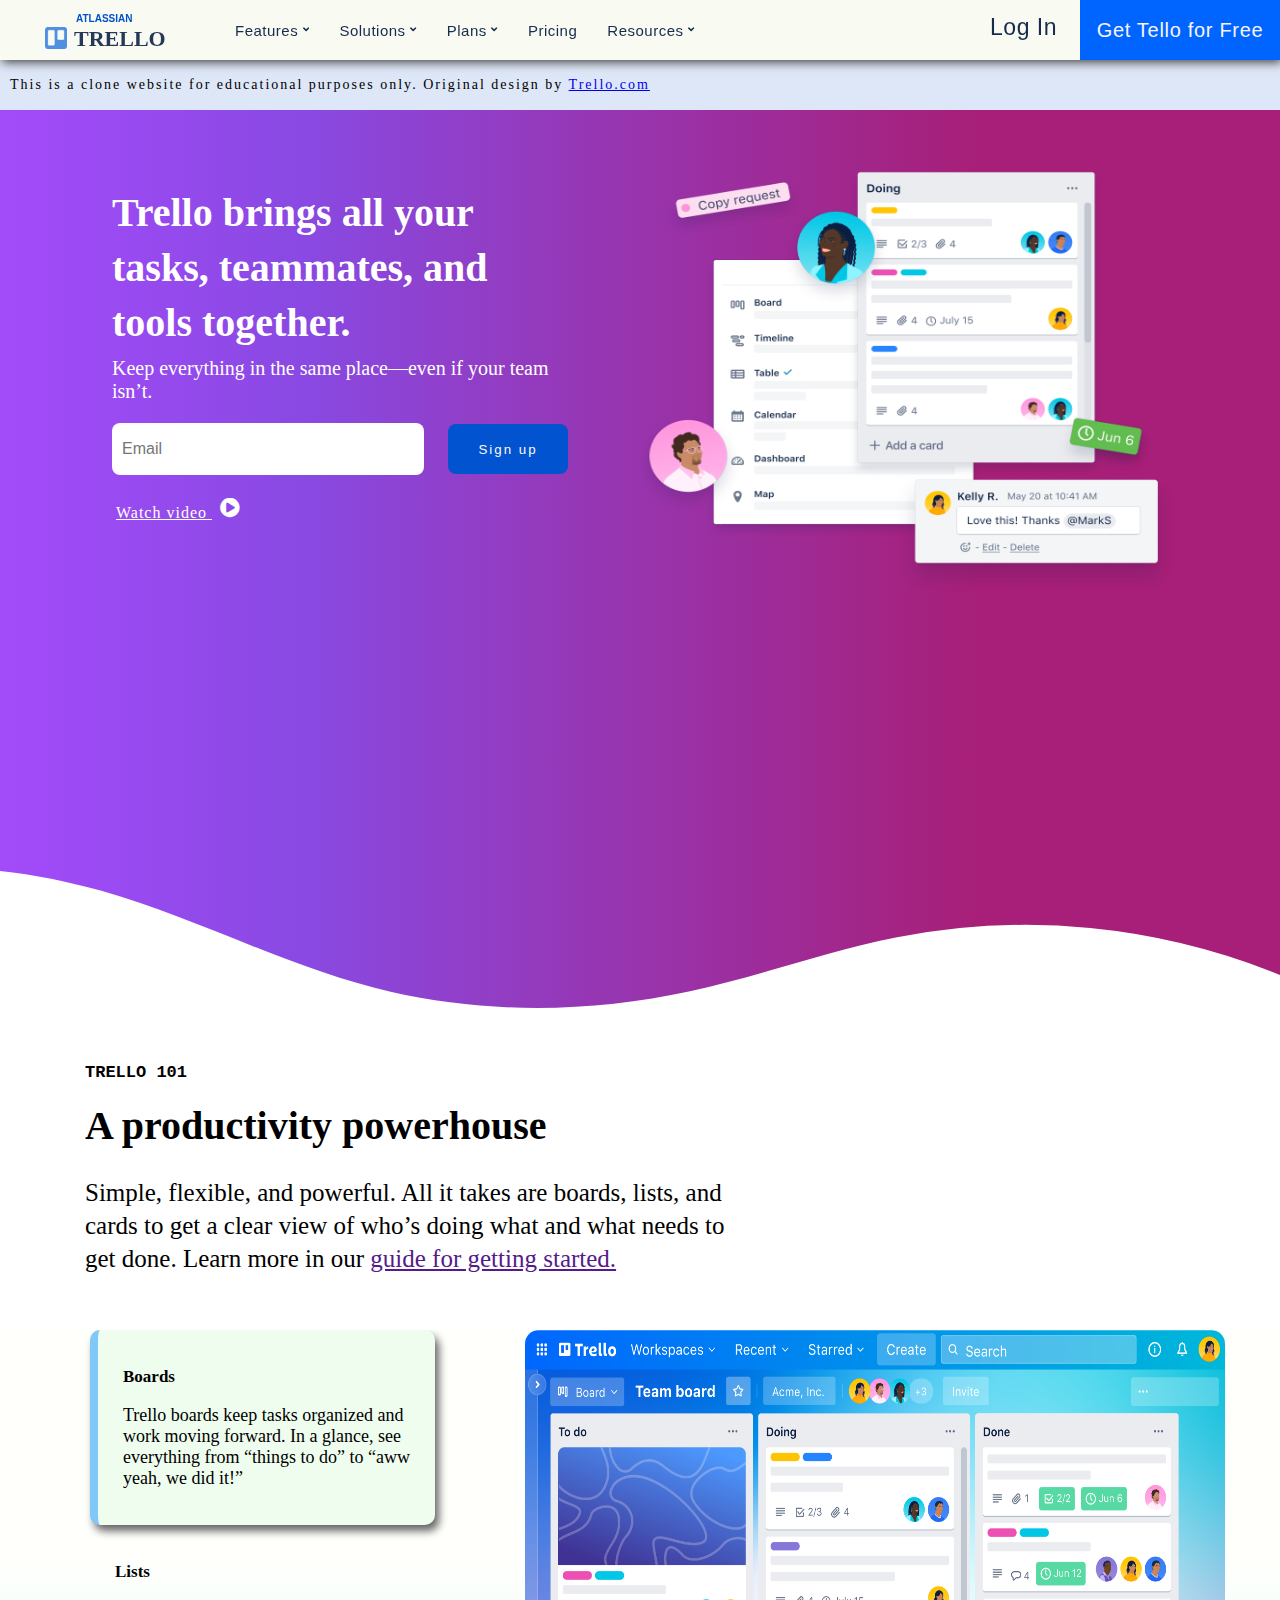
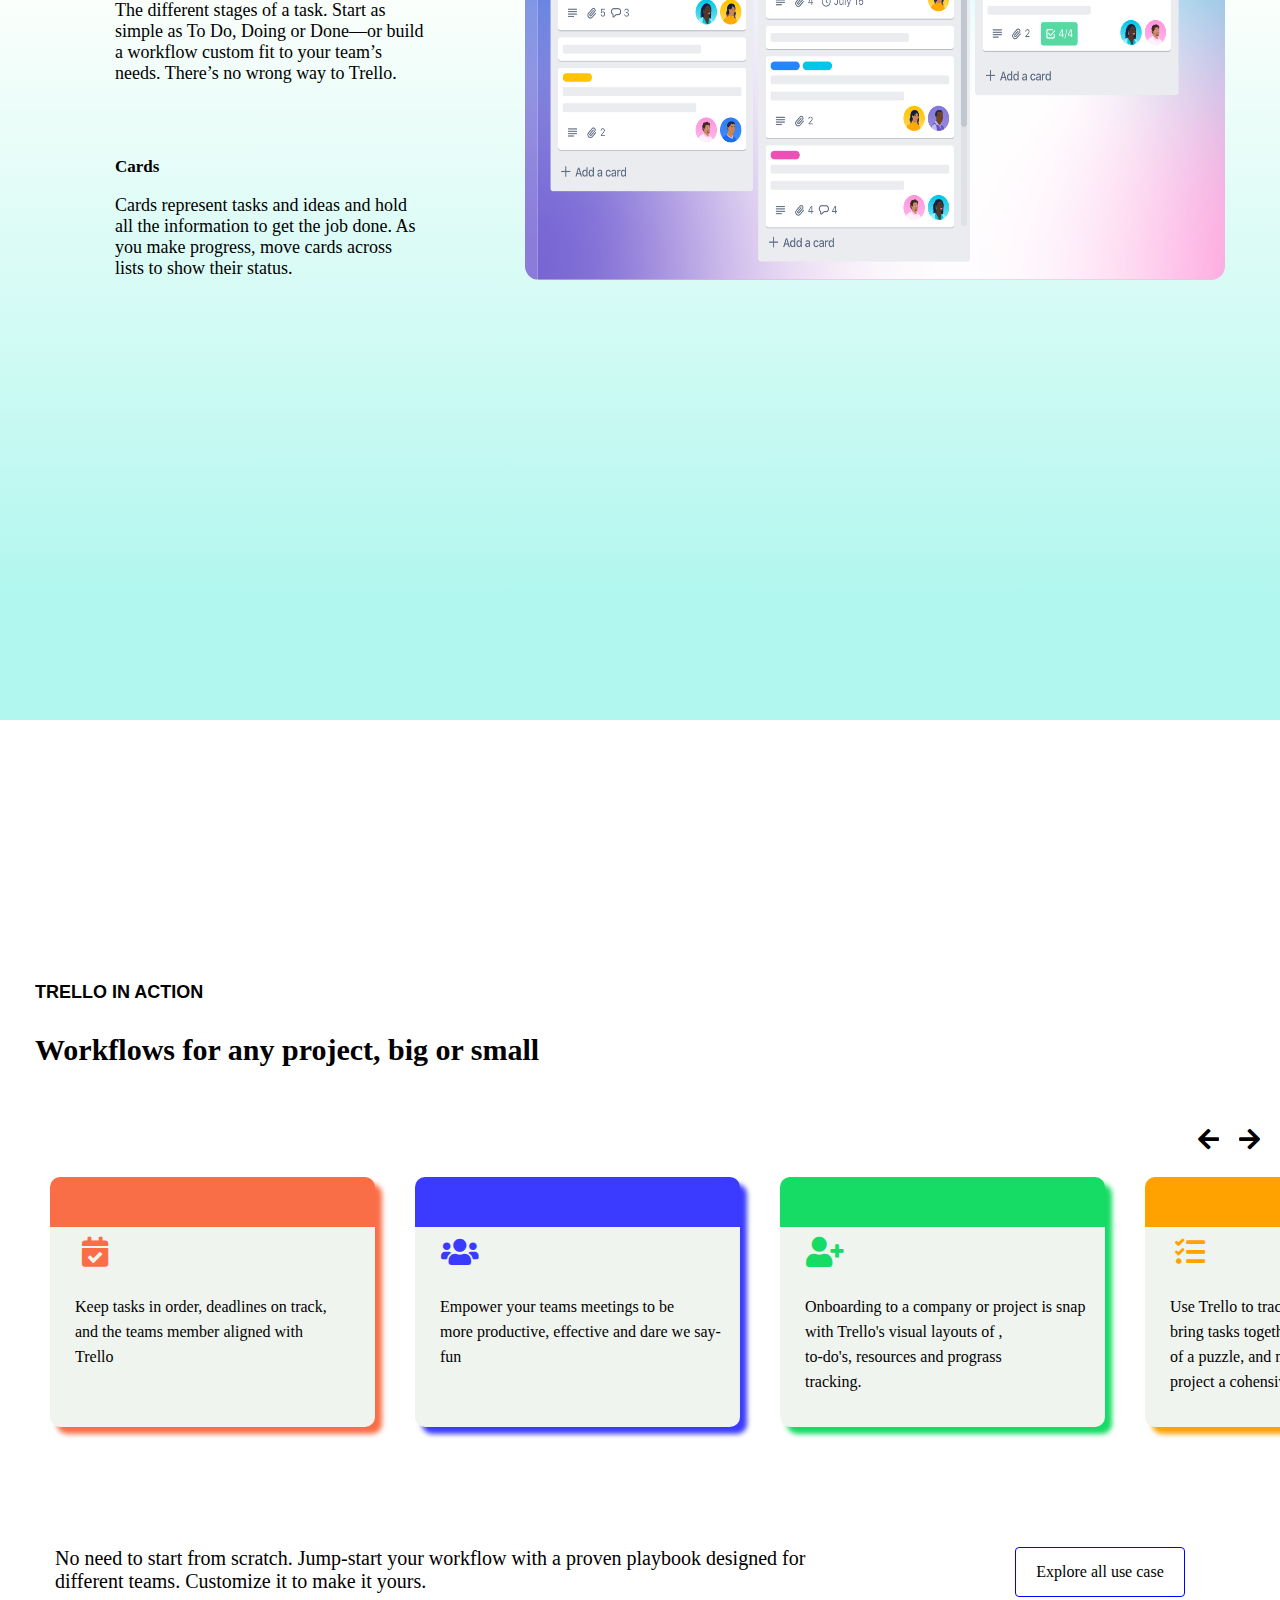
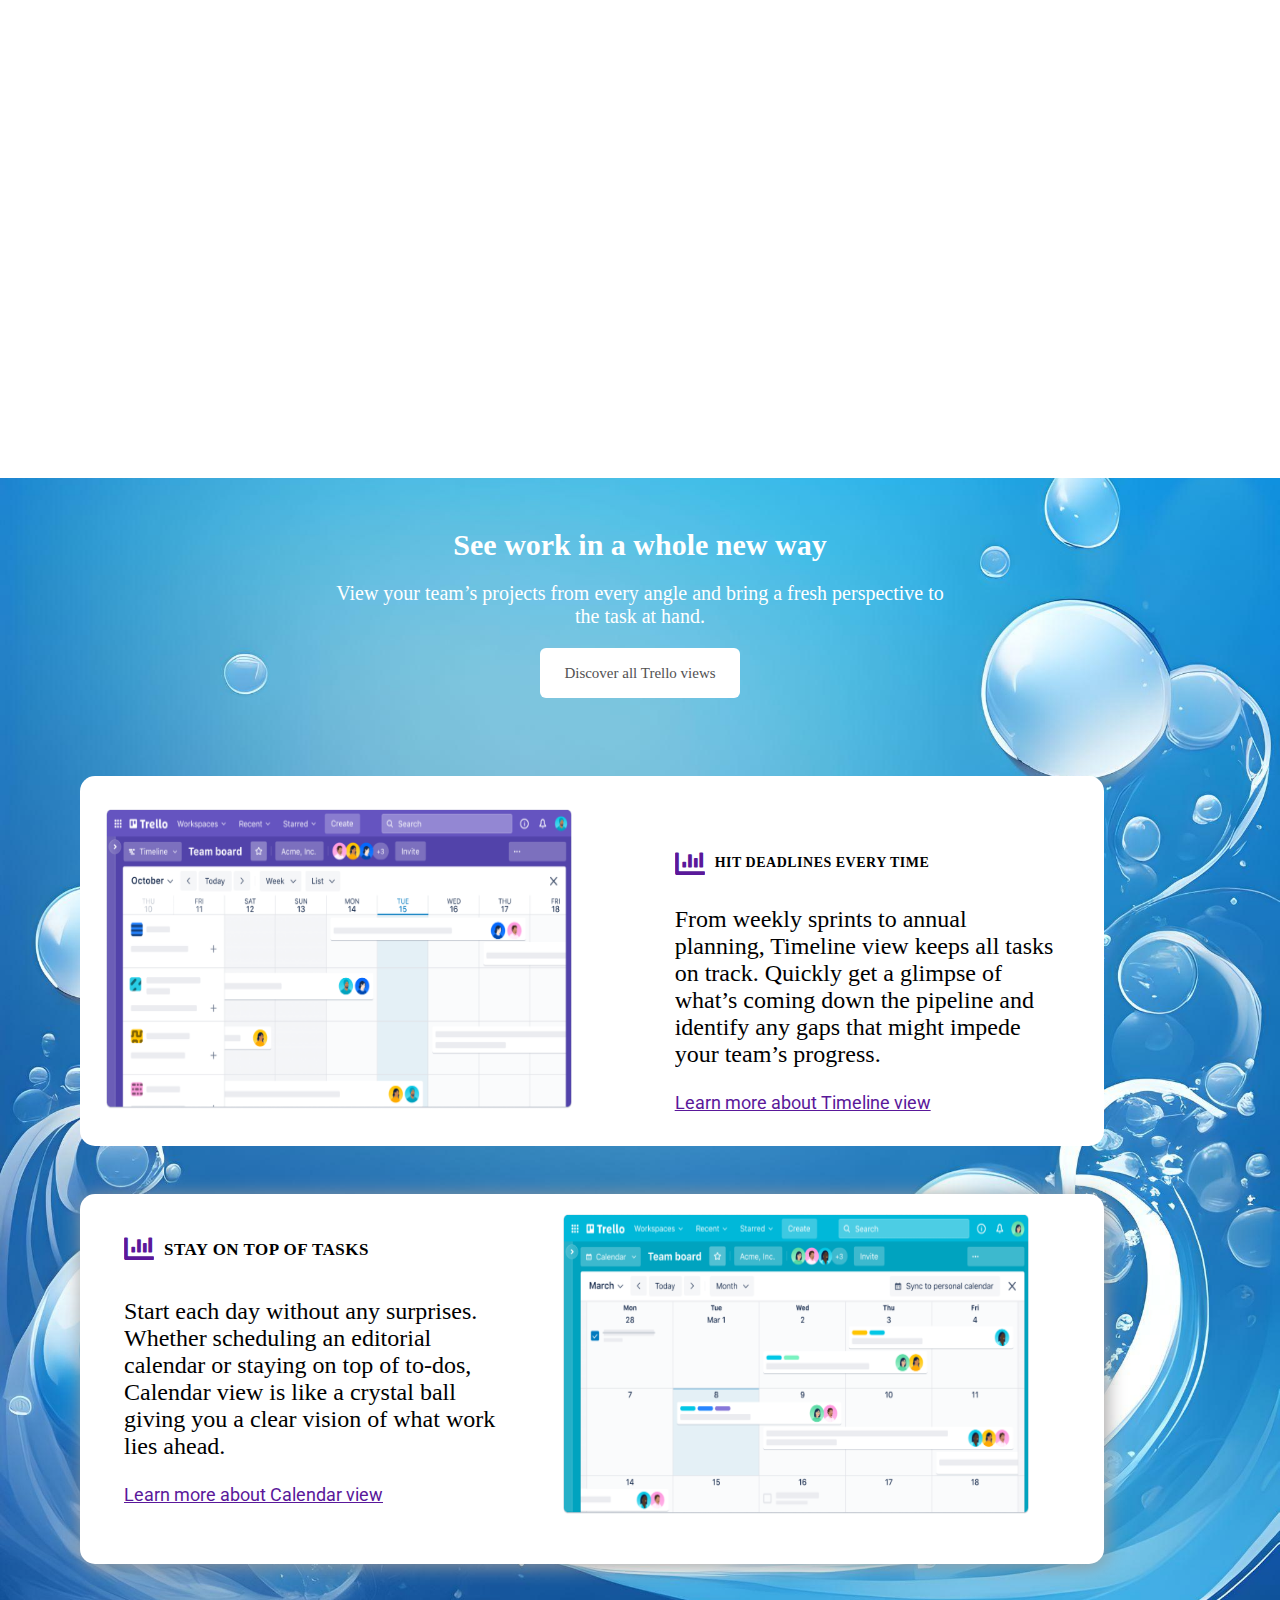
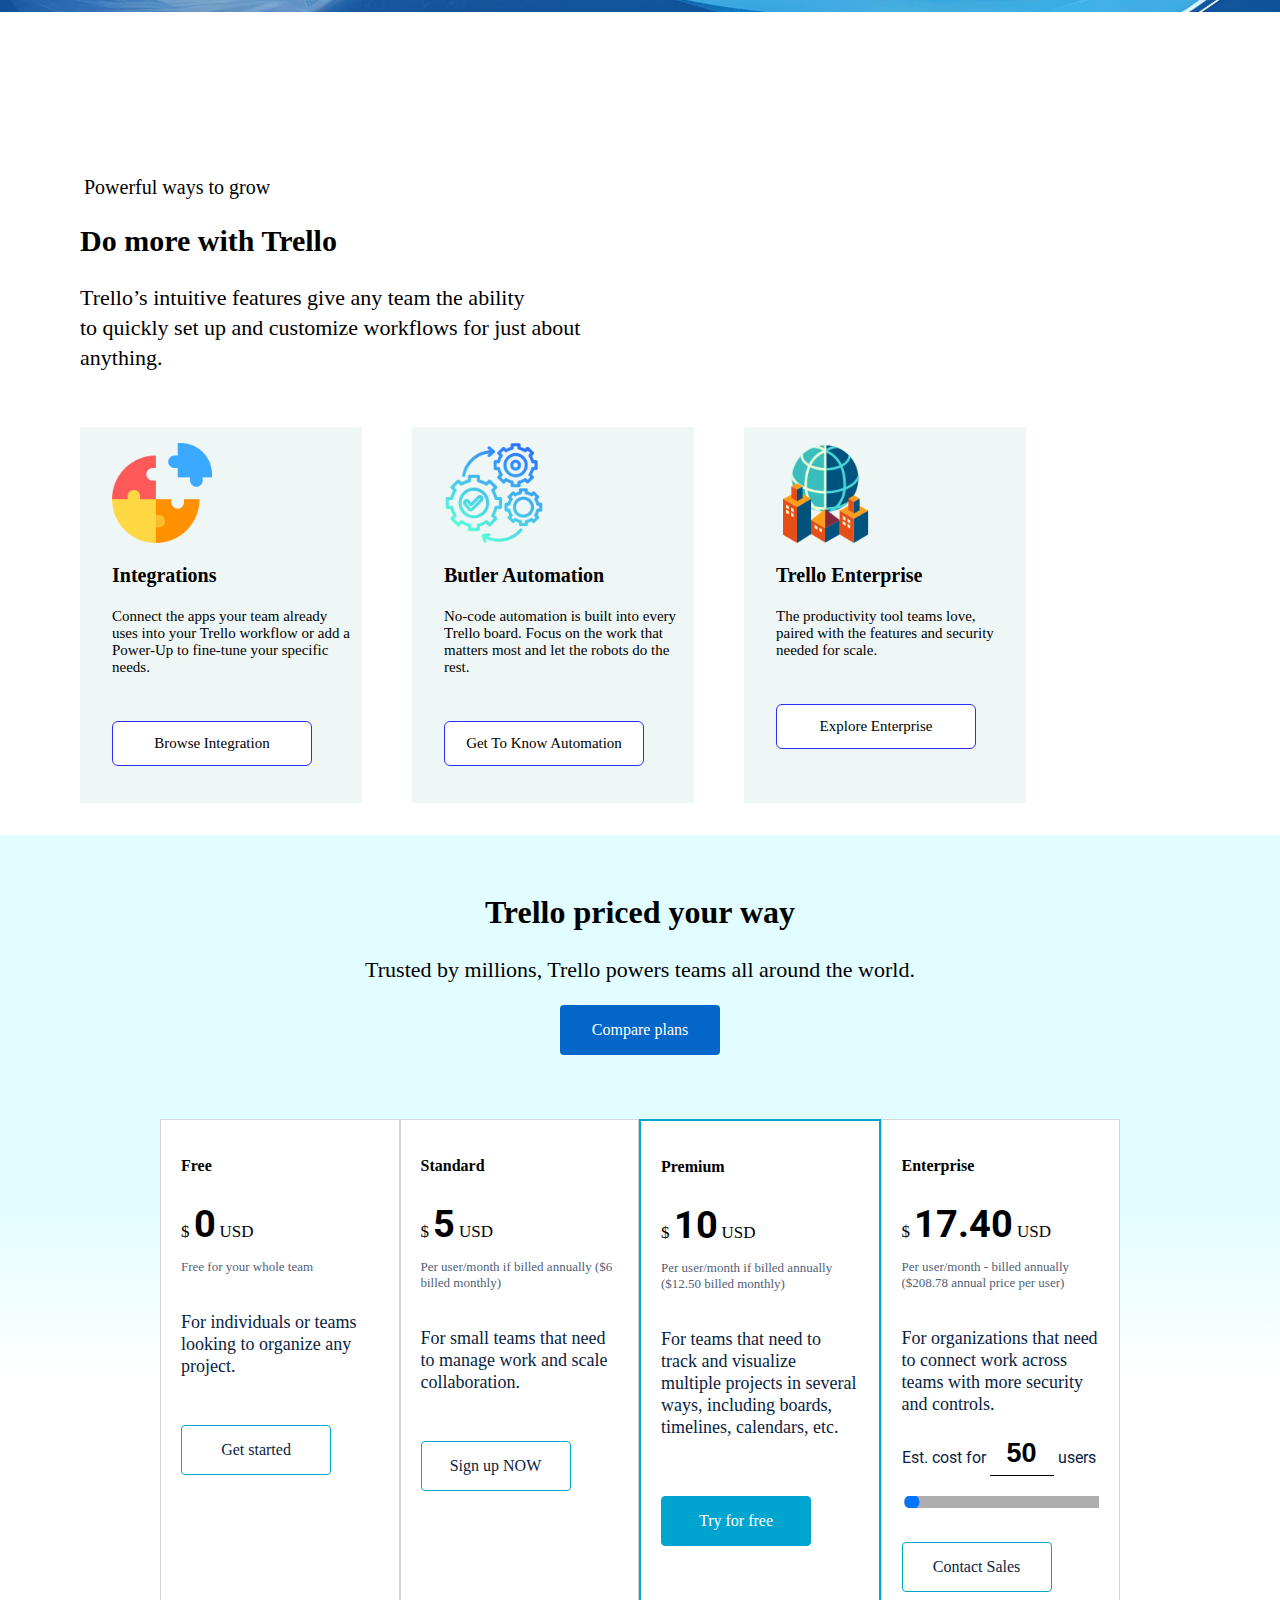
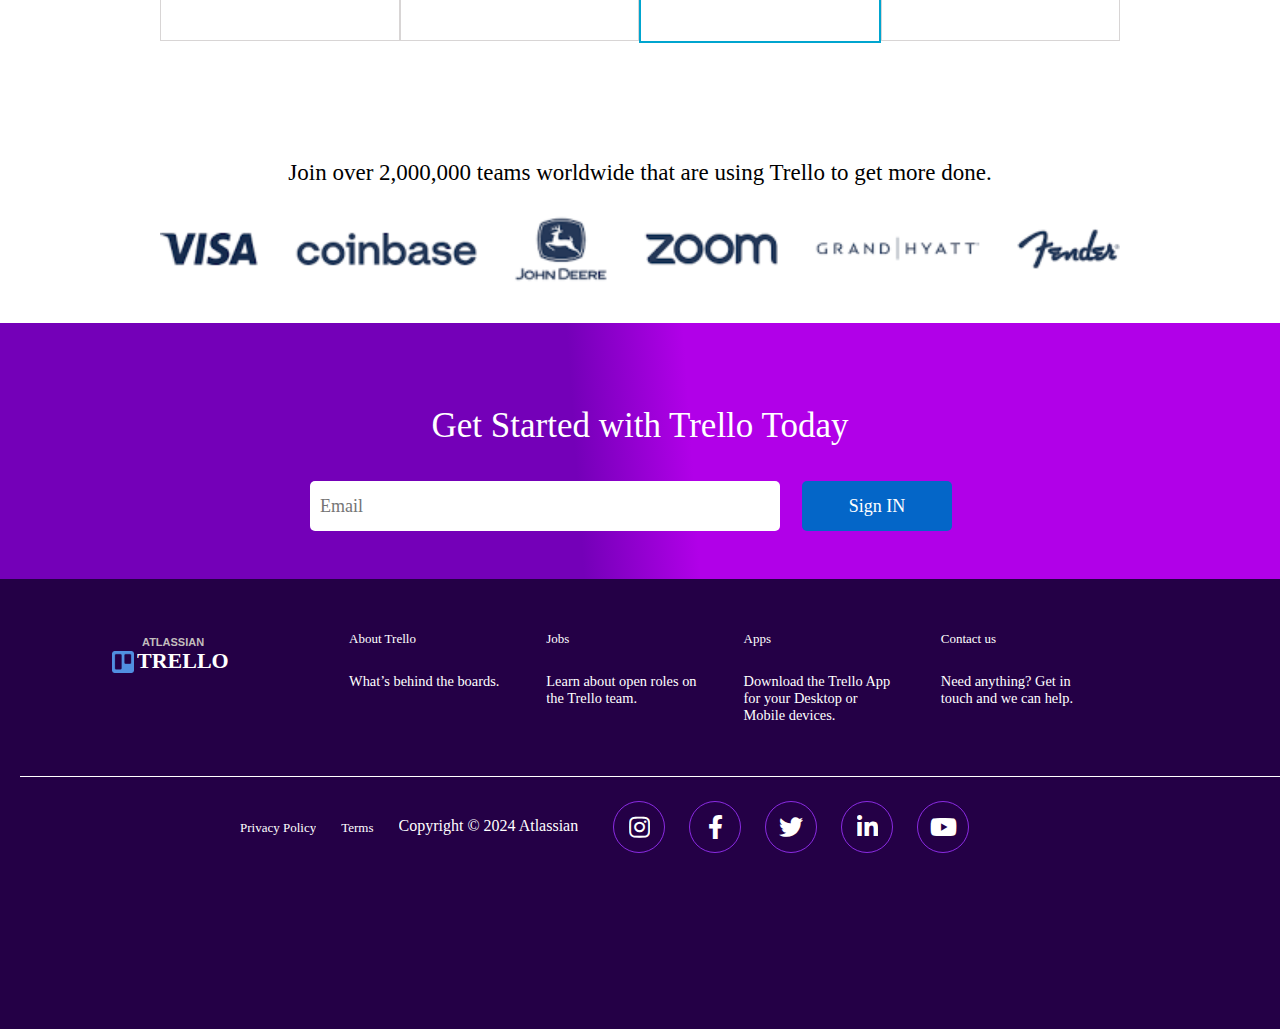
==== commit ad3cc052: "Update index.html" ====
--- a/index.html
+++ b/index.html
@@ -64,8 +64,7 @@
 
           <h1>Trello brings all your <br> tasks, teammates, and <br>tools together. </h1>
           <p>Keep everything in the same place—even if your team <br> isn’t.</p>
-          <input placeholder="Email" type="email"> <button type="submit">Sign up</button>
-
+          <input placeholder="Email" type="email"> <button type="submit" id="signup">Sign up</button>
           <a href=""> Watch video  <i class="fas fa-play-circle"></i> </a>
 
        </div>
@@ -687,7 +686,7 @@
         <p>For individuals or small teams looking to keep work organized.</p>
     </div>
 
-     <a href="trello.com"> <button> Take a Tour of Trello </button>  </a> 
+     <a href="https://trello.com/"> <button> Take a Tour of Trello </button>  </a> 
 
  </div>
 
@@ -696,7 +695,7 @@
          <p>Whether you’re a team of 2 or 2,000, Trello’s 
             flexible pricing model means you only pay for what you need.
         </p>
-        <a href="trello.com">   <button> View Pricing</button> </a>
+        <a href="https://trello.com/">  <button> View Pricing</button> </a>
      </div>
 </section>
 
--- a/style.css
+++ b/style.css
@@ -3428,10 +3428,6 @@
 
 
 
-    
-
-
-
 
     .sol-click {
         width: 100%;
@@ -3439,6 +3435,7 @@
         flex-direction: column;
         z-index: 8;
         row-gap: 0px; 
+        display: none;
     }
 
 
@@ -3510,11 +3507,6 @@
 
 
 
-
-
-
-
-
     .plans {
         flex-direction: column;
         width: 100%;
@@ -3590,7 +3582,7 @@
 
     .plans .plans-side-content {
         width: 100%;
-        height: 65%;
+        height: 100%;
         padding-top: 0px;
         padding-left: 0px;
         background-color: #3a506b;
@@ -3603,7 +3595,7 @@
     }
 
     .plans .plans-side-content p {
-        margin-bottom: 5px;
+        margin-bottom: 3px;
         padding-bottom: 0px;
         width: 90%;
     }
@@ -4394,6 +4386,7 @@
     }
 
     .icon-header .list-items {
+        height: auto;
         flex-direction: column;
         gap: 30px;
         flex-wrap: wrap;
@@ -4545,7 +4538,7 @@
     .sol-click {
         width: 100%;
         height: 85vh;
-        display: flex;
+        display: none;
         flex-direction: column;
         z-index: 8;
         row-gap: 0px; 
@@ -4700,7 +4693,7 @@
 
     .plans .plans-side-content {
         width: 100%;
-        height: 65%;
+        height: 40%;
         padding-left: 0px;
         background-color: #3a506b;
         overflow: hidden;
@@ -4946,8 +4939,8 @@
     }
 
     .third-header-page .overflow-contents .contents {
-       flex: 0 0 180px;
-       height: 150px;
+       flex: 0 0 250px;
+       height: 200px;
     }
 
     .third-header-page .overflow-contents .contents h2 {
